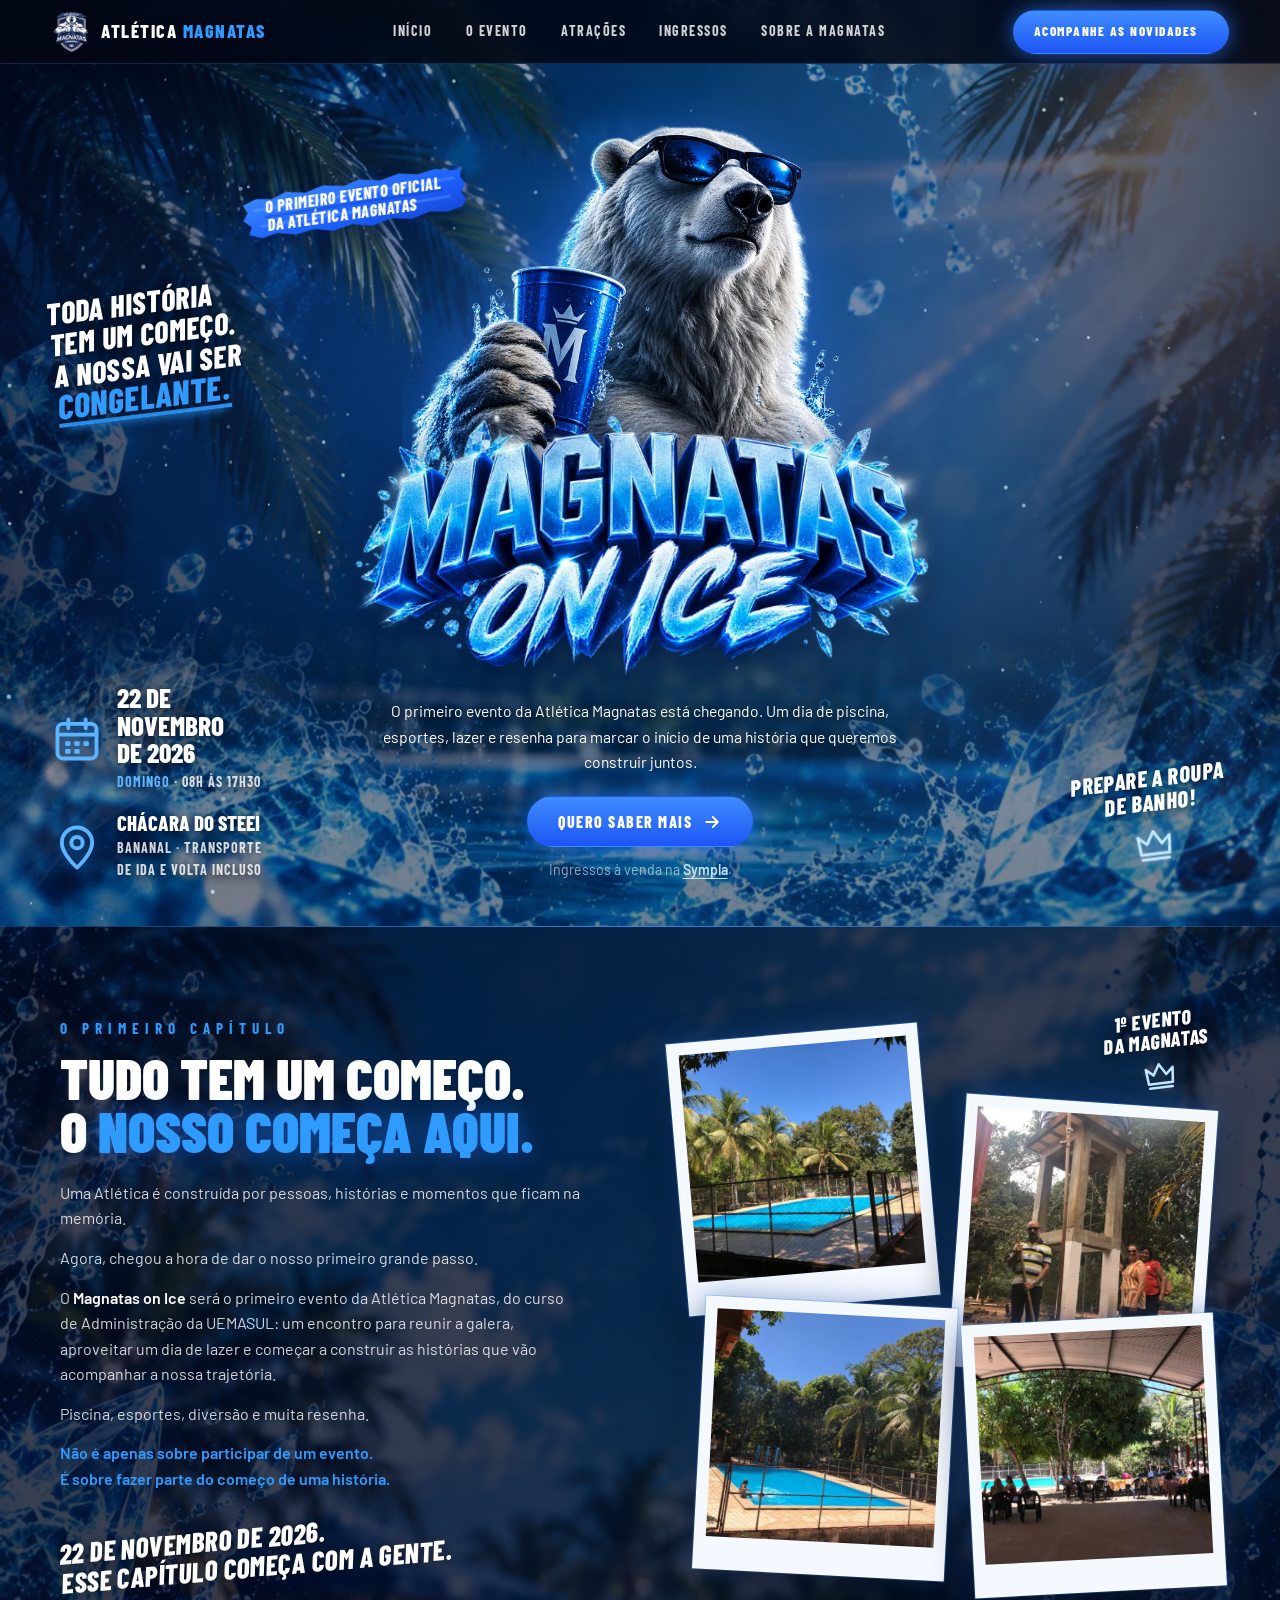
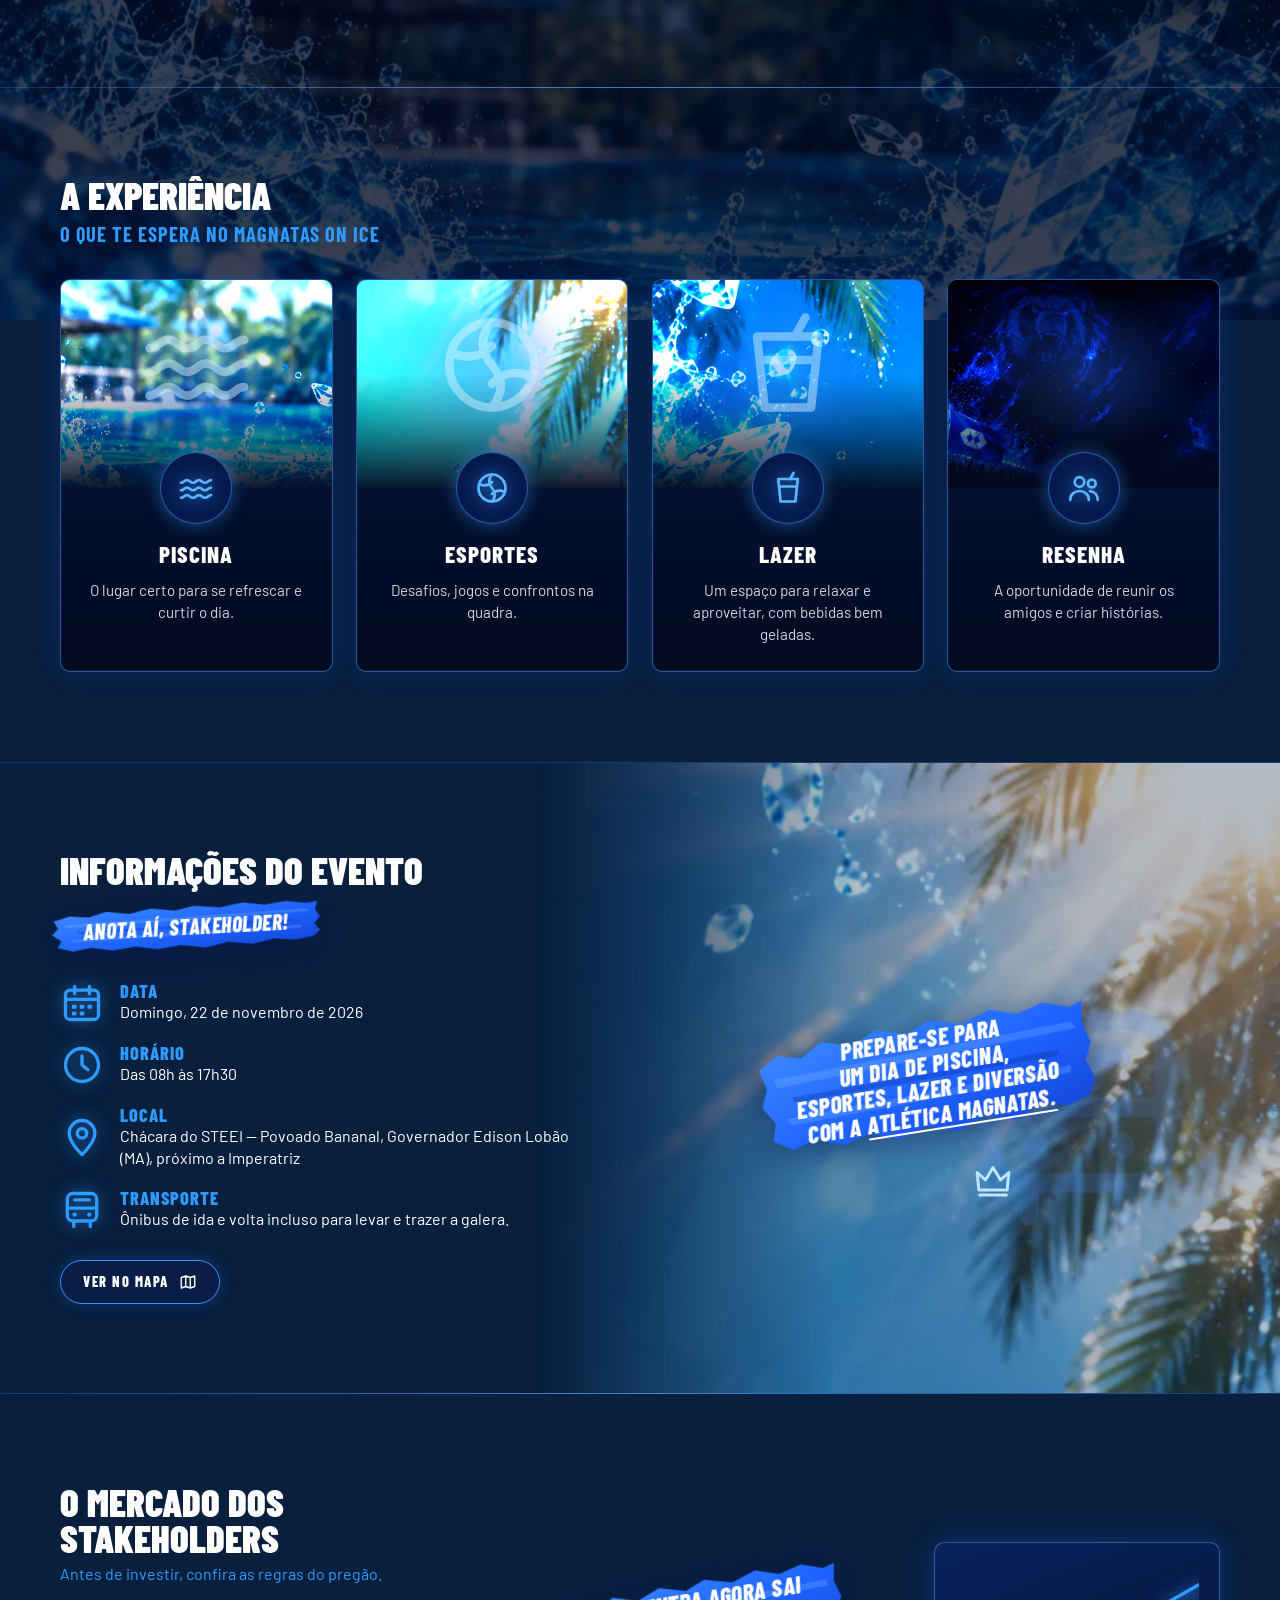
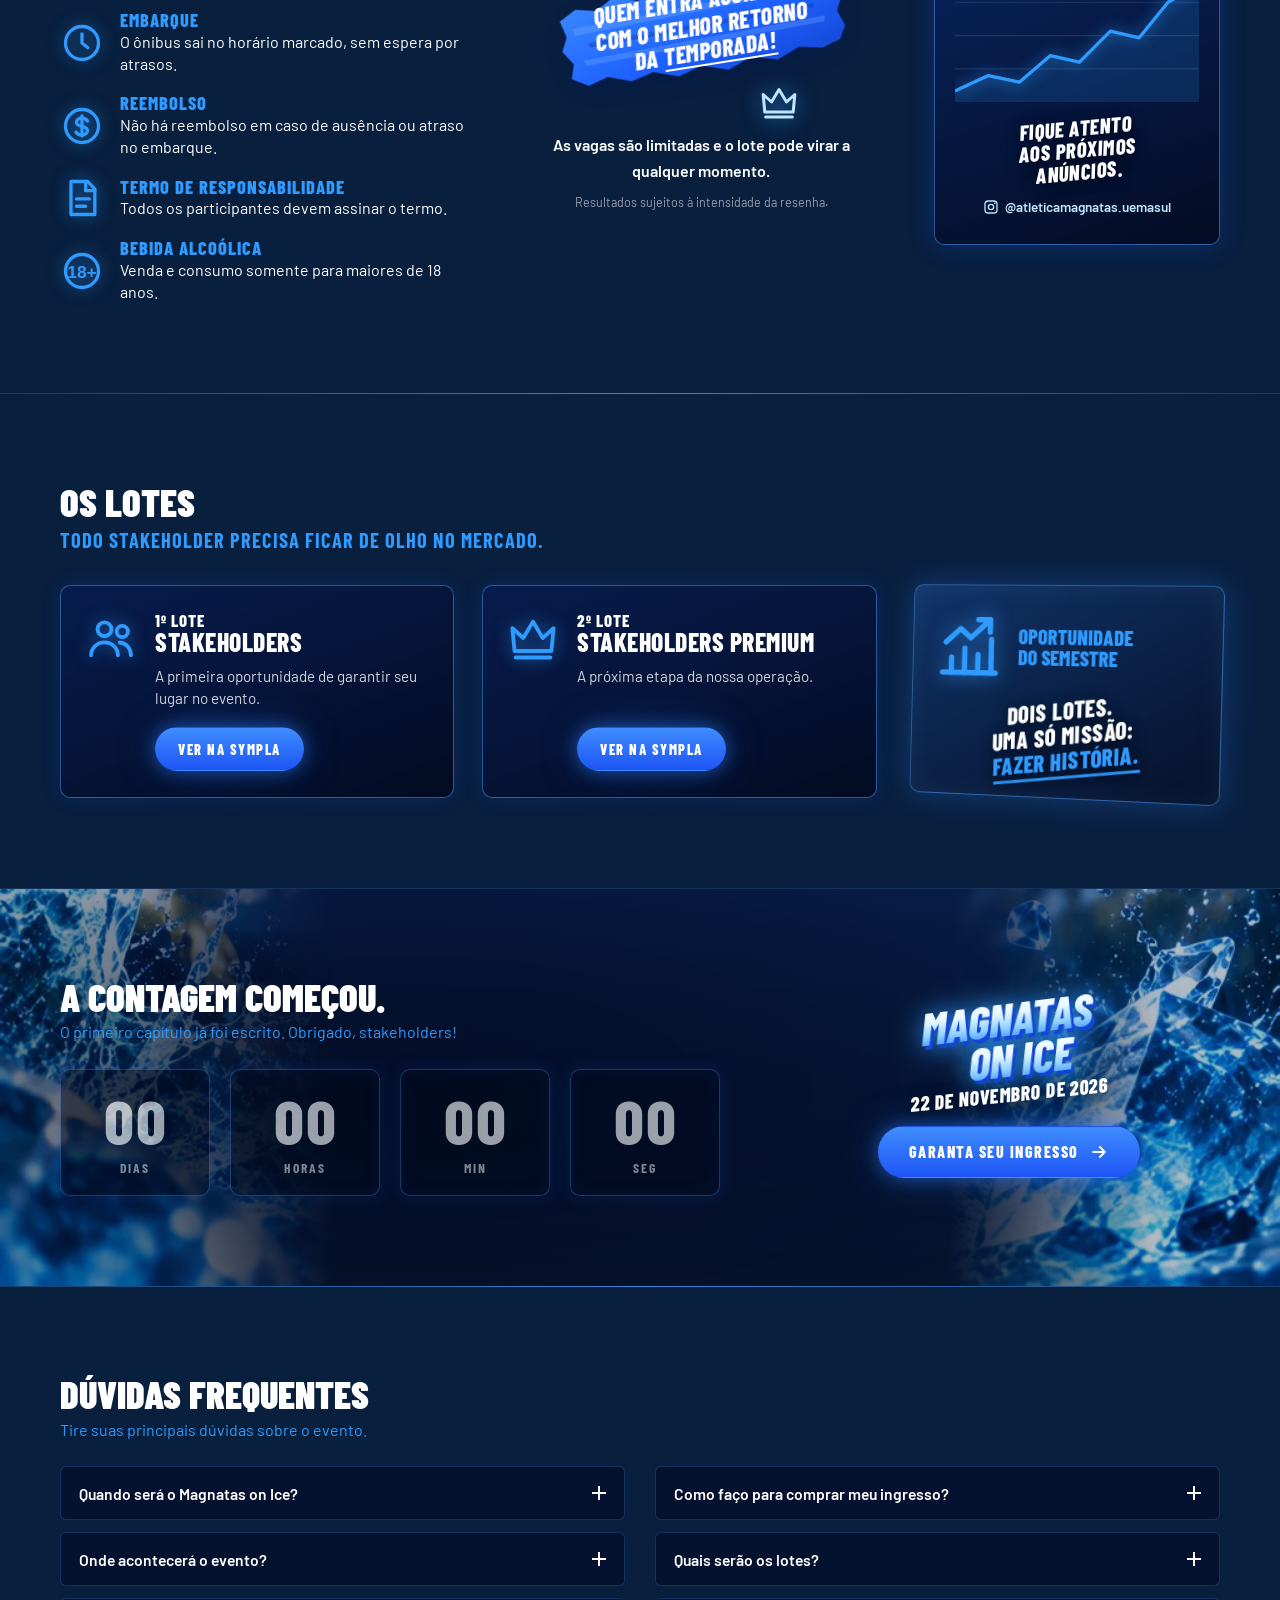
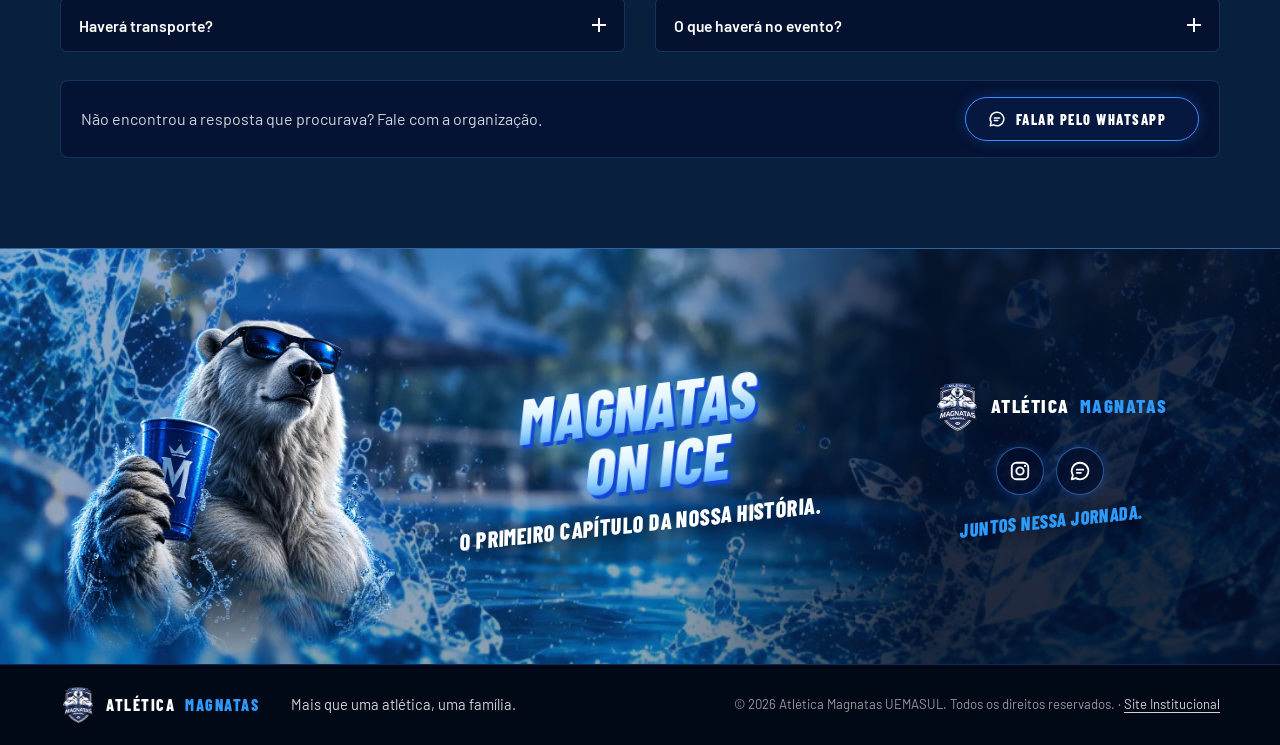
==== index.html @ b1e5c654 "Troca o fundo pela arte Paraíso Tropical de Gelo e Água - Novo fundo em img/fundo-paraiso-tropical-g" ====
<!DOCTYPE html>
<html lang="pt-BR">
<head>
<meta charset="UTF-8">
<meta name="viewport" content="width=device-width, initial-scale=1.0">
<title>Magnatas on Ice — Atlética Magnatas UEMASUL</title>
<meta name="description" content="Magnatas on Ice, o primeiro evento da Atlética Magnatas UEMASUL. Domingo, 22 de novembro de 2026, das 08h às 17h30, na Chácara do STEEI (Bananal).">
<meta name="theme-color" content="#02040E">
<meta property="og:type" content="website">
<meta property="og:title" content="Magnatas on Ice">
<meta property="og:description" content="O primeiro evento da Atlética Magnatas UEMASUL. 22 de novembro de 2026.">
<!-- PENDENTE: og:image (1200x630) com URL absoluta do domínio final -->
<link rel="icon" type="image/png" href="magnatas-on-ice/img/logo-sm.png">
<!-- Fontes Barlow hospedadas localmente (fonts/, licença OFL). Pré-carrega só os pesos do título. -->
<link rel="preload" as="font" type="font/woff2" href="magnatas-on-ice/fonts/barlow-condensed-800.woff2" crossorigin>
<link rel="preload" as="font" type="font/woff2" href="magnatas-on-ice/fonts/barlow-condensed-800-italic.woff2" crossorigin>
<link rel="preload" as="image" type="image/webp" href="magnatas-on-ice/img/fundo-paraiso-tropical-gelo-agua.webp">
<link rel="stylesheet" href="magnatas-on-ice/css/style.css">
<script src="magnatas-on-ice/js/main.js" defer></script>
</head>
<body>

<!-- Ícones (traço em currentColor) -->
<svg width="0" height="0" class="sr-only" aria-hidden="true" focusable="false">
  <symbol id="icone-instagram" viewBox="0 0 24 24"><rect x="3" y="3" width="18" height="18" rx="5" fill="none" stroke="currentColor" stroke-width="2"/><circle cx="12" cy="12" r="4" fill="none" stroke="currentColor" stroke-width="2"/><circle cx="17.5" cy="6.5" r="1.2" fill="currentColor"/></symbol>
  <symbol id="icone-conversa" viewBox="0 0 24 24"><path d="M12 3a9 9 0 0 0-7.8 13.5L3 21l4.6-1.2A9 9 0 1 0 12 3z" fill="none" stroke="currentColor" stroke-width="2" stroke-linejoin="round"/><path d="M8.5 10.5h7M8.5 14h4.5" fill="none" stroke="currentColor" stroke-width="2" stroke-linecap="round"/></symbol>
  <symbol id="icone-calendario" viewBox="0 0 24 24"><g fill="none" stroke="currentColor" stroke-width="1.8" stroke-linecap="round"><rect x="3" y="5" width="18" height="16" rx="2.5"/><path d="M3 10h18M8 3v4M16 3v4"/></g><g fill="currentColor"><rect x="6.5" y="13" width="2.5" height="2.2" rx=".5"/><rect x="10.75" y="13" width="2.5" height="2.2" rx=".5"/><rect x="15" y="13" width="2.5" height="2.2" rx=".5"/><rect x="6.5" y="16.6" width="2.5" height="2.2" rx=".5"/><rect x="10.75" y="16.6" width="2.5" height="2.2" rx=".5"/></g></symbol>
  <symbol id="icone-relogio" viewBox="0 0 24 24"><g fill="none" stroke="currentColor" stroke-width="1.8" stroke-linecap="round" stroke-linejoin="round"><circle cx="12" cy="12" r="9"/><path d="M12 7v5l3.2 2.6"/></g></symbol>
  <symbol id="icone-local" viewBox="0 0 24 24"><g fill="none" stroke="currentColor" stroke-width="1.8" stroke-linejoin="round"><path d="M12 21.5s-7-6.3-7-11.5a7 7 0 0 1 14 0c0 5.2-7 11.5-7 11.5z"/><circle cx="12" cy="10" r="2.6"/></g></symbol>
  <symbol id="icone-onibus" viewBox="0 0 24 24"><g fill="none" stroke="currentColor" stroke-width="1.8" stroke-linecap="round" stroke-linejoin="round"><rect x="4" y="3" width="16" height="15" rx="3"/><path d="M4 11h16M7.5 18v3M16.5 18v3M8 6.5h8"/></g><circle cx="8" cy="14.5" r="1.2" fill="currentColor"/><circle cx="16" cy="14.5" r="1.2" fill="currentColor"/></symbol>
  <symbol id="icone-ondas" viewBox="0 0 24 24"><g fill="none" stroke="currentColor" stroke-width="1.8" stroke-linecap="round"><path d="M2 8.5c2 0 2-1.8 4-1.8s2 1.8 4 1.8 2-1.8 4-1.8 2 1.8 4 1.8 2-1.8 4-1.8"/><path d="M2 13.5c2 0 2-1.8 4-1.8s2 1.8 4 1.8 2-1.8 4-1.8 2 1.8 4 1.8 2-1.8 4-1.8"/><path d="M2 18.5c2 0 2-1.8 4-1.8s2 1.8 4 1.8 2-1.8 4-1.8 2 1.8 4 1.8 2-1.8 4-1.8"/></g></symbol>
  <symbol id="icone-bola" viewBox="0 0 24 24"><g fill="none" stroke="currentColor" stroke-width="1.8" stroke-linecap="round"><circle cx="12" cy="12" r="9"/><path d="M12 3c-2.5 3-2.5 6 0 9s2.5 6 0 9M3.6 9.5c3.3 1.4 6.2.8 8.4-1.5M20.4 14.5c-3.3-1.4-6.2-.8-8.4 1.5"/></g></symbol>
  <symbol id="icone-copo" viewBox="0 0 24 24"><g fill="none" stroke="currentColor" stroke-width="1.8" stroke-linecap="round" stroke-linejoin="round"><path d="M5.5 6h13l-1.6 15H7.1z"/><path d="M6.3 11h11.4M13.5 6l2.2-4"/></g></symbol>
  <symbol id="icone-pessoas" viewBox="0 0 24 24"><g fill="none" stroke="currentColor" stroke-width="1.8" stroke-linecap="round"><circle cx="9" cy="8" r="3.2"/><path d="M2.8 20c0-3.4 2.8-6 6.2-6s6.2 2.6 6.2 6"/><circle cx="17.2" cy="9" r="2.6"/><path d="M16 14.1c3 .3 5.2 2.6 5.2 5.9"/></g></symbol>
  <symbol id="icone-coroa" viewBox="0 0 24 24"><g fill="none" stroke="currentColor" stroke-width="1.8" stroke-linejoin="round" stroke-linecap="round"><path d="M3.5 18 2.5 7.5l5 4.5L12 4.5l4.5 7.5 5-4.5-1 10.5z"/><path d="M4 21h16"/></g></symbol>
  <symbol id="icone-grafico" viewBox="0 0 24 24"><g fill="none" stroke="currentColor" stroke-width="1.8" stroke-linecap="round" stroke-linejoin="round"><path d="M3 21h18"/><path d="M6 21v-5M10.5 21v-8M15 21v-6M19.5 21V10"/><path d="M4 11l5-4.5 3.5 3L19 3.5M15 3.5h4v4"/></g></symbol>
  <symbol id="icone-seta" viewBox="0 0 24 24"><path d="M5 12h14M13 6l6 6-6 6" fill="none" stroke="currentColor" stroke-width="2.2" stroke-linecap="round" stroke-linejoin="round"/></symbol>
  <symbol id="icone-mapa" viewBox="0 0 24 24"><path d="M9 4 3 6v14l6-2 6 2 6-2V4l-6 2-6-2zM9 4v14M15 6v14" fill="none" stroke="currentColor" stroke-width="1.8" stroke-linejoin="round"/></symbol>
  <symbol id="icone-documento" viewBox="0 0 24 24"><g fill="none" stroke="currentColor" stroke-width="1.8" stroke-linejoin="round" stroke-linecap="round"><path d="M6 3h9l4 4v14H6z"/><path d="M14 3v5h5M9 12.5h7M9 16.5h5"/></g></symbol>
  <symbol id="icone-moeda" viewBox="0 0 24 24"><g fill="none" stroke="currentColor" stroke-width="1.8" stroke-linecap="round"><circle cx="12" cy="12" r="9"/><path d="M12 6.5v11M15 9.3c-.6-1-1.7-1.6-3-1.6-1.8 0-3 .9-3 2.2 0 3 6 1.6 6 4.6 0 1.4-1.3 2.4-3.1 2.4-1.4 0-2.6-.6-3.2-1.6"/></g></symbol>
  <symbol id="icone-idade" viewBox="0 0 24 24"><circle cx="12" cy="12" r="9" fill="none" stroke="currentColor" stroke-width="1.8"/><text x="12" y="15.6" text-anchor="middle" font-family="Arial, sans-serif" font-size="9.5" font-weight="700" fill="currentColor">18+</text></symbol>
</svg>

<a class="skip-link" href="#conteudo">Pular para o conteúdo</a>

<!-- ═══ MENU ═══ -->
<header class="topbar" id="topo">
  <a class="brand" href="#topo" aria-label="Atlética Magnatas — início da página">
    <img src="magnatas-on-ice/img/logo-sm.png" alt="" width="40" height="40">
    <span class="brand-text">Atlética <em>Magnatas</em></span>
  </a>

  <nav class="nav" id="nav" aria-label="Seções da página">
    <a href="#topo">Início</a>
    <a href="#capitulo" data-secao="capitulo">O evento</a>
    <a href="#experiencia" data-secao="experiencia">Atrações</a>
    <a href="#lotes" data-secao="lotes">Ingressos</a>
    <a href="#faq" data-secao="faq" class="nav-extra">Dúvidas</a>
    <a href="/site-institucional/" class="nav-externo">Sobre a Magnatas</a>
  </nav>

  <div class="topbar-acoes">
    <a class="btn btn-primario btn-sm topbar-cta" href="https://www.instagram.com/atleticamagnatas.uemasul/" target="_blank" rel="noopener">
      Acompanhe as novidades<span class="sr-only"> no Instagram (abre em nova aba)</span>
    </a>
    <button class="menu-toggle" id="menuToggle" aria-label="Abrir menu" aria-expanded="false" aria-controls="nav">
      <span></span><span></span><span></span>
    </button>
  </div>
</header>

<main id="conteudo">

  <!-- ═══ HERO ═══ -->
  <!-- O fundo oficial é global (css: body::before); .hero-fundo só reforça a leitura -->
  <section class="hero" aria-labelledby="hero-titulo">
    <div class="hero-fundo" aria-hidden="true"></div>
    <canvas class="neve" aria-hidden="true"></canvas>
    <div class="hero-gelo" aria-hidden="true"></div>

    <div class="hero-palco">
      <!-- Mascote oficial: estático dentro do hero (sai de cena junto com ele ao rolar).
           Original: img/urso-magnatas-on-ice.png (1178x1335, transparente); a página usa as versões WebP.
           Se mudar a largura do mascote no CSS, ajuste também o "sizes". -->
      <div class="hero-mascote">
        <picture>
          <source type="image/webp"
                  srcset="magnatas-on-ice/img/urso-magnatas-on-ice-760.webp 760w, magnatas-on-ice/img/urso-magnatas-on-ice.webp 1178w"
                  sizes="(orientation: landscape) and (max-height: 500px) calc((100vh - 96px) * 0.8824), (min-width: 901px) min(46vw, 640px), min(98vw, 440px)">
          <img src="magnatas-on-ice/img/urso-magnatas-on-ice.png" width="1178" height="1335" fetchpriority="high" decoding="async"
               alt="Mascote do evento: urso-polar de óculos escuros azuis segurando um copo azul com o M da Atlética, entre respingos de água congelada.">
        </picture>
      </div>

      <p class="hero-tag pincel"><span>O primeiro evento oficial<br>da Atlética Magnatas</span></p>

      <div class="hero-centro">
        <!-- Logotipo oficial da campanha. Original: img/logo-magnatas-on-ice.png (1672x941, transparente).
             Se mudar a largura do título no CSS, ajuste também o "sizes". -->
        <h1 class="hero-titulo" id="hero-titulo">
          <picture>
            <source type="image/webp"
                    srcset="magnatas-on-ice/img/logo-magnatas-on-ice-800.webp 800w, magnatas-on-ice/img/logo-magnatas-on-ice-1400.webp 1400w"
                    sizes="(orientation: landscape) and (max-height: 500px) min(36vw, 75vh), (min-width: 901px) min(46vw, 680px, 100vh - 300px), min(92vw, 520px)">
            <img src="magnatas-on-ice/img/logo-magnatas-on-ice.png" width="1672" height="941" alt="Magnatas on Ice" fetchpriority="high" decoding="async">
          </picture>
        </h1>
        <p class="hero-texto">O primeiro evento da Atlética Magnatas está chegando. Um dia de piscina, esportes, lazer e resenha para marcar o início de uma história que queremos construir juntos.</p>
        <div class="hero-acoes">
          <a class="btn btn-primario" href="#capitulo">Quero saber mais <svg width="20" height="20" aria-hidden="true" focusable="false"><use href="#icone-seta"/></svg></a>
        </div>
        <p class="hero-nota">Ingressos à venda na <a data-ingressos href="https://www.sympla.com.br/evento/magnatas-on-ice/3632754?share_id=whatsapp" target="_blank" rel="noopener noreferrer">Sympla<span class="sr-only"> (abre em nova aba)</span></a>.</p>
      </div>

      <p class="hero-slogan manuscrito" aria-hidden="true">Toda história<br>tem um começo.<br>A nossa vai ser<br><strong>congelante.</strong></p>

      <ul class="hero-dados">
        <li>
          <svg class="hero-dados-icone" width="44" height="44" aria-hidden="true" focusable="false"><use href="#icone-calendario"/></svg>
          <span><strong class="hero-data">22 de novembro<br>de 2026</strong><span class="hero-dia"><em>Domingo</em> · 08h às 17h30</span></span>
        </li>
        <li>
          <svg class="hero-dados-icone" width="44" height="44" aria-hidden="true" focusable="false"><use href="#icone-local"/></svg>
          <span><strong>Chácara do STEEI</strong><span class="hero-dia">Bananal · transporte de ida e volta incluso</span></span>
        </li>
      </ul>

      <p class="hero-roupa manuscrito" aria-hidden="true">Prepare a roupa<br>de banho!
        <svg width="40" height="40" focusable="false"><use href="#icone-coroa"/></svg>
      </p>
    </div>
  </section>

  <!-- ═══ O PRIMEIRO CAPÍTULO ═══ -->
  <section class="secao capitulo" id="capitulo" aria-labelledby="capitulo-titulo">
    <div class="container capitulo-grid">
      <div class="capitulo-texto">
        <p class="secao-tag">O primeiro capítulo</p>
        <h2 class="secao-titulo" id="capitulo-titulo">Tudo tem um começo.<br>O <span class="destaque">nosso começa aqui.</span></h2>
        <p>Uma Atlética é construída por pessoas, histórias e momentos que ficam na memória.</p>
        <p>Agora, chegou a hora de dar o nosso primeiro grande passo.</p>
        <p>O <strong>Magnatas on Ice</strong> será o primeiro evento da Atlética Magnatas, do curso de Administração da UEMASUL: um encontro para reunir a galera, aproveitar um dia de lazer e começar a construir as histórias que vão acompanhar a nossa trajetória.</p>
        <p>Piscina, esportes, diversão e muita resenha.</p>
        <p class="capitulo-destaque">Não é apenas sobre participar de um evento.<br>É sobre fazer parte do começo de uma história.</p>
        <p class="capitulo-assinatura manuscrito">22 de novembro de 2026.<br>Esse capítulo começa com a gente.</p>
      </div>

      <!-- Fotos reais do local do evento (Chácara do STEEI). Recortes da montagem original "local do evento.png",
           sem tratamento, em img/local/. -->
      <div class="capitulo-fotos">
        <figure class="polaroid polaroid-1"><img src="magnatas-on-ice/img/local/local-magnatas-piscina-01.png" alt="Piscina do local do evento vista de frente, cercada por palmeiras" width="283" height="283" loading="lazy" decoding="async"></figure>
        <figure class="polaroid polaroid-2"><img src="magnatas-on-ice/img/local/local-magnatas-estrutura-02.png" alt="Área externa do local do evento, com estrutura de madeira e árvores" width="283" height="283" loading="lazy" decoding="async"></figure>
        <figure class="polaroid polaroid-3"><img src="magnatas-on-ice/img/local/local-magnatas-piscina-03.png" alt="Piscina do local do evento vista de outro ângulo, com coqueiros ao fundo" width="283" height="283" loading="lazy" decoding="async"></figure>
        <figure class="polaroid polaroid-4"><img src="magnatas-on-ice/img/local/local-magnatas-area-coberta-04.png" alt="Área coberta do local do evento, com mesas e cadeiras de frente para a piscina" width="283" height="283" loading="lazy" decoding="async"></figure>
        <p class="capitulo-selo manuscrito" aria-hidden="true">1º evento<br>da Magnatas <svg width="34" height="34" focusable="false"><use href="#icone-coroa"/></svg></p>
      </div>
    </div>
  </section>

  <!-- ═══ A EXPERIÊNCIA ═══ -->
  <section class="secao experiencia" id="experiencia" aria-labelledby="experiencia-titulo">
    <div class="container">
      <h2 class="secao-titulo secao-titulo-sm" id="experiencia-titulo">A experiência</h2>
      <p class="secao-sub">O que te espera no Magnatas on Ice</p>
      <!-- PENDENTE: fotos reais (piscina, quadra, bebidas, resenha). Cada .card-midia aceita um <img> no lugar do painel gráfico. -->
      <ul class="cards-experiencia">
        <li class="card-exp card-exp-piscina">
          <div class="card-midia" aria-hidden="true"><svg class="card-midia-icone" width="120" height="120" focusable="false"><use href="#icone-ondas"/></svg></div>
          <span class="card-icone" aria-hidden="true"><svg width="30" height="30" focusable="false"><use href="#icone-ondas"/></svg></span>
          <h3>Piscina</h3>
          <p>O lugar certo para se refrescar e curtir o dia.</p>
        </li>
        <li class="card-exp card-exp-esportes">
          <div class="card-midia" aria-hidden="true"><svg class="card-midia-icone" width="120" height="120" focusable="false"><use href="#icone-bola"/></svg></div>
          <span class="card-icone" aria-hidden="true"><svg width="30" height="30" focusable="false"><use href="#icone-bola"/></svg></span>
          <h3>Esportes</h3>
          <p>Desafios, jogos e confrontos na quadra.</p>
        </li>
        <li class="card-exp card-exp-lazer">
          <div class="card-midia" aria-hidden="true"><svg class="card-midia-icone" width="120" height="120" focusable="false"><use href="#icone-copo"/></svg></div>
          <span class="card-icone" aria-hidden="true"><svg width="30" height="30" focusable="false"><use href="#icone-copo"/></svg></span>
          <h3>Lazer</h3>
          <p>Um espaço para relaxar e aproveitar, com bebidas bem geladas.</p>
        </li>
        <li class="card-exp card-exp-resenha">
          <div class="card-midia" aria-hidden="true"><img src="magnatas-on-ice/img/arena-magnatas.webp" alt="" width="960" height="540" loading="lazy" decoding="async"></div>
          <span class="card-icone" aria-hidden="true"><svg width="30" height="30" focusable="false"><use href="#icone-pessoas"/></svg></span>
          <h3>Resenha</h3>
          <p>A oportunidade de reunir os amigos e criar histórias.</p>
        </li>
      </ul>
    </div>
  </section>

  <!-- ═══ INFORMAÇÕES DO EVENTO ═══ -->
  <!-- Dados conferidos na página oficial do evento na Sympla (início 22/11/2026 08:00 -03:00, término 17:30). -->
  <section class="secao informacoes" id="informacoes" aria-labelledby="info-titulo">
    <div class="container info-grid">
      <div class="info-coluna">
        <h2 class="secao-titulo secao-titulo-sm" id="info-titulo">Informações do evento</h2>
        <p class="pincel pincel-sub"><span>Anota aí, stakeholder!</span></p>
        <ul class="lista-icones">
          <li><svg width="40" height="40" aria-hidden="true" focusable="false"><use href="#icone-calendario"/></svg><span><strong>Data</strong>Domingo, 22 de novembro de 2026</span></li>
          <li><svg width="40" height="40" aria-hidden="true" focusable="false"><use href="#icone-relogio"/></svg><span><strong>Horário</strong>Das 08h às 17h30</span></li>
          <li><svg width="40" height="40" aria-hidden="true" focusable="false"><use href="#icone-local"/></svg><span><strong>Local</strong>Chácara do STEEI — Povoado Bananal, Governador Edison Lobão (MA), próximo a Imperatriz</span></li>
          <li><svg width="40" height="40" aria-hidden="true" focusable="false"><use href="#icone-onibus"/></svg><span><strong>Transporte</strong>Ônibus de ida e volta incluso para levar e trazer a galera.</span></li>
        </ul>
        <!-- Coordenadas do local cadastradas no evento oficial da Sympla -->
        <a class="btn btn-contorno btn-sm" href="https://www.google.com/maps/search/?api=1&amp;query=-5.6495075%2C-47.3945716" target="_blank" rel="noopener noreferrer">
          Ver no mapa <svg width="18" height="18" aria-hidden="true" focusable="false"><use href="#icone-mapa"/></svg><span class="sr-only"> (abre em nova aba)</span>
        </a>
      </div>
      <div class="info-arte" aria-hidden="true">
        <svg class="info-arte-icone" width="260" height="260" focusable="false"><use href="#icone-onibus"/></svg>
        <p class="pincel pincel-citacao"><span>Prepare-se para<br>um dia de piscina,<br>esportes, lazer e diversão<br>com a <u>Atlética Magnatas.</u></span></p>
        <svg class="coroa-solta" width="40" height="40" focusable="false"><use href="#icone-coroa"/></svg>
      </div>
    </div>
  </section>

  <!-- ═══ O MERCADO DOS STAKEHOLDERS ═══ -->
  <!-- Regras: "Informações importantes" da página oficial do evento na Sympla -->
  <section class="secao mercado" id="mercado" aria-labelledby="mercado-titulo">
    <div class="container mercado-grid">
      <div class="mercado-coluna">
        <h2 class="secao-titulo secao-titulo-sm" id="mercado-titulo">O mercado dos stakeholders</h2>
        <p class="secao-sub secao-sub-sm">Antes de investir, confira as regras do pregão.</p>
        <ul class="lista-icones">
          <li><svg width="40" height="40" aria-hidden="true" focusable="false"><use href="#icone-relogio"/></svg><span><strong>Embarque</strong>O ônibus sai no horário marcado, sem espera por atrasos.</span></li>
          <li><svg width="40" height="40" aria-hidden="true" focusable="false"><use href="#icone-moeda"/></svg><span><strong>Reembolso</strong>Não há reembolso em caso de ausência ou atraso no embarque.</span></li>
          <li><svg width="40" height="40" aria-hidden="true" focusable="false"><use href="#icone-documento"/></svg><span><strong>Termo de responsabilidade</strong>Todos os participantes devem assinar o termo.</span></li>
          <li><svg width="40" height="40" aria-hidden="true" focusable="false"><use href="#icone-idade"/></svg><span><strong>Bebida alcoólica</strong>Venda e consumo somente para maiores de 18 anos.</span></li>
        </ul>
      </div>
      <div class="mercado-centro">
        <p class="pincel pincel-citacao"><span>Quem entra agora sai<br>com o melhor retorno<br>da <u>temporada!</u></span></p>
        <svg class="coroa-solta" width="40" height="40" aria-hidden="true" focusable="false"><use href="#icone-coroa"/></svg>
        <p class="mercado-aviso">As vagas são limitadas e o lote pode virar a qualquer momento.</p>
        <p class="mercado-letrinha">Resultados sujeitos à intensidade da resenha.</p>
      </div>
      <a class="mercado-painel" href="https://www.instagram.com/atleticamagnatas.uemasul/" target="_blank" rel="noopener">
        <svg class="mercado-grafico" viewBox="0 0 220 120" aria-hidden="true" focusable="false">
          <path class="grafico-grade" d="M0 30h220M0 60h220M0 90h220"/>
          <path class="grafico-area" d="M0 110 L30 96 L58 102 L86 78 L112 84 L140 56 L166 62 L192 30 L220 14 V120 H0 Z"/>
          <path class="grafico-linha" d="M0 110 L30 96 L58 102 L86 78 L112 84 L140 56 L166 62 L192 30 L220 14"/>
        </svg>
        <span class="manuscrito">Fique atento<br>aos próximos<br>anúncios.</span>
        <span class="mercado-painel-link"><svg width="16" height="16" aria-hidden="true" focusable="false"><use href="#icone-instagram"/></svg> @atleticamagnatas.uemasul<span class="sr-only"> no Instagram (abre em nova aba)</span></span>
      </a>
    </div>
  </section>

  <!-- ═══ OS LOTES ═══ -->
  <!-- Nomes dos lotes conferidos na Sympla. Valores e prazos ficam na Sympla (não repetidos aqui). -->
  <section class="secao lotes" id="lotes" aria-labelledby="lotes-titulo">
    <div class="container">
      <h2 class="secao-titulo secao-titulo-sm" id="lotes-titulo">Os lotes</h2>
      <p class="secao-sub">Todo stakeholder precisa ficar de olho no mercado.</p>
      <div class="lotes-grid">
        <article class="card-lote">
          <svg class="card-lote-icone" width="52" height="52" aria-hidden="true" focusable="false"><use href="#icone-pessoas"/></svg>
          <div>
            <p class="card-lote-ordem">1º lote</p>
            <h3>Stakeholders</h3>
            <p>A primeira oportunidade de garantir seu lugar no evento.</p>
            <a class="btn btn-primario btn-sm" data-ingressos href="https://www.sympla.com.br/evento/magnatas-on-ice/3632754?share_id=whatsapp" target="_blank" rel="noopener noreferrer">Ver na Sympla<span class="sr-only"> o 1º lote, Stakeholders (abre em nova aba)</span></a>
          </div>
        </article>
        <article class="card-lote">
          <svg class="card-lote-icone" width="52" height="52" aria-hidden="true" focusable="false"><use href="#icone-coroa"/></svg>
          <div>
            <p class="card-lote-ordem">2º lote</p>
            <h3>Stakeholders Premium</h3>
            <p>A próxima etapa da nossa operação.</p>
            <a class="btn btn-primario btn-sm" data-ingressos href="https://www.sympla.com.br/evento/magnatas-on-ice/3632754?share_id=whatsapp" target="_blank" rel="noopener noreferrer">Ver na Sympla<span class="sr-only"> o 2º lote, Stakeholders Premium (abre em nova aba)</span></a>
          </div>
        </article>
        <div class="lotes-oportunidade" aria-hidden="true">
          <svg width="74" height="74" focusable="false"><use href="#icone-grafico"/></svg>
          <p class="lotes-oportunidade-titulo">Oportunidade<br>do semestre</p>
          <p class="manuscrito">Dois lotes.<br>Uma só missão:<br><u>fazer história.</u></p>
        </div>
      </div>
      <p class="ingressos-status" data-sem-ingressos hidden>Ingressos <span class="selo">em breve</span></p>
    </div>
  </section>

  <!-- ═══ A CONTAGEM COMEÇOU ═══ -->
  <!-- Alvo: início oficial do evento na Sympla, horário de Brasília (UTC-3; o Brasil não adota horário de verão). -->
  <section class="secao contagem" id="contagem" aria-labelledby="contagem-titulo"
           data-alvo="2026-11-22T08:00:00-03:00" data-fim="2026-11-22T17:30:00-03:00">
    <div class="contagem-gelo" aria-hidden="true"></div>
    <div class="container contagem-grid">
      <div>
        <h2 class="secao-titulo secao-titulo-sm" id="contagem-titulo">A contagem começou.</h2>
        <p class="secao-sub secao-sub-sm" data-contagem-sub>O grande dia está chegando.</p>
        <div class="contagem-caixas" role="timer" aria-label="Contagem regressiva para domingo, 22 de novembro de 2026, às 8h (horário de Brasília)">
          <div class="contagem-caixa"><span class="contagem-num" data-unidade="dias">--</span><span class="contagem-rotulo">Dias</span></div>
          <div class="contagem-caixa"><span class="contagem-num" data-unidade="horas">--</span><span class="contagem-rotulo">Horas</span></div>
          <div class="contagem-caixa"><span class="contagem-num" data-unidade="min">--</span><span class="contagem-rotulo">Min</span></div>
          <div class="contagem-caixa"><span class="contagem-num" data-unidade="seg">--</span><span class="contagem-rotulo">Seg</span></div>
        </div>
      </div>
      <div class="contagem-assinatura">
        <p class="assinatura" aria-hidden="true"><span>Magnatas</span><span>on Ice</span></p>
        <p class="contagem-data manuscrito">22 de novembro de 2026</p>
        <a class="btn btn-primario" data-ingressos href="https://www.sympla.com.br/evento/magnatas-on-ice/3632754?share_id=whatsapp" target="_blank" rel="noopener noreferrer">Garanta seu ingresso <svg width="20" height="20" aria-hidden="true" focusable="false"><use href="#icone-seta"/></svg><span class="sr-only"> (abre em nova aba)</span></a>
      </div>
    </div>
  </section>

  <!-- ═══ DÚVIDAS FREQUENTES ═══ -->
  <!-- Respostas baseadas somente nas informações oficiais do evento na Sympla. -->
  <section class="secao faq" id="faq" aria-labelledby="faq-titulo">
    <div class="container">
      <h2 class="secao-titulo secao-titulo-sm" id="faq-titulo">Dúvidas frequentes</h2>
      <p class="secao-sub secao-sub-sm">Tire suas principais dúvidas sobre o evento.</p>
      <div class="faq-lista">
        <details class="faq-item">
          <summary>Quando será o Magnatas on Ice?</summary>
          <p>No domingo, 22 de novembro de 2026, das 08h às 17h30.</p>
        </details>
        <details class="faq-item">
          <summary>Como faço para comprar meu ingresso?</summary>
          <p>Os ingressos são vendidos pela <a data-ingressos href="https://www.sympla.com.br/evento/magnatas-on-ice/3632754?share_id=whatsapp" target="_blank" rel="noopener noreferrer">página oficial do evento na Sympla<span class="sr-only"> (abre em nova aba)</span></a>.</p>
        </details>
        <details class="faq-item">
          <summary>Onde acontecerá o evento?</summary>
          <p>Na Chácara do STEEI, no Povoado Bananal, em Governador Edison Lobão (MA), próximo a Imperatriz.</p>
        </details>
        <details class="faq-item">
          <summary>Quais serão os lotes?</summary>
          <p>São dois lotes: o 1º lote, Stakeholders, e o 2º lote, Stakeholders Premium. Valores e prazos estão na página do evento na Sympla.</p>
        </details>
        <details class="faq-item">
          <summary>Haverá transporte?</summary>
          <p>Sim. O ingresso inclui ônibus de ida e volta. O ônibus sai no horário marcado, sem espera por atrasos.</p>
        </details>
        <details class="faq-item">
          <summary>O que haverá no evento?</summary>
          <p>Piscina para curtir o dia todo, quadra para jogos e confrontos, bebidas bem geladas e muito espaço para relaxar, jogar e fazer amizades. Venda e consumo de bebida alcoólica somente para maiores de 18 anos.</p>
        </details>
      </div>
      <div class="contato-duvidas">
        <p>Não encontrou a resposta que procurava? Fale com a organização.</p>
        <a class="btn btn-contorno btn-sm" href="https://api.whatsapp.com/send?phone=5599984976707&amp;text=Ol%C3%A1%21%20Estou%20entrando%20em%20contato%20para%20tirar%20algumas%20d%C3%BAvidas%20sobre%20o%20evento%20*Magnatas%20on%20Ice*%20%F0%9F%A7%8A%F0%9F%90%BB%E2%80%8D%E2%9D%84%EF%B8%8F" target="_blank" rel="noopener noreferrer">
          <svg width="18" height="18" aria-hidden="true" focusable="false"><use href="#icone-conversa"/></svg>
          Falar pelo WhatsApp<span class="sr-only"> com a organização (abre em nova aba)</span>
        </a>
      </div>
    </div>
  </section>

  <!-- ═══ CHAMADA FINAL ═══ -->
  <section class="final" aria-labelledby="final-titulo">
    <!-- Mesmo arquivo do hero: o "sizes" é igual ao do hero de propósito, para o navegador
         reaproveitar a imagem já baixada em vez de buscar outra variante. -->
    <div class="final-mascote" aria-hidden="true">
      <picture>
        <source type="image/webp"
                srcset="magnatas-on-ice/img/urso-magnatas-on-ice-760.webp 760w, magnatas-on-ice/img/urso-magnatas-on-ice.webp 1178w"
                sizes="(orientation: landscape) and (max-height: 500px) calc((100vh - 96px) * 0.8824), (min-width: 901px) min(46vw, 640px), min(98vw, 440px)">
        <img src="magnatas-on-ice/img/urso-magnatas-on-ice.png" alt="" width="1178" height="1335" loading="lazy" decoding="async">
      </picture>
    </div>
    <div class="final-centro">
      <h2 class="assinatura" id="final-titulo"><span>Magnatas</span><span>on Ice</span></h2>
      <p class="final-frase manuscrito">O primeiro capítulo da nossa história.</p>
    </div>
    <div class="final-marca">
      <p class="final-logo"><img src="magnatas-on-ice/img/logo-sm.png" alt="" width="48" height="48" loading="lazy"> Atlética <em>Magnatas</em></p>
      <ul class="redes" aria-label="Redes da Atlética Magnatas">
        <li><a href="https://www.instagram.com/atleticamagnatas.uemasul/" target="_blank" rel="noopener" aria-label="Instagram da Atlética Magnatas (abre em nova aba)"><svg width="22" height="22" aria-hidden="true" focusable="false"><use href="#icone-instagram"/></svg></a></li>
        <li><a href="https://api.whatsapp.com/send?phone=5599984976707&amp;text=Ol%C3%A1%21%20Estou%20entrando%20em%20contato%20para%20tirar%20algumas%20d%C3%BAvidas%20sobre%20o%20evento%20*Magnatas%20on%20Ice*%20%F0%9F%A7%8A%F0%9F%90%BB%E2%80%8D%E2%9D%84%EF%B8%8F" target="_blank" rel="noopener noreferrer" aria-label="Falar com a organização pelo WhatsApp (abre em nova aba)"><svg width="22" height="22" aria-hidden="true" focusable="false"><use href="#icone-conversa"/></svg></a></li>
      </ul>
      <p class="manuscrito final-juntos">Juntos nessa jornada.</p>
    </div>
  </section>

</main>

<!-- ═══ RODAPÉ ═══ -->
<footer class="rodape">
  <div class="container rodape-grid">
    <p class="rodape-marca"><img src="magnatas-on-ice/img/logo-sm.png" alt="" width="36" height="36" loading="lazy"> Atlética <em>Magnatas</em></p>
    <p class="rodape-frase">Mais que uma atlética, uma família.</p>
    <p class="rodape-copy">© <span data-ano>2026</span> Atlética Magnatas UEMASUL. Todos os direitos reservados. · <a href="/site-institucional/">Site Institucional</a></p>
  </div>
</footer>

<!-- ═══ BARRA FIXA (celular) ═══
     Aparece só depois que os botões do hero saem da tela e some ao chegar na chamada final e no rodapé.
     Sem link de ingressos, oferece o Instagram; com link, oferece os ingressos. -->
<aside class="barra-acao" aria-label="Atalho do evento">
  <span class="barra-texto" aria-hidden="true">Magnatas <em>on Ice</em></span>
  <a class="btn btn-primario btn-sm" data-ingressos href="https://www.sympla.com.br/evento/magnatas-on-ice/3632754?share_id=whatsapp" target="_blank" rel="noopener noreferrer">Ingressos<span class="sr-only"> na Sympla (abre em nova aba)</span></a>
  <a class="btn btn-primario btn-sm" data-sem-ingressos href="https://www.instagram.com/atleticamagnatas.uemasul/" target="_blank" rel="noopener" hidden>
    <svg width="18" height="18" aria-hidden="true" focusable="false"><use href="#icone-instagram"/></svg>
    Seguir no Instagram<span class="sr-only"> (abre em nova aba)</span>
  </a>
</aside>

</body>
</html>
---- magnatas-on-ice/css/style.css ----
/* ═══════════════════════════════════════════════════════════
   Magnatas on Ice — landing page do evento
   Caminhos relativos a esta pasta (css/), para funcionar na raiz do site e aberto direto no navegador
   ═══════════════════════════════════════════════════════════ */

/* ── Fontes (Barlow, SIL OFL — ver fonts/OFL.txt) ──────────
   Subconjunto latin do Google Fonts, só os pesos usados.
   font-display: swap evita texto invisível enquanto carregam. */
@font-face { font-family: 'Barlow Condensed'; font-style: normal; font-weight: 700; font-display: swap; src: url('../fonts/barlow-condensed-700.woff2') format('woff2'); }
@font-face { font-family: 'Barlow Condensed'; font-style: normal; font-weight: 800; font-display: swap; src: url('../fonts/barlow-condensed-800.woff2') format('woff2'); }
@font-face { font-family: 'Barlow Condensed'; font-style: italic; font-weight: 800; font-display: swap; src: url('../fonts/barlow-condensed-800-italic.woff2') format('woff2'); }
@font-face { font-family: 'Barlow Condensed'; font-style: normal; font-weight: 900; font-display: swap; src: url('../fonts/barlow-condensed-900.woff2') format('woff2'); }
@font-face { font-family: 'Barlow'; font-style: normal; font-weight: 400; font-display: swap; src: url('../fonts/barlow-400.woff2') format('woff2'); }
@font-face { font-family: 'Barlow'; font-style: normal; font-weight: 600; font-display: swap; src: url('../fonts/barlow-600.woff2') format('woff2'); }

:root {
  --azul: #1E5BFF;
  --azul-claro: #3D8BFF;
  --azul-vivo: #2F9BFF;      /* subtítulos e destaques azuis da arte */
  --gelo: #BFE6FF;
  --gelo-claro: #E8F6FF;
  --fundo: #02040E;
  --painel: rgba(3, 10, 32, 0.78);     /* faixas das seções sobre o fundo oficial */
  --painel-forte: rgba(4, 13, 40, 0.92);
  --branco: #FFFFFF;
  --texto: rgba(255, 255, 255, 0.82);
  --texto-suave: rgba(255, 255, 255, 0.58);
  --borda: rgba(79, 160, 255, 0.22);
  --borda-forte: rgba(79, 160, 255, 0.5);
  --brilho: 0 0 18px rgba(47, 123, 255, 0.55), 0 0 44px rgba(47, 123, 255, 0.22);
  --fonte-titulo: 'Barlow Condensed', 'Arial Narrow', sans-serif;
  --fonte-texto: 'Barlow', system-ui, sans-serif;
  --topbar-h: 64px;
  --barra-h: 0px;
  --fundo-arte: #1F6FA8;       /* base amostrada da região central escura do fundo oficial */
  --fundo-largura: 100vw;
  --pincel: url('../img/pincelada.svg');
  --arte: url('../img/fundo-paraiso-tropical-gelo-agua.webp');  /* mesmo arquivo do fundo global */
}

*, *::before, *::after { box-sizing: border-box; margin: 0; padding: 0; }

/* scroll-padding-bottom: elementos focados pelo teclado não ficam sob a barra fixa do celular */
html {
  scroll-behavior: smooth;
  scroll-padding-top: calc(var(--topbar-h) + 12px);
  scroll-padding-bottom: calc(var(--barra-h) + 12px);
}

body {
  background: var(--fundo-arte);
  color: var(--texto);
  font-family: var(--fonte-texto);
  font-size: 1rem;
  line-height: 1.6;
  overflow-x: hidden;
  overflow-x: clip;
  -webkit-font-smoothing: antialiased;
}

/* ── Fundo oficial da campanha ──────────────────────────────
   Uma única camada fixa atrás de toda a página. A arte (vertical, 1024x1536; original em img/fundo-paraiso-tropical-gelo-agua.png) ocupa a largura
   da tela e é percorrida de cima a baixo conforme a rolagem.
   js/main.js atualiza --fundo-progresso (0 a 1); sem JS, mostra o topo da arte. */
body::before {
  content: ''; position: fixed; z-index: -1; pointer-events: none;
  top: 0; left: 50%; width: var(--fundo-largura); aspect-ratio: 1024 / 1536;
  background: var(--arte) center top / 100% auto no-repeat;
  transform: translate3d(-50%, calc(var(--fundo-progresso, 0) * min(0px, 100vh - 100%)), 0);
  will-change: transform;
}

img { max-width: 100%; display: block; }
a { color: inherit; }
[hidden] { display: none !important; }

.sr-only {
  position: absolute !important; width: 1px; height: 1px; padding: 0; margin: -1px;
  overflow: hidden; clip: rect(0 0 0 0); white-space: nowrap; border: 0;
}

.container { width: min(1160px, 100% - 48px); margin-inline: auto; }

.skip-link {
  position: absolute; left: 16px; top: -60px; z-index: 100;
  background: var(--azul); color: var(--branco); padding: 10px 16px;
  font-weight: 600; text-decoration: none; transition: top .2s;
}
.skip-link:focus { top: 12px; }

:focus-visible { outline: 2px solid var(--gelo); outline-offset: 3px; }

/* ── Tipografia de apoio ────────────────────────────────── */
/* Letra "manuscrita" das frases soltas da arte: Barlow Condensed itálica, inclinada */
.manuscrito {
  font-family: var(--fonte-titulo); font-style: italic; font-weight: 800;
  text-transform: uppercase; line-height: 1.02; letter-spacing: .5px;
  color: var(--branco); transform: rotate(-7deg);
  text-shadow: 0 2px 14px rgba(0, 0, 0, .55);
}
.manuscrito strong, .manuscrito u { color: var(--azul-vivo); font-weight: 800; text-decoration-thickness: 3px; text-underline-offset: 6px; }

/* Faixa de pincel azul atrás de frases de destaque */
.pincel { display: inline-block; background: var(--pincel) center / 100% 100% no-repeat; padding: .55em 1.5em .6em; filter: drop-shadow(0 6px 18px rgba(0, 20, 80, .55)); }
.pincel > span {
  display: block; font-family: var(--fonte-titulo); font-style: italic; font-weight: 800;
  text-transform: uppercase; line-height: 1.05; color: var(--branco); letter-spacing: .5px;
}
.pincel u { text-decoration-thickness: 2px; text-underline-offset: 4px; }

.secao-tag {
  font-family: var(--fonte-titulo); font-weight: 700; font-size: .95rem;
  letter-spacing: 6px; text-transform: uppercase; color: var(--azul-vivo); margin-bottom: 10px;
}
.secao-titulo {
  font-family: var(--fonte-titulo); font-weight: 900; text-transform: uppercase;
  font-size: clamp(2.3rem, 4.4vw, 3.6rem); line-height: .95; color: var(--branco);
  margin-bottom: 22px;
}
.secao-titulo-sm { font-size: clamp(1.9rem, 3vw, 2.6rem); margin-bottom: 4px; }
.secao-sub {
  font-family: var(--fonte-titulo); font-weight: 700; text-transform: uppercase;
  font-size: clamp(1.05rem, 1.6vw, 1.3rem); letter-spacing: 1px; color: var(--azul-vivo);
  margin-bottom: 28px;
}
.secao-sub-sm { font-family: var(--fonte-texto); font-weight: 400; text-transform: none; letter-spacing: 0; font-size: 1rem; margin-bottom: 24px; }
.destaque { color: var(--azul-vivo); text-shadow: 0 0 24px rgba(47, 123, 255, .5); }
.coroa-solta { color: var(--gelo); filter: drop-shadow(0 0 10px rgba(47, 155, 255, .7)); }

/* ── Botões ─────────────────────────────────────────────── */
.btn {
  display: inline-flex; align-items: center; justify-content: center; gap: 10px;
  min-height: 48px; padding: 12px 30px; border-radius: 999px;
  font-family: var(--fonte-titulo); font-size: 1rem; font-weight: 800;
  letter-spacing: 1.5px; text-transform: uppercase; text-decoration: none; text-align: center;
  border: 1.5px solid transparent; cursor: pointer;
  transition: background .25s, color .25s, box-shadow .25s, transform .25s, border-color .25s;
}
.btn-primario { background: linear-gradient(180deg, #3F8CFF, #1D55F5); color: var(--branco); box-shadow: var(--brilho); }
.btn-primario:hover { background: linear-gradient(180deg, #5A9DFF, #2A63FF); transform: translateY(-2px); }
.btn-contorno { background: rgba(10, 30, 80, .45); color: var(--branco); border-color: var(--azul-claro); box-shadow: 0 0 14px rgba(47, 123, 255, .25); }
.btn-contorno:hover { background: rgba(30, 91, 255, .25); border-color: var(--gelo); }
.btn-sm { min-height: 44px; padding: 8px 22px; font-size: .9rem; }
.btn svg { flex-shrink: 0; }

/* Ingressos sem link confirmado: texto informativo, não um botão */
.ingressos-status {
  display: flex; align-items: center; gap: 10px; margin-top: 18px;
  font-family: var(--fonte-titulo); font-weight: 700; font-size: .95rem;
  letter-spacing: 2.5px; text-transform: uppercase; color: var(--texto);
}
.selo {
  font-family: var(--fonte-texto); font-size: .75rem; font-weight: 600; line-height: 1.4;
  letter-spacing: 1.5px; padding: 3px 9px; border-radius: 2px;
  background: rgba(232, 246, 255, .14); color: var(--gelo-claro); border: 1px solid rgba(191, 230, 255, .28);
}

/* ── Menu ───────────────────────────────────────────────── */
.topbar {
  position: fixed; inset: 0 0 auto; z-index: 50; height: var(--topbar-h);
  display: flex; align-items: center; justify-content: space-between; gap: 24px;
  padding: 0 clamp(16px, 4vw, 56px);
  background: rgba(2, 6, 20, .86); backdrop-filter: blur(12px);
  border-bottom: 1px solid var(--borda);
  transition: background .3s;
}
.topbar.rolou { background: rgba(2, 5, 16, .95); }
.brand { display: flex; align-items: center; gap: 10px; text-decoration: none; flex-shrink: 0; }
.brand img { width: 40px; height: 40px; }
.brand-text {
  font-family: var(--fonte-titulo); font-weight: 800; font-size: 1.15rem;
  letter-spacing: 1.5px; text-transform: uppercase; color: var(--branco);
}
.brand-text em { font-style: normal; color: var(--azul-vivo); }

.nav { display: flex; align-items: center; gap: clamp(18px, 2.6vw, 40px); }
.nav a {
  font-family: var(--fonte-titulo); font-size: .88rem; font-weight: 700;
  letter-spacing: 1.5px; text-transform: uppercase; text-decoration: none;
  color: var(--texto); position: relative; padding: 6px 0; transition: color .2s;
}
.nav a::after {
  content: ''; position: absolute; left: 0; right: 100%; bottom: -2px; height: 2px;
  background: var(--azul-vivo); box-shadow: 0 0 8px var(--azul-vivo); transition: right .25s;
}
.nav a:hover, .nav a:focus-visible { color: var(--branco); }
.nav a:hover::after { right: 0; }
.nav .nav-extra { display: none; }  /* "Dúvidas" só no menu do celular, como na arte */

.topbar-acoes { display: flex; align-items: center; gap: 12px; }
.topbar-cta { padding-inline: 20px; font-size: .82rem; }

.menu-toggle {
  display: none; width: 48px; height: 48px; background: none; border: 0; cursor: pointer;
  flex-direction: column; align-items: center; justify-content: center; gap: 6px;
}
.menu-toggle span { width: 24px; height: 2px; background: var(--branco); transition: transform .3s, opacity .3s; }
.menu-toggle[aria-expanded="true"] span:nth-child(1) { transform: translateY(8px) rotate(45deg); }
.menu-toggle[aria-expanded="true"] span:nth-child(2) { opacity: 0; }
.menu-toggle[aria-expanded="true"] span:nth-child(3) { transform: translateY(-8px) rotate(-45deg); }

/* ── Hero ───────────────────────────────────────────────── */
.hero {
  position: relative; min-height: 100vh; min-height: 100svh;
  padding: calc(var(--topbar-h) + 18px) clamp(20px, 4vw, 64px) 44px;
  overflow: hidden; isolation: isolate;
  display: flex; flex-direction: column; justify-content: center;
}
.hero-fundo {
  position: absolute; inset: 0; z-index: -3;
  background:
    /* elipse larga que esmaece até a borda. Sem max()/min() no tamanho: o Chrome invalida o
       radial-gradient e, com ele, a declaração background inteira */
    radial-gradient(ellipse 75% 50% at 50% 38%, rgba(47, 123, 255, .26), rgba(47, 123, 255, .08) 55%, transparent),
    /* fundo diurno e claro: véu azul-marinho, mais forte nas laterais e na base (onde ficam os textos) */
    linear-gradient(90deg, rgba(1, 8, 30, .62), rgba(1, 8, 30, .18) 32%, rgba(1, 8, 30, .18) 68%, rgba(1, 8, 30, .62)),
    linear-gradient(180deg, rgba(1, 8, 30, .25) 0%, rgba(1, 8, 30, .45) 60%, rgba(1, 8, 30, .85) 100%);
}
.neve { position: absolute; inset: 0; width: 100%; height: 100%; z-index: -2; pointer-events: none; }
/* água congelada na base do hero: recorte do gelo da base da arte oficial */
.hero-gelo {
  position: absolute; left: 0; right: 0; bottom: 0; height: 34%; z-index: -1; pointer-events: none;
  background: var(--arte) center 100% / 100% auto no-repeat;
  opacity: .45;  /* a arte atual é clara na base: opacidade menor mantém a leitura dos dados do hero */
  -webkit-mask-image: linear-gradient(180deg, transparent 0%, #000 55%);
  mask-image: linear-gradient(180deg, transparent 0%, #000 55%);
}

/* --m: largura do mascote. Limitada pela largura e pela altura da tela (proporção 1178:1335),
   para o título e o botão aparecerem na primeira tela sem cortar a cabeça. */
.hero-palco {
  --m: clamp(325px, min(46vw, (100svh - 620px) * 1.7), 640px);
  position: relative; width: min(1320px, 100%); margin-inline: auto;
  display: grid; align-items: center; column-gap: clamp(16px, 2.5vw, 40px);
  grid-template-columns: minmax(0, 1fr) minmax(0, 680px) minmax(0, 1fr);
  grid-template-areas:
    "slogan mascote roupa"
    "dados  centro  roupa";
}

/* Mascote oficial: estático (sem animação, parallax, fixed ou sticky); sai de cena com o hero. */
.hero-mascote { grid-area: mascote; justify-self: center; align-self: end; width: var(--m); position: relative; pointer-events: none; }
.hero-mascote::before {
  content: ''; position: absolute; inset: 6% 2% 18%; border-radius: 50%; z-index: -1;
  background: radial-gradient(closest-side, rgba(47, 123, 255, .38), rgba(47, 123, 255, .1) 60%, transparent);
}
.hero-mascote img, .final-mascote img {
  width: 100%; height: auto;
  filter: drop-shadow(0 0 26px rgba(47, 123, 255, .4));
  -webkit-mask-image: linear-gradient(180deg, #000 72%, transparent 98%);
  mask-image: linear-gradient(180deg, #000 72%, transparent 98%);
}

.hero-tag {
  grid-area: mascote; justify-self: center; align-self: start; z-index: 2;
  /* ancorada à esquerda do mascote, na altura do ombro, sem cobrir a cabeça */
  margin-top: calc(var(--m) * .2); transform: translateX(calc(var(--m) * -.6)) rotate(-8deg);
  font-size: clamp(.9rem, 1.3vw, 1.2rem);
}

.hero-centro { grid-area: centro; position: relative; z-index: 1; text-align: center; margin-top: calc(var(--m) * -.5); }

/* Logotipo oficial em gelo (PNG transparente, com margem própria de brilho).
   Largura igual ao "sizes" do index.html; margem negativa compensa o respiro transparente da arte. */
.hero-titulo { width: min(100%, 46vw, 680px, 100svh - 300px); margin: -2% auto -3%; }
.hero-titulo img { width: 100%; height: auto; filter: drop-shadow(0 10px 24px rgba(0, 8, 40, .6)); }

.hero-texto { max-width: 520px; margin: 18px auto 0; color: var(--branco); font-size: clamp(.98rem, 1.15vw, 1.08rem); text-shadow: 0 2px 10px rgba(0, 0, 0, .7); }
.hero-acoes { display: flex; justify-content: center; margin-top: 22px; }
.hero-nota { margin-top: 12px; font-size: .88rem; color: var(--texto-suave); }
.hero-nota a { color: var(--gelo); font-weight: 600; text-underline-offset: 3px; }

.hero-slogan { grid-area: slogan; justify-self: start; font-size: clamp(1.5rem, 2.4vw, 2.3rem); }
.hero-slogan strong { display: inline-block; font-size: 1.12em; border-bottom: 4px solid var(--azul-vivo); box-shadow: 0 6px 12px -6px var(--azul-vivo); line-height: .95; }

.hero-dados { grid-area: dados; align-self: end; justify-self: start; list-style: none; display: grid; gap: 18px; }
.hero-dados li { display: flex; align-items: center; gap: 14px; }
.hero-dados { text-shadow: 0 2px 10px rgba(0, 4, 20, .85); }
.hero-dados-icone { flex-shrink: 0; width: 52px; height: 52px; color: #5CB4FF; filter: drop-shadow(0 0 8px rgba(47, 155, 255, .7)) drop-shadow(0 2px 6px rgba(0, 4, 20, .8)); }
.hero-dados strong { display: block; font-family: var(--fonte-titulo); font-weight: 800; text-transform: uppercase; color: var(--branco); font-size: 1.3rem; line-height: 1.02; }
.hero-data { font-size: 1.7rem !important; }
.hero-dia { display: block; margin-top: 4px; font-family: var(--fonte-titulo); font-weight: 700; text-transform: uppercase; font-size: .88rem; letter-spacing: 1px; color: var(--texto); }
.hero-dia em { font-style: normal; color: #5CB4FF; }

.hero-roupa { grid-area: roupa; align-self: end; justify-self: end; font-size: clamp(1.25rem, 1.8vw, 1.75rem); text-align: center; margin-bottom: 18px; }
.hero-roupa svg { display: block; margin: 10px auto 0; color: var(--gelo); filter: drop-shadow(0 0 10px rgba(47, 155, 255, .7)); }

/* ── Seções (faixas sobre o fundo oficial) ──────────────── */
.secao { position: relative; padding: clamp(56px, 7vw, 92px) 0; background: var(--painel); border-top: 1px solid var(--borda); }
.secao::before {
  /* fio de luz no topo de cada faixa */
  content: ''; position: absolute; left: 0; right: 0; top: -1px; height: 1px;
  background: linear-gradient(90deg, transparent, rgba(79, 160, 255, .7), transparent);
}

/* O primeiro capítulo */
.capitulo-grid { display: grid; grid-template-columns: minmax(0, 1fr) minmax(0, 1fr); gap: clamp(32px, 5vw, 72px); align-items: center; }
.capitulo-texto > p:not(.secao-tag) { max-width: 520px; margin-top: 14px; color: var(--texto); }
.capitulo-texto strong { color: var(--branco); }
.capitulo-texto > p.capitulo-destaque { color: var(--azul-vivo); font-weight: 600; }
.capitulo-texto > p.capitulo-assinatura { margin-top: 48px; color: var(--branco); font-size: clamp(1.35rem, 2.2vw, 1.85rem); transform: rotate(-5deg); transform-origin: left; }

/* Galeria: 4 fotos reais do local em polaroids inclinadas, numa grade 2x2 desalinhada.
   As fotos são quadradas (283x283): aspect-ratio 1 mostra cada uma inteira, sem corte nem distorção. */
.capitulo-fotos { position: relative; aspect-ratio: 1 / 1.04; max-width: 560px; justify-self: center; width: 100%; }
.polaroid {
  position: absolute; width: 46%; margin: 0; background: #F4F8FF; padding: 2.2% 2.2% 6%;
  box-shadow: 0 18px 40px rgba(0, 0, 0, .55), 0 0 0 1px rgba(79, 160, 255, .35), 0 0 26px rgba(47, 123, 255, .35);
}
.polaroid img { width: 100%; height: auto; aspect-ratio: 1; object-fit: cover; }
.polaroid-1 { left: 1%; top: 2%; transform: rotate(-5deg); z-index: 1; }
.polaroid-2 { right: 2%; top: 14%; transform: rotate(4deg); z-index: 2; }
.polaroid-3 { left: 5%; bottom: 3%; transform: rotate(3deg); z-index: 3; }
.polaroid-4 { right: 0; bottom: 0; transform: rotate(-3deg); z-index: 4; }
.capitulo-selo { position: absolute; right: 2%; top: -2%; z-index: 5; font-size: clamp(1.1rem, 1.6vw, 1.45rem); text-align: center; }
.capitulo-selo svg { display: block; margin: 6px auto 0; color: var(--gelo); }

/* A experiência */
.cards-experiencia { list-style: none; display: grid; grid-template-columns: repeat(4, minmax(0, 1fr)); gap: clamp(14px, 1.8vw, 24px); }
.card-exp {
  position: relative; display: flex; flex-direction: column; align-items: center; text-align: center;
  padding: 0 18px 26px; border: 1px solid var(--borda-forte); border-radius: 10px; overflow: hidden;
  background: linear-gradient(180deg, rgba(6, 22, 66, .9), rgba(3, 10, 32, .95));
  box-shadow: 0 0 22px rgba(30, 91, 255, .18), inset 0 0 0 1px rgba(191, 230, 255, .04);
}
/* Painel gráfico no lugar da foto: recortes da arte oficial (mesmo arquivo do fundo) */
.card-midia {
  position: relative; display: grid; place-items: center; width: calc(100% + 36px); aspect-ratio: 1.3; margin: 0 -18px; overflow: hidden;
  background: var(--arte) no-repeat;
}
.card-midia::before { content: ''; position: absolute; inset: 0; background: inherit; filter: brightness(1.7) saturate(1.3); }
.card-midia::after { content: ''; position: absolute; inset: 0; background: radial-gradient(ellipse 60% 55% at 50% 45%, rgba(47, 123, 255, .3), transparent 70%), linear-gradient(180deg, transparent 45%, rgba(3, 10, 32, .95)); }
.card-midia img { position: absolute; inset: 0; width: 100%; height: 100%; object-fit: cover; filter: brightness(1.6) saturate(1.2); }
.card-midia-icone { position: relative; z-index: 1; width: 42%; height: auto; margin-bottom: 14%; color: var(--gelo); opacity: .55; filter: drop-shadow(0 0 14px rgba(47, 155, 255, .9)); }
.card-exp-piscina .card-midia { background-size: 260% auto; background-position: 50% 99%; }
.card-exp-esportes .card-midia { background-size: 300% auto; background-position: 100% 30%; }
.card-exp-lazer .card-midia { background-size: 330% auto; background-position: 0% 28%; }
.card-exp-resenha .card-midia img { object-position: 12% 85%; }
.card-icone {
  position: relative; z-index: 1; margin-top: -36px; width: 72px; height: 72px; border-radius: 50%;
  display: grid; place-items: center; color: var(--azul-vivo);
  background: #061A4D; border: 1.5px solid var(--borda-forte); box-shadow: 0 0 18px rgba(47, 155, 255, .45);
}
.card-icone svg { width: 36px; height: 36px; color: #5CB4FF; filter: drop-shadow(0 0 8px rgba(47, 155, 255, .8)); }
.card-exp h3 { margin-top: 12px; font-family: var(--fonte-titulo); font-weight: 800; font-size: 1.45rem; letter-spacing: 1px; text-transform: uppercase; color: var(--branco); }
.card-exp p { margin-top: 6px; font-size: .95rem; line-height: 1.45; max-width: 220px; }

/* Lista com ícones (informações e mercado) */
.lista-icones { list-style: none; display: grid; gap: 18px; margin-bottom: 28px; }
.lista-icones li { display: flex; align-items: center; gap: 16px; }
.lista-icones svg { flex-shrink: 0; width: 44px; height: 44px; color: var(--azul-vivo); filter: drop-shadow(0 0 8px rgba(47, 155, 255, .55)); }
.lista-icones strong { display: block; font-family: var(--fonte-titulo); font-weight: 800; font-size: 1.15rem; letter-spacing: 1px; text-transform: uppercase; color: var(--azul-vivo); line-height: 1.1; }
.lista-icones span { color: var(--branco); line-height: 1.4; }

/* Informações do evento */
.informacoes { overflow: hidden; }
.informacoes::after {
  /* palmeiras e gelo da lateral direita da arte oficial, por trás da composição */
  content: ''; position: absolute; inset: 0 0 0 42%; z-index: 0; pointer-events: none;
  background: var(--arte) 100% 12% / 230% auto no-repeat; opacity: .7;
  -webkit-mask-image: linear-gradient(90deg, transparent, #000 40%);
  mask-image: linear-gradient(90deg, transparent, #000 40%);
}
.info-grid { position: relative; z-index: 1; display: grid; grid-template-columns: minmax(0, .95fr) minmax(0, 1.05fr); gap: 40px; align-items: center; }
.pincel-sub { margin: 10px 0 30px -10px; font-size: clamp(1.1rem, 1.7vw, 1.4rem); transform: rotate(-3deg); }
.info-arte { position: relative; display: grid; place-items: center; min-height: 340px; }
.info-arte-icone { position: absolute; right: 2%; bottom: 0; width: min(260px, 60%); height: auto; color: var(--azul-claro); opacity: .2; filter: drop-shadow(0 0 16px rgba(47, 155, 255, .6)); }
.pincel-citacao { font-size: clamp(1.15rem, 1.9vw, 1.6rem); transform: rotate(-9deg); text-align: center; }
.info-arte .coroa-solta { position: absolute; left: 58%; bottom: 14%; }

/* O mercado dos stakeholders */
.mercado-grid { display: grid; grid-template-columns: minmax(0, 1fr) minmax(0, .95fr) minmax(0, .7fr); gap: clamp(24px, 3vw, 44px); align-items: center; }
.mercado-coluna .lista-icones { margin-bottom: 0; }
.mercado-centro { text-align: center; display: grid; justify-items: center; gap: 10px; }
.mercado-centro .coroa-solta { margin: -6px 0 0 40%; }
.mercado-aviso { max-width: 300px; color: var(--branco); font-weight: 600; }
.mercado-letrinha { font-size: .78rem; color: var(--texto-suave); }
.mercado-painel {
  position: relative; display: grid; gap: 14px; justify-items: center; text-align: center; text-decoration: none;
  padding: 26px 20px; border: 1px solid var(--borda-forte); border-radius: 10px; overflow: hidden;
  background: linear-gradient(160deg, rgba(10, 40, 120, .55), rgba(3, 10, 32, .9));
  box-shadow: 0 0 26px rgba(30, 91, 255, .25); transition: border-color .25s, box-shadow .25s;
}
.mercado-painel:hover { border-color: var(--gelo); box-shadow: 0 0 34px rgba(47, 155, 255, .4); }
.mercado-grafico { width: 100%; height: auto; }
.grafico-grade { stroke: rgba(191, 230, 255, .12); stroke-width: 1; fill: none; }
.grafico-area { fill: rgba(47, 155, 255, .16); }
.grafico-linha { stroke: var(--azul-vivo); stroke-width: 3; fill: none; stroke-linejoin: round; filter: drop-shadow(0 0 6px rgba(47, 155, 255, .8)); }
.mercado-painel .manuscrito { font-size: 1.35rem; transform: rotate(-5deg); }
.mercado-painel-link { display: inline-flex; align-items: center; gap: 6px; font-size: .85rem; color: var(--gelo); font-weight: 600; }

/* Os lotes */
.lotes-grid { display: grid; grid-template-columns: minmax(0, 1fr) minmax(0, 1fr) minmax(0, .8fr); gap: clamp(16px, 2.2vw, 28px); align-items: stretch; }
.card-lote {
  display: flex; gap: 18px; padding: 26px 24px; border: 1px solid var(--borda-forte); border-radius: 10px;
  background: linear-gradient(160deg, rgba(8, 28, 84, .75), rgba(3, 10, 32, .92));
  box-shadow: 0 0 20px rgba(30, 91, 255, .15);
}
.card-lote > div { display: flex; flex-direction: column; align-items: flex-start; }
.card-lote .btn { margin-top: auto; }
.card-lote-icone { flex-shrink: 0; color: var(--azul-vivo); filter: drop-shadow(0 0 8px rgba(47, 155, 255, .55)); }
.card-lote-ordem { font-family: var(--fonte-titulo); font-weight: 800; text-transform: uppercase; color: var(--branco); font-size: 1.05rem; letter-spacing: 1px; line-height: 1; }
.card-lote h3 { font-family: var(--fonte-titulo); font-weight: 800; text-transform: uppercase; color: var(--branco); font-size: clamp(1.4rem, 2vw, 1.75rem); line-height: 1.05; letter-spacing: .5px; }
.card-lote p:not(.card-lote-ordem) { margin: 10px 0 18px; font-size: .95rem; line-height: 1.45; }
.lotes-oportunidade {
  display: grid; grid-template-columns: auto 1fr; align-items: center; gap: 8px 14px; padding: 24px 22px;
  border: 1px solid var(--borda-forte); border-radius: 10px; color: var(--azul-vivo);
  background: linear-gradient(150deg, rgba(47, 123, 255, .22), rgba(3, 10, 32, .7));
  box-shadow: 0 0 30px rgba(47, 123, 255, .3), inset 0 0 30px rgba(191, 230, 255, .06);
  transform: perspective(900px) rotateY(-10deg) rotate(1.5deg);
}
.lotes-oportunidade svg { filter: drop-shadow(0 0 10px rgba(47, 155, 255, .7)); }
.lotes-oportunidade-titulo { font-family: var(--fonte-titulo); font-weight: 800; text-transform: uppercase; font-size: 1.3rem; line-height: 1.05; color: var(--azul-vivo); }
.lotes-oportunidade .manuscrito { grid-column: 1 / -1; justify-self: center; font-size: clamp(1.3rem, 1.9vw, 1.6rem); text-align: center; margin-top: 6px; }

/* A contagem começou */
.contagem { overflow: hidden; background: linear-gradient(180deg, rgba(4, 18, 60, .88), rgba(3, 10, 32, .9)); }
.contagem-gelo {
  /* blocos de gelo nas laterais: recorte da base da arte oficial */
  position: absolute; inset: 0; pointer-events: none;
  background: var(--arte) 50% 100% / 100% auto no-repeat;
  -webkit-mask-image: linear-gradient(90deg, #000 0 10%, transparent 26% 74%, #000 90%);
  mask-image: linear-gradient(90deg, #000 0 10%, transparent 26% 74%, #000 90%);
  opacity: .7;  /* a arte é clara nas laterais: mantém o gelo sem apagar o subtítulo */
}
.contagem::after {
  /* véu escuro atrás do título, subtítulo e caixas (a arte de fundo é clara nas laterais) */
  content: ''; position: absolute; inset: 0; pointer-events: none;
  background: radial-gradient(ellipse 62% 75% at 32% 50%, rgba(2, 8, 28, .7), rgba(2, 8, 28, .25) 70%, transparent);
}
.contagem-grid { position: relative; z-index: 1; display: grid; grid-template-columns: minmax(0, 1.25fr) minmax(0, .75fr); gap: 32px; align-items: center; }
.contagem-caixas { display: grid; grid-template-columns: repeat(4, minmax(0, 150px)); gap: clamp(10px, 1.6vw, 20px); }
.contagem-caixa {
  display: grid; justify-items: center; padding: 20px 6px 16px; border-radius: 10px;
  border: 1px solid var(--borda-forte); background: rgba(2, 8, 26, .85);
  box-shadow: 0 0 18px rgba(30, 91, 255, .25), inset 0 0 18px rgba(47, 123, 255, .08);
}
.contagem-num { font-family: var(--fonte-titulo); font-weight: 800; font-size: clamp(2.6rem, 4.8vw, 4.1rem); line-height: 1; color: var(--branco); font-variant-numeric: tabular-nums; }
.contagem-rotulo { margin-top: 6px; font-family: var(--fonte-titulo); font-weight: 700; font-size: .85rem; letter-spacing: 2px; text-transform: uppercase; color: var(--texto); }
.contagem-encerrada .contagem-caixa { opacity: .6; }
.contagem-assinatura { display: grid; justify-items: center; text-align: center; gap: 4px; }
.contagem-data { font-size: clamp(1.1rem, 1.6vw, 1.4rem); transform: rotate(-6deg); margin-bottom: 18px; }

/* Assinatura "MAGNATAS ON ICE" em pincel (contagem e chamada final) */
.assinatura {
  display: grid; justify-items: center; transform: rotate(-7deg) skewX(-6deg);
  font-family: var(--fonte-titulo); font-style: italic; font-weight: 800; text-transform: uppercase;
  line-height: .9; font-size: clamp(2.2rem, 3.6vw, 3.2rem); color: var(--branco);
  /* brilho por filtro: text-shadow apareceria através do texto recortado pelo gradiente */
  filter: drop-shadow(3px 4px 0 #1446D6) drop-shadow(0 0 14px rgba(47, 155, 255, .85));
}
.assinatura span {
  background: linear-gradient(180deg, #FFFFFF 0%, #E4F6FF 40%, #8FD0FF 75%, #4A98FF 100%);
  -webkit-background-clip: text; background-clip: text; color: transparent;
  padding-right: .08em; /* evita cortar a última letra itálica */
}
.assinatura span + span { margin-left: .6em; }

/* Dúvidas frequentes */
.faq-lista { display: grid; grid-template-columns: repeat(2, minmax(0, 1fr)); gap: 12px clamp(16px, 2.4vw, 32px); align-items: start; }
.faq-item { border: 1px solid var(--borda); border-radius: 6px; background: rgba(4, 14, 44, .8); transition: border-color .2s; }
.faq-item[open] { border-color: var(--borda-forte); box-shadow: 0 0 16px rgba(30, 91, 255, .18); }
.faq-item summary {
  display: flex; align-items: center; justify-content: space-between; gap: 16px;
  min-height: 52px; padding: 12px 18px; cursor: pointer; list-style: none;
  font-weight: 600; color: var(--branco); font-size: .98rem;
}
.faq-item summary::-webkit-details-marker { display: none; }
.faq-item summary::after {
  /* indicador + / − */
  content: ''; flex-shrink: 0; width: 14px; height: 14px;
  background: linear-gradient(currentColor, currentColor) center / 100% 2px no-repeat,
              linear-gradient(currentColor, currentColor) center / 2px 100% no-repeat;
  transition: transform .25s, background-size .25s;
}
.faq-item[open] summary::after { transform: rotate(180deg); background-size: 100% 2px, 2px 0; }
.faq-item summary:hover { color: var(--gelo); }
.faq-item p { padding: 0 18px 16px; font-size: .95rem; }
.faq-item p a { color: var(--gelo); font-weight: 600; text-underline-offset: 3px; }
.contato-duvidas {
  margin-top: 28px; padding: 16px 20px; border: 1px solid var(--borda); border-radius: 8px;
  display: flex; flex-wrap: wrap; align-items: center; justify-content: space-between; gap: 12px 24px;
  background: rgba(4, 14, 44, .6);
}

/* Chamada final */
.final {
  position: relative; overflow: hidden; isolation: isolate;
  display: grid; grid-template-columns: minmax(0, .9fr) minmax(0, 1.2fr) minmax(0, .9fr); align-items: center;
  gap: 24px; padding: 40px clamp(20px, 5vw, 72px) 0; min-height: 360px;
  border-top: 1px solid var(--borda-forte);
  background: linear-gradient(180deg, rgba(10, 40, 130, .55), rgba(3, 10, 32, .65));
}
.final::before {
  /* respingos e gelo: recorte da base da arte oficial */
  content: ''; position: absolute; inset: 0; z-index: -1;
  background: var(--arte) 50% 100% / 100% auto no-repeat; opacity: .55;  /* contraste da assinatura, redes e textos */
}
.final::after {
  /* sombra sobre o gelo claro da arte, atrás da marca e das redes (lado direito) */
  content: ''; position: absolute; inset: 0; z-index: -1; pointer-events: none;
  background: linear-gradient(90deg, transparent 52%, rgba(2, 8, 28, .78) 72%, rgba(2, 8, 28, .78));
}
.final-mascote { align-self: end; justify-self: start; width: min(340px, 100%); }
.final-centro { text-align: center; padding-bottom: 40px; }
.final .assinatura { font-size: clamp(2.6rem, 5vw, 4.4rem); }
.final-frase { margin-top: 20px; font-size: clamp(1.15rem, 1.8vw, 1.6rem); transform: rotate(-6deg); }
.final-marca { display: grid; justify-items: center; gap: 16px; padding-bottom: 40px; text-align: center; }
.final-logo, .rodape-marca {
  display: flex; align-items: center; gap: 10px;
  font-family: var(--fonte-titulo); font-weight: 800; text-transform: uppercase; letter-spacing: 1.5px; color: var(--branco); font-size: 1.2rem;
}
.final-logo em, .rodape-marca em { font-style: normal; color: var(--azul-vivo); }
.redes { list-style: none; display: flex; gap: 12px; }
.redes a {
  display: grid; place-items: center; width: 48px; height: 48px; border-radius: 50%;
  border: 1.5px solid var(--borda-forte); color: var(--branco); background: rgba(4, 14, 44, .7);
  box-shadow: 0 0 12px rgba(47, 123, 255, .3); transition: border-color .2s, color .2s;
}
.redes a:hover { border-color: var(--gelo); color: var(--gelo); }
.final-juntos { color: var(--azul-vivo); font-size: 1.2rem; transform: rotate(-6deg); }

/* Rodapé */
.rodape { padding: 22px 0; background: rgba(1, 4, 14, .94); border-top: 1px solid var(--borda); }
.rodape-grid { display: flex; flex-wrap: wrap; align-items: center; gap: 12px 32px; }
.rodape-marca { font-size: 1rem; }
.rodape-marca img { width: 36px; height: 36px; }
.rodape-frase { color: var(--texto); font-size: .92rem; }
.rodape-copy { margin-left: auto; font-size: .82rem; color: var(--texto-suave); }
.rodape-copy a { color: var(--texto); text-underline-offset: 3px; display: inline-block; padding: 12px 0; margin: -12px 0; }

/* Barra fixa — só no celular; js/main.js adiciona .visivel no trecho certo da página */
.barra-acao { display: none; }

/* ── Responsivo ─────────────────────────────────────────── */
@media (max-width: 1100px) {
  /* laterais do hero descem para baixo do título */
  .hero-palco {
    grid-template-columns: minmax(0, 1fr) minmax(0, 1fr);
    grid-template-areas: "mascote mascote" "centro centro" "dados roupa";
    row-gap: 28px;
  }
  .hero-slogan { display: none; }
  .hero-dados { align-self: center; }
  .hero-roupa { align-self: center; margin: 0; }
  .mercado-grid { grid-template-columns: minmax(0, 1fr) minmax(0, 1fr); }
  .mercado-painel { grid-column: 1 / -1; grid-template-columns: minmax(0, 220px) auto; align-items: center; justify-content: center; text-align: left; }
  .mercado-painel .mercado-painel-link { grid-column: 2; }
  .lotes-grid { grid-template-columns: minmax(0, 1fr) minmax(0, 1fr); }
  .lotes-oportunidade { grid-column: 1 / -1; transform: none; justify-self: center; width: min(520px, 100%); }
  .contagem-grid { grid-template-columns: 1fr; justify-items: center; text-align: center; }
  .contagem::after { background: radial-gradient(ellipse 70% 60% at 50% 45%, rgba(2, 8, 28, .72), rgba(2, 8, 28, .3) 70%, transparent); }
  .contagem-caixas { justify-content: center; }
}

@media (max-width: 900px) {
  :root { --topbar-h: 60px; --barra-h: 76px; }
  .topbar-cta { display: none; }
  .menu-toggle { display: flex; }
  .nav {
    position: fixed; top: var(--topbar-h); left: 0; right: 0;
    flex-direction: column; align-items: stretch; gap: 0;
    padding: 8px 24px 24px;
    background: rgba(2, 4, 14, .97); backdrop-filter: blur(14px);
    border-bottom: 1px solid var(--borda);
    transform: translateY(-110%); visibility: hidden;
    transition: transform .3s ease, visibility .3s;
    max-height: calc(100vh - var(--topbar-h)); overflow-y: auto;
  }
  .nav.aberto { transform: none; visibility: visible; }
  .nav a { padding: 14px 0; min-height: 48px; font-size: 1rem; border-bottom: 1px solid var(--borda); }
  .nav a::after { display: none; }
  .nav .nav-extra { display: block; }

  .hero { padding-bottom: 36px; justify-content: flex-start; }
  .hero-palco { --m: min(98vw, 440px, max(200px, (100svh - 470px) * 1.4)); row-gap: 26px; }
  .hero-centro { margin-top: calc(var(--m) * -.3); }
  .hero-titulo { width: min(100%, 520px); }

  .capitulo-grid { grid-template-columns: 1fr; }
  .capitulo-fotos { max-width: 480px; }
  .cards-experiencia { grid-template-columns: repeat(2, minmax(0, 1fr)); }
  .info-grid { grid-template-columns: 1fr; gap: 12px; }
  .informacoes::after { inset: 45% 0 0 0; -webkit-mask-image: linear-gradient(180deg, transparent, #000 40%); mask-image: linear-gradient(180deg, transparent, #000 40%); }
  .info-arte { min-height: 260px; }
  .mercado-grid { grid-template-columns: 1fr; }
  .faq-lista { grid-template-columns: 1fr; }
  .final { grid-template-columns: 1fr; justify-items: center; padding-top: 48px; text-align: center; }
  .final::after { display: none; }  /* coluna única: a marca não fica sobre o gelo lateral */
  .final-centro, .final-marca { padding-bottom: 0; }
  .final-marca { padding-bottom: 32px; }
  .final-mascote { order: 3; justify-self: center; width: min(260px, 70vw); }
  .rodape-grid { flex-direction: column; text-align: center; }
  .rodape-copy { margin-left: 0; }
  .rodape { padding-bottom: calc(22px + var(--barra-h)); }

  .barra-acao {
    position: fixed; left: 0; right: 0; bottom: 0; z-index: 40;
    min-height: var(--barra-h); padding: 12px 16px calc(12px + env(safe-area-inset-bottom));
    display: flex; align-items: center; justify-content: space-between; gap: 12px;
    background: rgba(2, 4, 14, .92); backdrop-filter: blur(14px);
    border-top: 1px solid var(--borda);
    /* oculta = fora da tela, fora da ordem de tabulação e da árvore de acessibilidade */
    visibility: hidden; transform: translateY(100%);
    transition: transform .3s ease, visibility 0s linear .3s;
  }
  .barra-acao.visivel { visibility: visible; transform: none; transition: transform .3s ease, visibility 0s; }
  .barra-texto { font-family: var(--fonte-titulo); font-weight: 800; letter-spacing: 1.5px; text-transform: uppercase; color: var(--branco); font-size: 1rem; }
  .barra-texto em { color: var(--gelo); }
}

@media (max-width: 560px) {
  .container { width: calc(100% - 40px); }
  .brand-text { font-size: 1rem; letter-spacing: 1px; }
  .brand img { width: 34px; height: 34px; }
  /* minmax(0, 1fr): o mascote pode ocupar as margens laterais sem alargar a coluna do texto */
  .hero-palco { grid-template-columns: minmax(0, 1fr); grid-template-areas: "tag" "mascote" "centro" "dados" "roupa"; }
  /* no celular estreito a faixa ganha linha própria, acima do mascote, para não cobrir a arte */
  .hero-tag { grid-area: tag; justify-self: center; margin: 0 0 calc(var(--m) * -.12); transform: rotate(-4deg); font-size: .85rem; }
  .hero-dados { justify-self: center; }
  .hero-roupa { justify-self: center; display: none; }
  .hero-acoes .btn { width: 100%; }
  /* galeria: fotos maiores (≈51% da largura) e selo acima delas, sem cobrir nenhuma foto */
  .capitulo-fotos { aspect-ratio: 1 / 1.2; margin-top: 70px; }
  .polaroid { width: 51%; padding: 7px 7px 22px; }
  .polaroid-2 { top: 9%; }
  .capitulo-selo { top: -66px; right: 4%; }
  .cards-experiencia { gap: 12px; }
  .card-exp { padding: 0 12px 20px; }
  .card-midia { width: calc(100% + 24px); margin: 0 -12px; }
  .card-exp h3 { font-size: 1.25rem; }
  .card-exp p { font-size: .88rem; }
  .lotes-grid { grid-template-columns: 1fr; }
  .card-lote { padding: 22px 18px; }
  .card-lote .btn { width: 100%; }
  .contagem-caixas { grid-template-columns: repeat(4, minmax(0, 1fr)); gap: 8px; width: 100%; }
  .contagem-num { font-size: 2.3rem; }
  .contagem-rotulo { font-size: .75rem; letter-spacing: 1px; }
  .contato-duvidas .btn { width: 100%; }
  .barra-texto { font-size: .9rem; }
}

@media (max-width: 380px) {
  .cards-experiencia { grid-template-columns: 1fr; }
}

/* Telas baixas na horizontal (celular deitado): mascote à esquerda, título e botão à direita.
   Se mudar a largura do mascote aqui, ajuste também o "sizes" da imagem no index.html. */
@media (orientation: landscape) and (max-height: 500px) {
  .hero { justify-content: center; padding-bottom: 20px; }
  .hero-palco {
    --m: calc((100svh - var(--topbar-h) - 36px) * 1178 / 1335);
    grid-template-columns: auto minmax(0, 1fr); grid-template-areas: "mascote centro" "dados dados";
    row-gap: 22px;
  }
  .hero-slogan, .hero-roupa, .hero-tag { display: none; }
  .hero-centro { margin-top: 0; }
  .hero-titulo { width: min(100%, 36vw, 75svh); }
  .hero-texto { margin-top: 10px; font-size: .95rem; }
  .hero-acoes { margin-top: 14px; }
  .hero-acoes .btn { width: auto; }
  .hero-dados { grid-auto-flow: column; justify-self: center; gap: 32px; }
}

/* ── Movimento reduzido ─────────────────────────────────── */
@media (prefers-reduced-motion: reduce) {
  html { scroll-behavior: auto; }
  *, *::before, *::after {
    animation-duration: .001ms !important;
    animation-iteration-count: 1 !important;
    transition-duration: .001ms !important;
  }
  .neve { display: none; }
  /* sem deslocamento do fundo durante a rolagem */
  body::before { transform: translate3d(-50%, 0, 0); will-change: auto; }
}
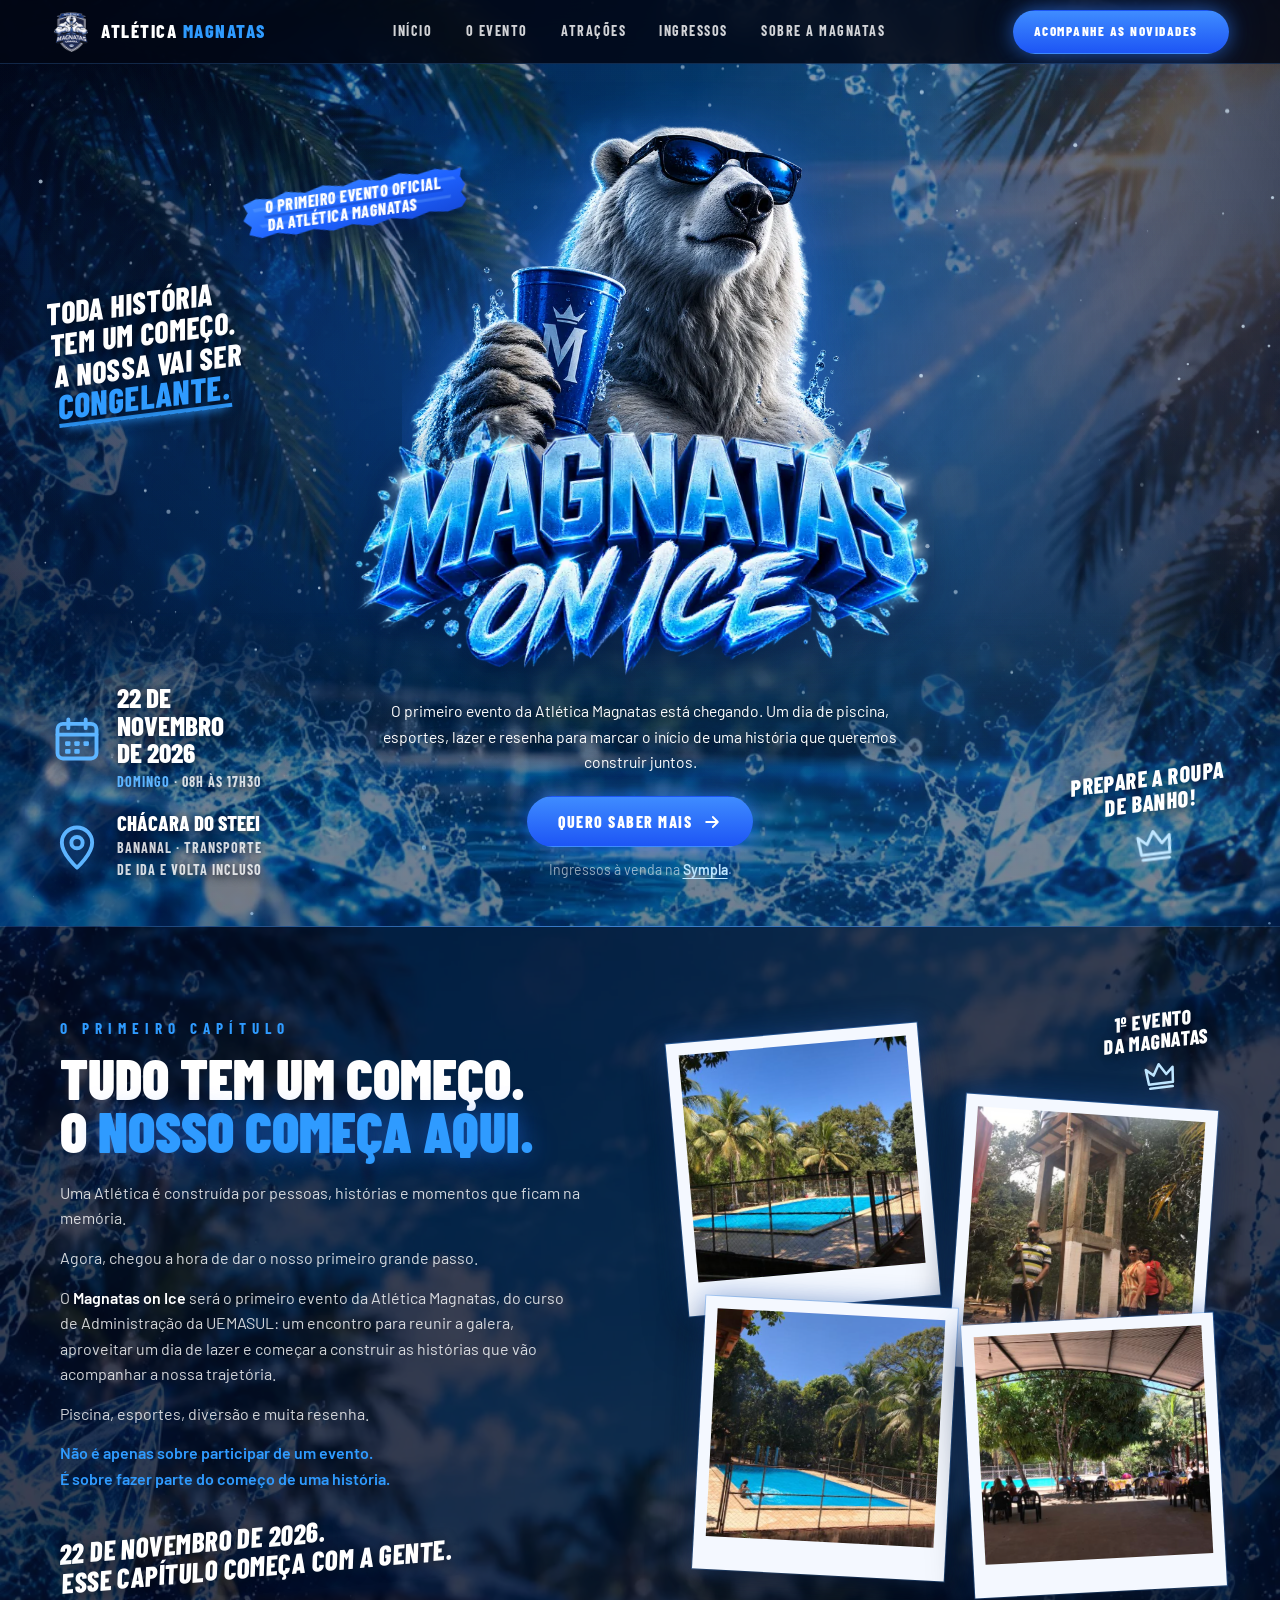
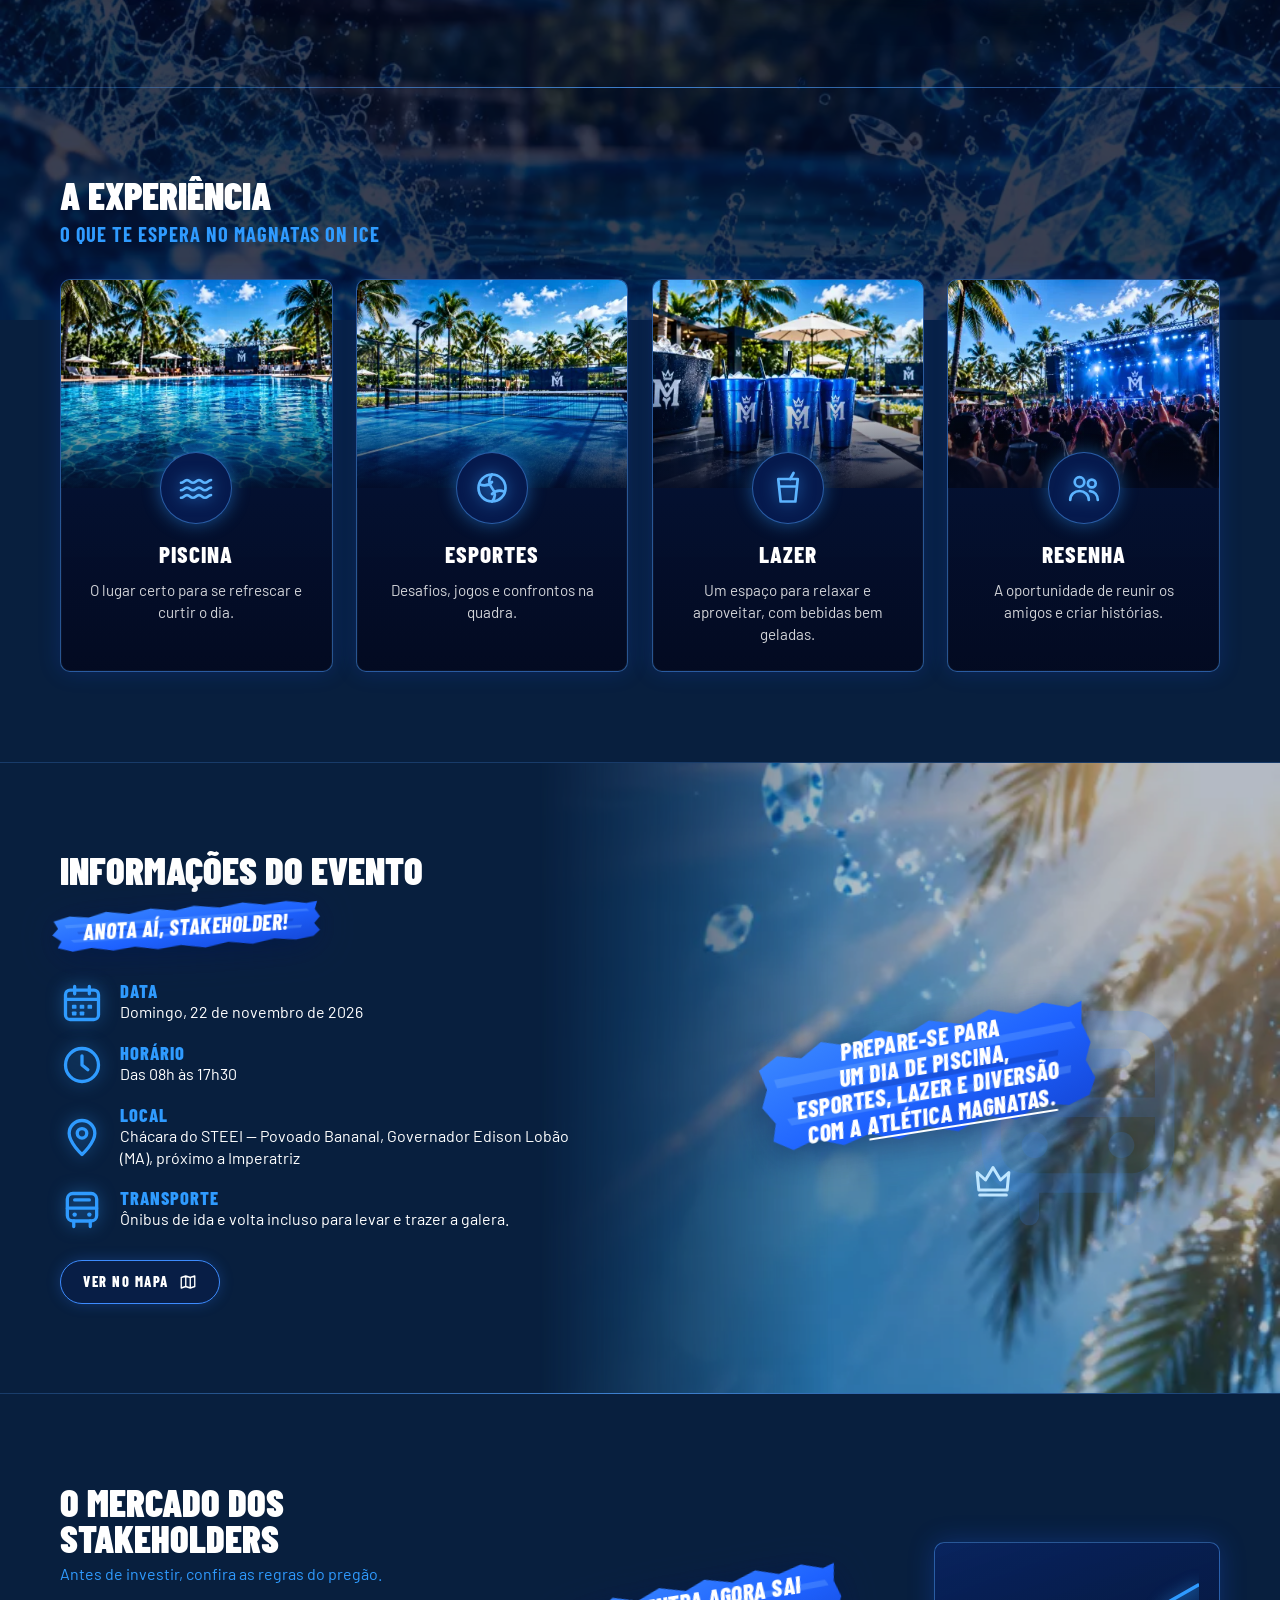
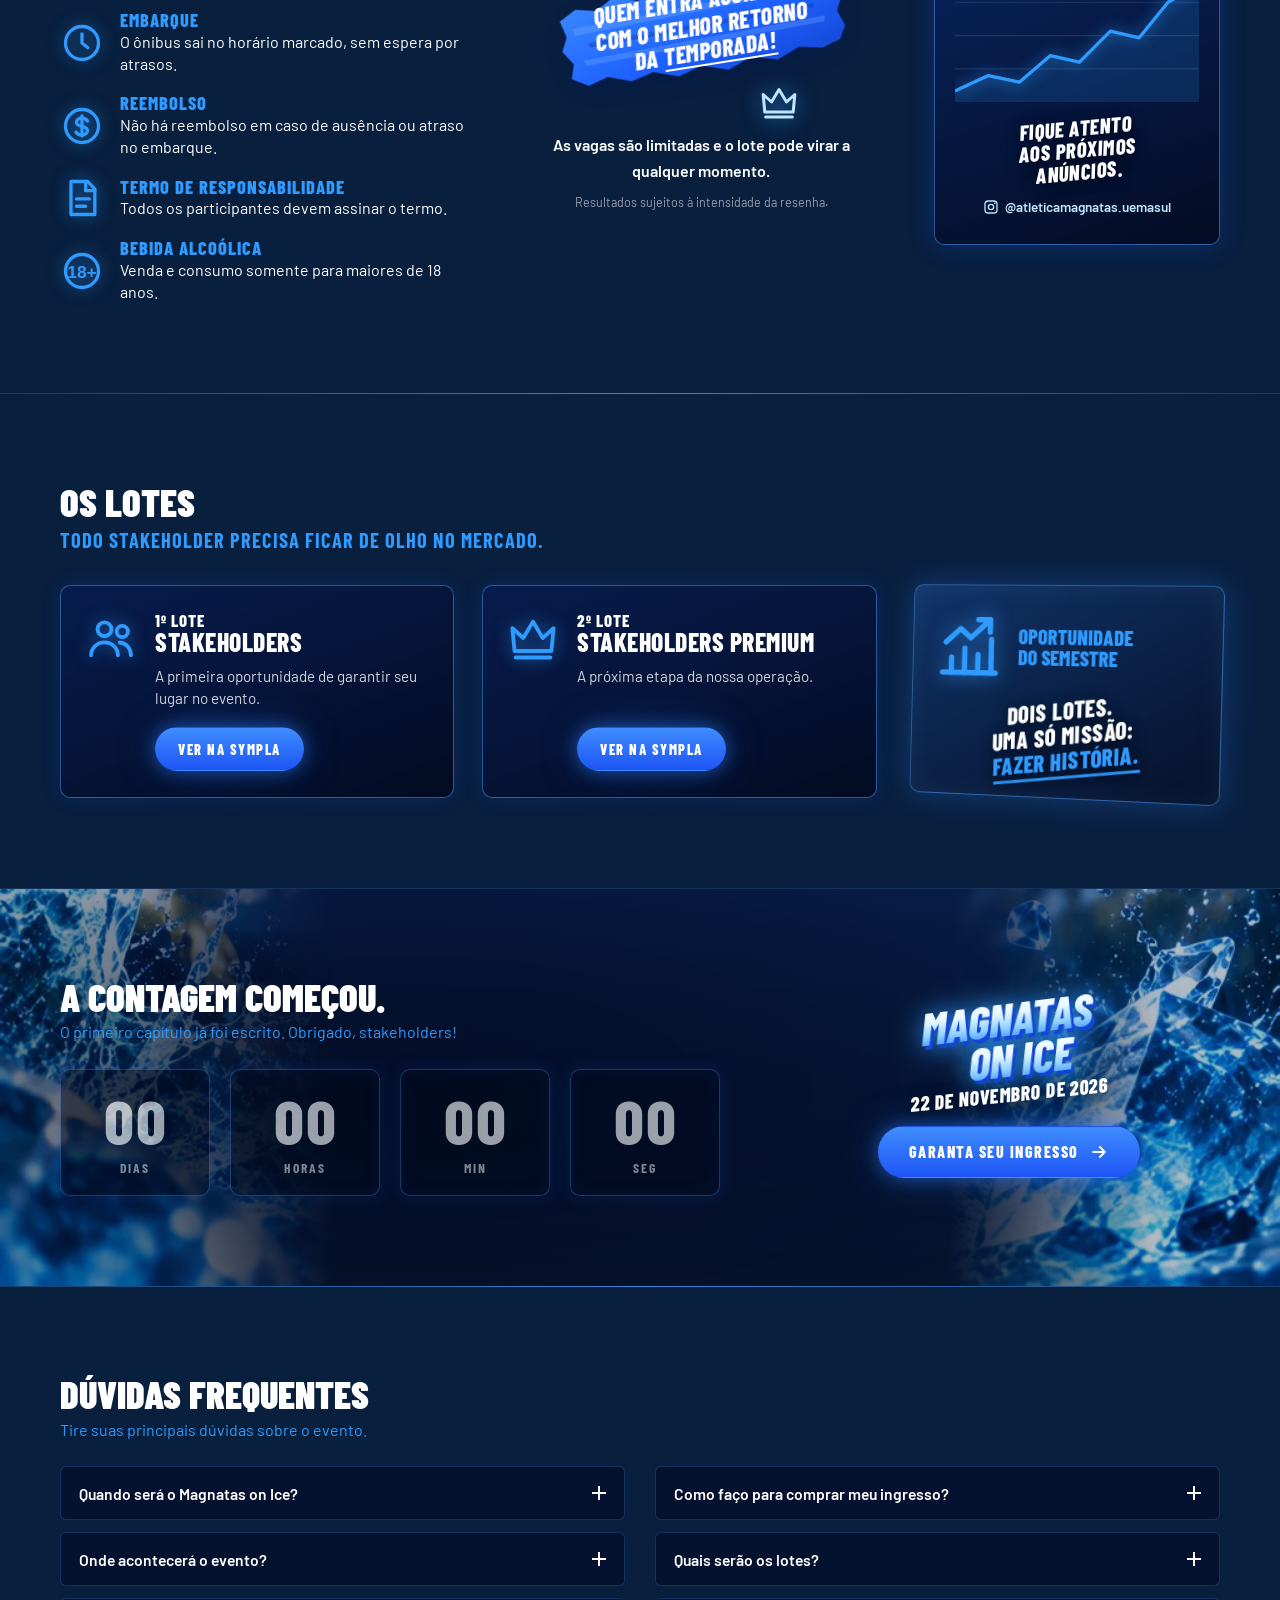
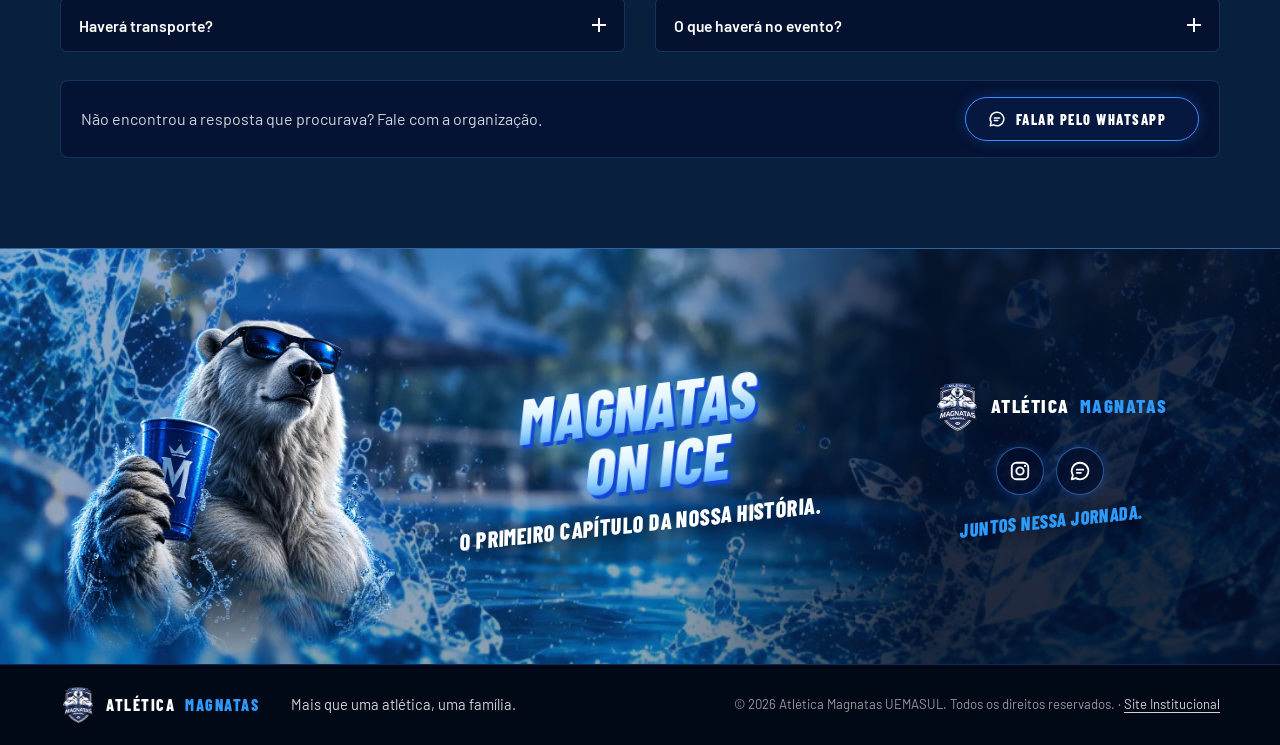
==== commit ebc0f73b: "Usa imagens próprias nos cards da seção A experiência - 4 imagens em img/experiencia/ (originais .pn" ====
--- a/index.html
+++ b/index.html
@@ -162,28 +162,28 @@
     <div class="container">
       <h2 class="secao-titulo secao-titulo-sm" id="experiencia-titulo">A experiência</h2>
       <p class="secao-sub">O que te espera no Magnatas on Ice</p>
-      <!-- PENDENTE: fotos reais (piscina, quadra, bebidas, resenha). Cada .card-midia aceita um <img> no lugar do painel gráfico. -->
+      <!-- Imagens ilustrativas da experiência em img/experiencia/ (originais .png; a página usa WebP 480/800). -->
       <ul class="cards-experiencia">
         <li class="card-exp card-exp-piscina">
-          <div class="card-midia" aria-hidden="true"><svg class="card-midia-icone" width="120" height="120" focusable="false"><use href="#icone-ondas"/></svg></div>
+          <div class="card-midia"><img src="magnatas-on-ice/img/experiencia/experiencia-piscina-800.webp" srcset="magnatas-on-ice/img/experiencia/experiencia-piscina-480.webp 480w, magnatas-on-ice/img/experiencia/experiencia-piscina-800.webp 800w" sizes="(max-width: 380px) 92vw, (max-width: 900px) 46vw, 270px" alt="Ilustração: piscina ao ar livre cercada por palmeiras, em dia de sol" width="800" height="451" loading="lazy" decoding="async"></div>
           <span class="card-icone" aria-hidden="true"><svg width="30" height="30" focusable="false"><use href="#icone-ondas"/></svg></span>
           <h3>Piscina</h3>
           <p>O lugar certo para se refrescar e curtir o dia.</p>
         </li>
         <li class="card-exp card-exp-esportes">
-          <div class="card-midia" aria-hidden="true"><svg class="card-midia-icone" width="120" height="120" focusable="false"><use href="#icone-bola"/></svg></div>
+          <div class="card-midia"><img src="magnatas-on-ice/img/experiencia/experiencia-esportes-800.webp" srcset="magnatas-on-ice/img/experiencia/experiencia-esportes-480.webp 480w, magnatas-on-ice/img/experiencia/experiencia-esportes-800.webp 800w" sizes="(max-width: 380px) 92vw, (max-width: 900px) 46vw, 270px" alt="Ilustração: quadra esportiva azul com rede, entre palmeiras" width="800" height="451" loading="lazy" decoding="async"></div>
           <span class="card-icone" aria-hidden="true"><svg width="30" height="30" focusable="false"><use href="#icone-bola"/></svg></span>
           <h3>Esportes</h3>
           <p>Desafios, jogos e confrontos na quadra.</p>
         </li>
         <li class="card-exp card-exp-lazer">
-          <div class="card-midia" aria-hidden="true"><svg class="card-midia-icone" width="120" height="120" focusable="false"><use href="#icone-copo"/></svg></div>
+          <div class="card-midia"><img src="magnatas-on-ice/img/experiencia/experiencia-lazer-800.webp" srcset="magnatas-on-ice/img/experiencia/experiencia-lazer-480.webp 480w, magnatas-on-ice/img/experiencia/experiencia-lazer-800.webp 800w" sizes="(max-width: 380px) 92vw, (max-width: 900px) 46vw, 270px" alt="Ilustração: copos azuis com o M da Atlética e bebidas no gelo, à beira da piscina" width="800" height="451" loading="lazy" decoding="async"></div>
           <span class="card-icone" aria-hidden="true"><svg width="30" height="30" focusable="false"><use href="#icone-copo"/></svg></span>
           <h3>Lazer</h3>
           <p>Um espaço para relaxar e aproveitar, com bebidas bem geladas.</p>
         </li>
         <li class="card-exp card-exp-resenha">
-          <div class="card-midia" aria-hidden="true"><img src="magnatas-on-ice/img/arena-magnatas.webp" alt="" width="960" height="540" loading="lazy" decoding="async"></div>
+          <div class="card-midia"><img src="magnatas-on-ice/img/experiencia/experiencia-resenha-800.webp" srcset="magnatas-on-ice/img/experiencia/experiencia-resenha-480.webp 480w, magnatas-on-ice/img/experiencia/experiencia-resenha-800.webp 800w" sizes="(max-width: 380px) 92vw, (max-width: 900px) 46vw, 270px" alt="Ilustração: público reunido diante de um palco com luzes azuis, entre palmeiras" width="800" height="451" loading="lazy" decoding="async"></div>
           <span class="card-icone" aria-hidden="true"><svg width="30" height="30" focusable="false"><use href="#icone-pessoas"/></svg></span>
           <h3>Resenha</h3>
           <p>A oportunidade de reunir os amigos e criar histórias.</p>
--- a/magnatas-on-ice/css/style.css
+++ b/magnatas-on-ice/css/style.css
@@ -323,19 +323,12 @@
   background: linear-gradient(180deg, rgba(6, 22, 66, .9), rgba(3, 10, 32, .95));
   box-shadow: 0 0 22px rgba(30, 91, 255, .18), inset 0 0 0 1px rgba(191, 230, 255, .04);
 }
-/* Painel gráfico no lugar da foto: recortes da arte oficial (mesmo arquivo do fundo) */
+/* Mídia do card: imagem da experiência (img/experiencia/), com fade azul-escuro na base para o ícone */
 .card-midia {
   position: relative; display: grid; place-items: center; width: calc(100% + 36px); aspect-ratio: 1.3; margin: 0 -18px; overflow: hidden;
-  background: var(--arte) no-repeat;
-}
-.card-midia::before { content: ''; position: absolute; inset: 0; background: inherit; filter: brightness(1.7) saturate(1.3); }
-.card-midia::after { content: ''; position: absolute; inset: 0; background: radial-gradient(ellipse 60% 55% at 50% 45%, rgba(47, 123, 255, .3), transparent 70%), linear-gradient(180deg, transparent 45%, rgba(3, 10, 32, .95)); }
-.card-midia img { position: absolute; inset: 0; width: 100%; height: 100%; object-fit: cover; filter: brightness(1.6) saturate(1.2); }
-.card-midia-icone { position: relative; z-index: 1; width: 42%; height: auto; margin-bottom: 14%; color: var(--gelo); opacity: .55; filter: drop-shadow(0 0 14px rgba(47, 155, 255, .9)); }
-.card-exp-piscina .card-midia { background-size: 260% auto; background-position: 50% 99%; }
-.card-exp-esportes .card-midia { background-size: 300% auto; background-position: 100% 30%; }
-.card-exp-lazer .card-midia { background-size: 330% auto; background-position: 0% 28%; }
-.card-exp-resenha .card-midia img { object-position: 12% 85%; }
+}
+.card-midia::after { content: ''; position: absolute; inset: 0; background: linear-gradient(180deg, transparent 55%, rgba(3, 10, 32, .9)); }
+.card-midia img { position: absolute; inset: 0; width: 100%; height: 100%; object-fit: cover; }
 .card-icone {
   position: relative; z-index: 1; margin-top: -36px; width: 72px; height: 72px; border-radius: 50%;
   display: grid; place-items: center; color: var(--azul-vivo);
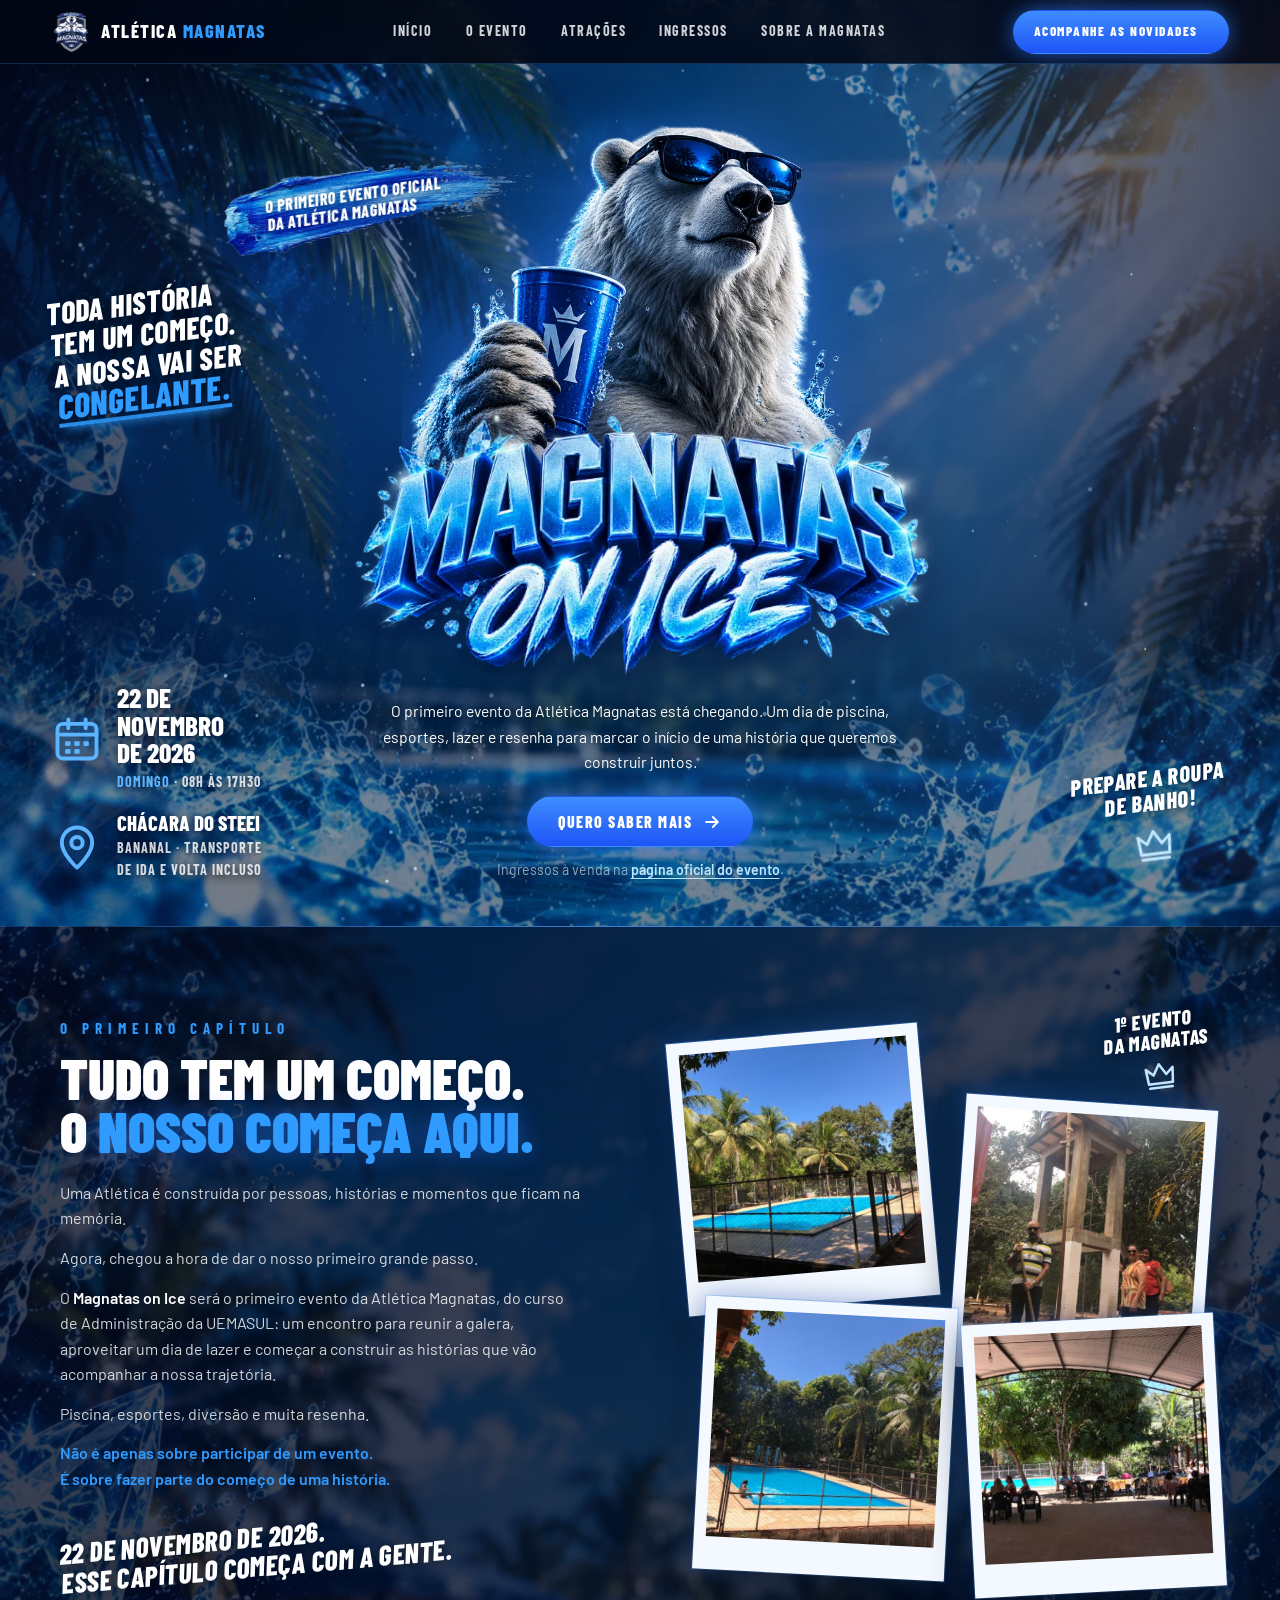
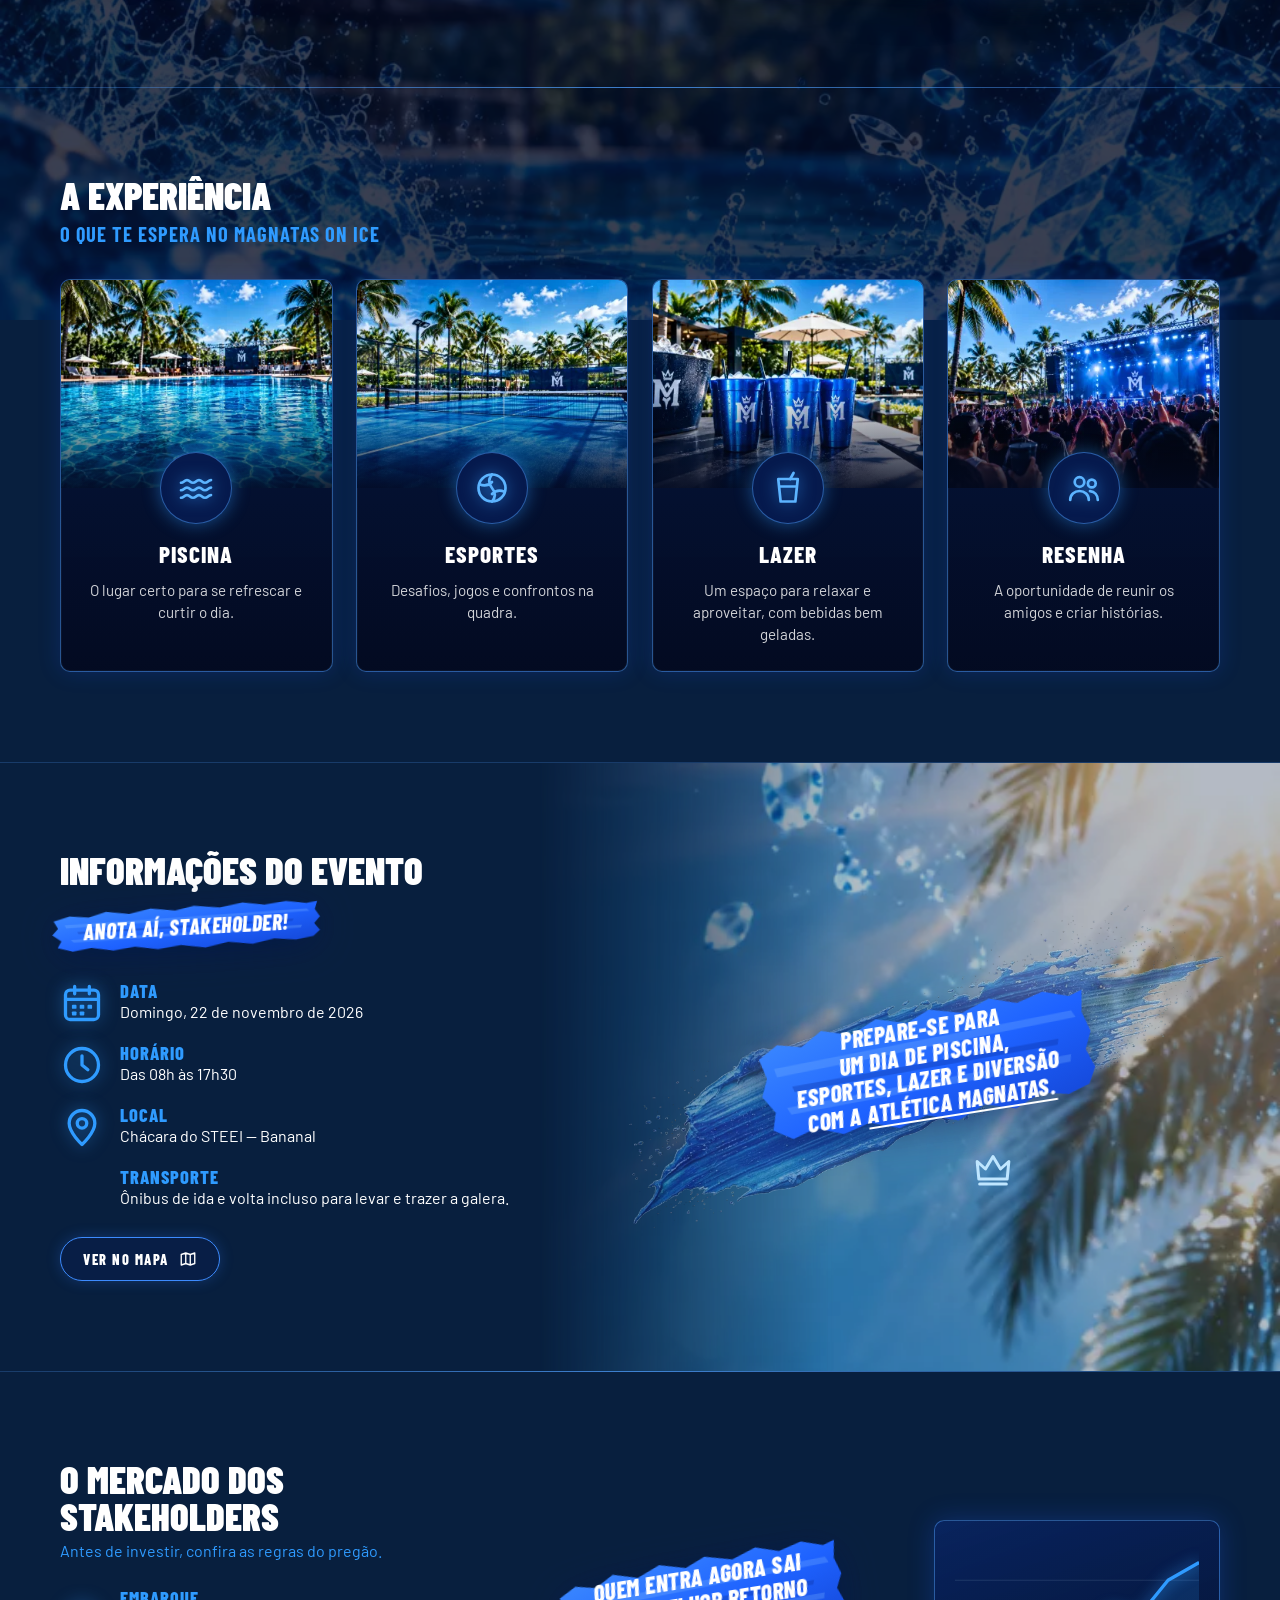
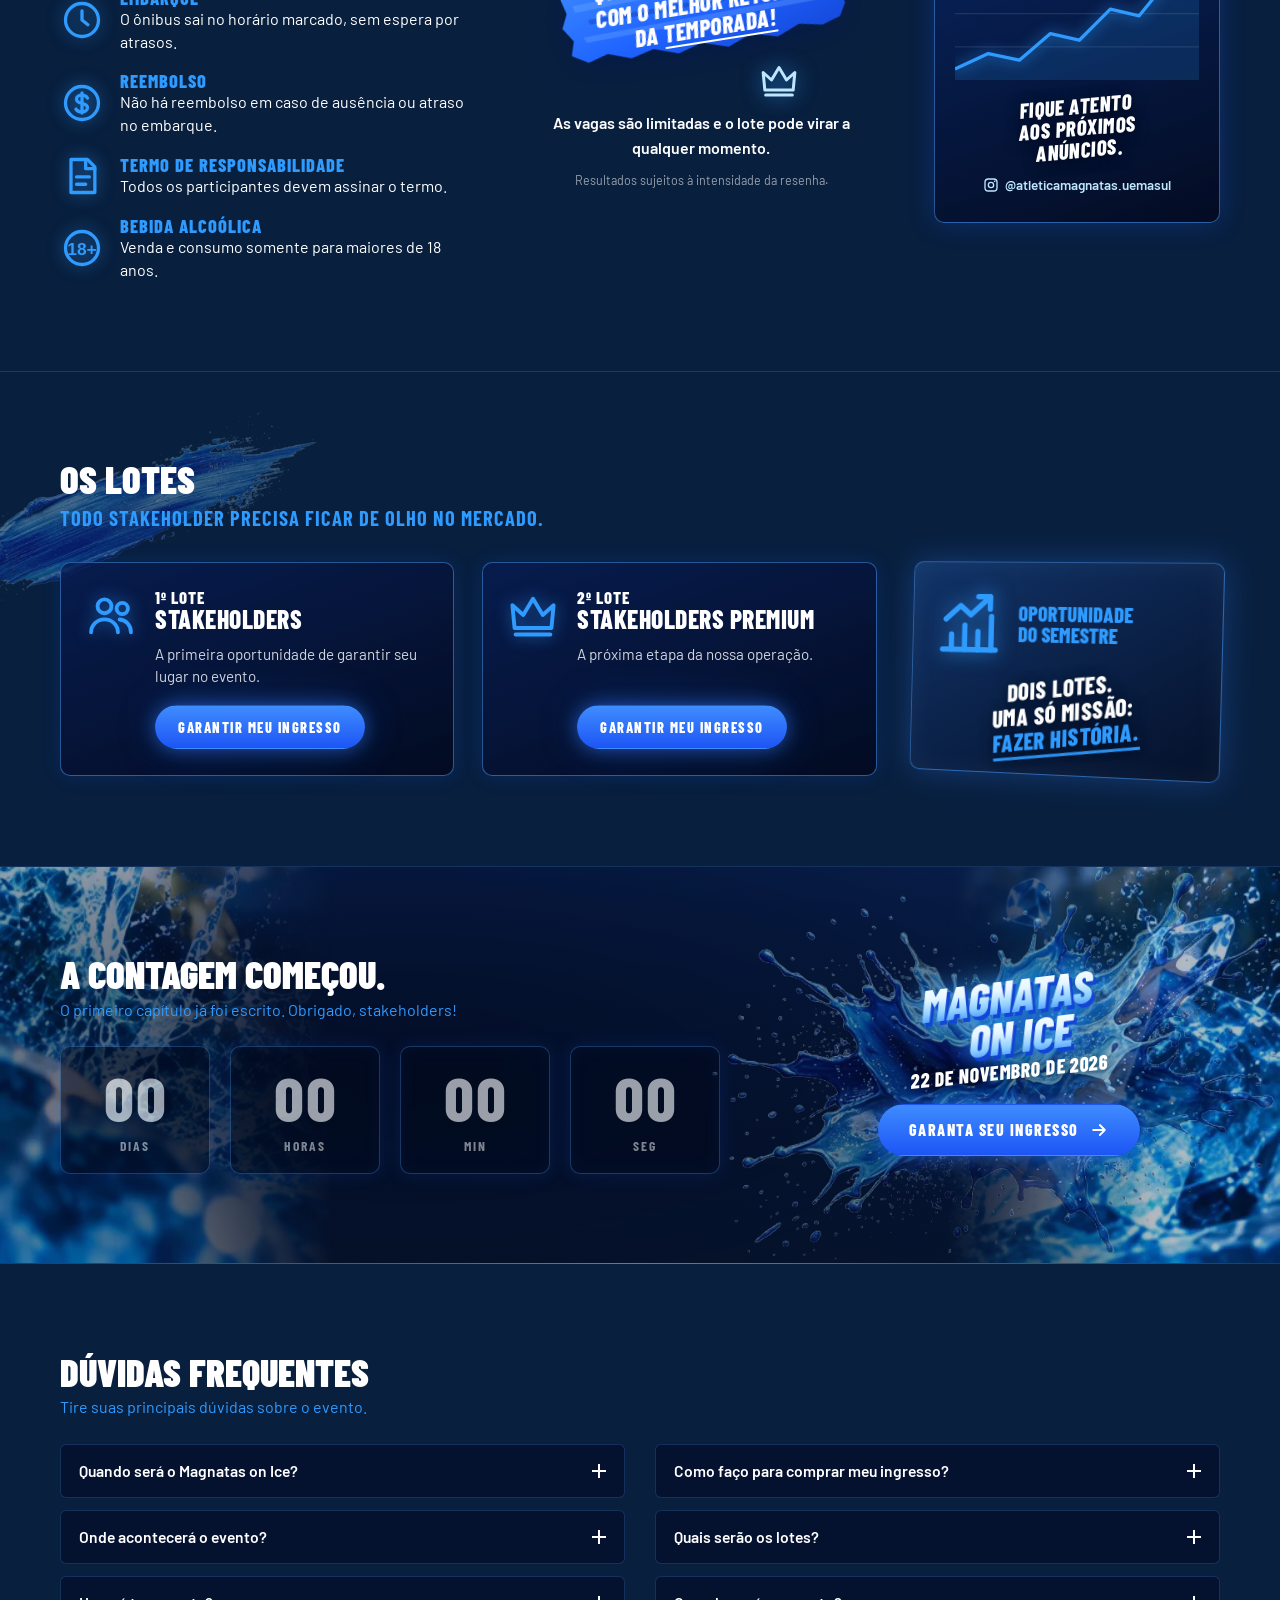
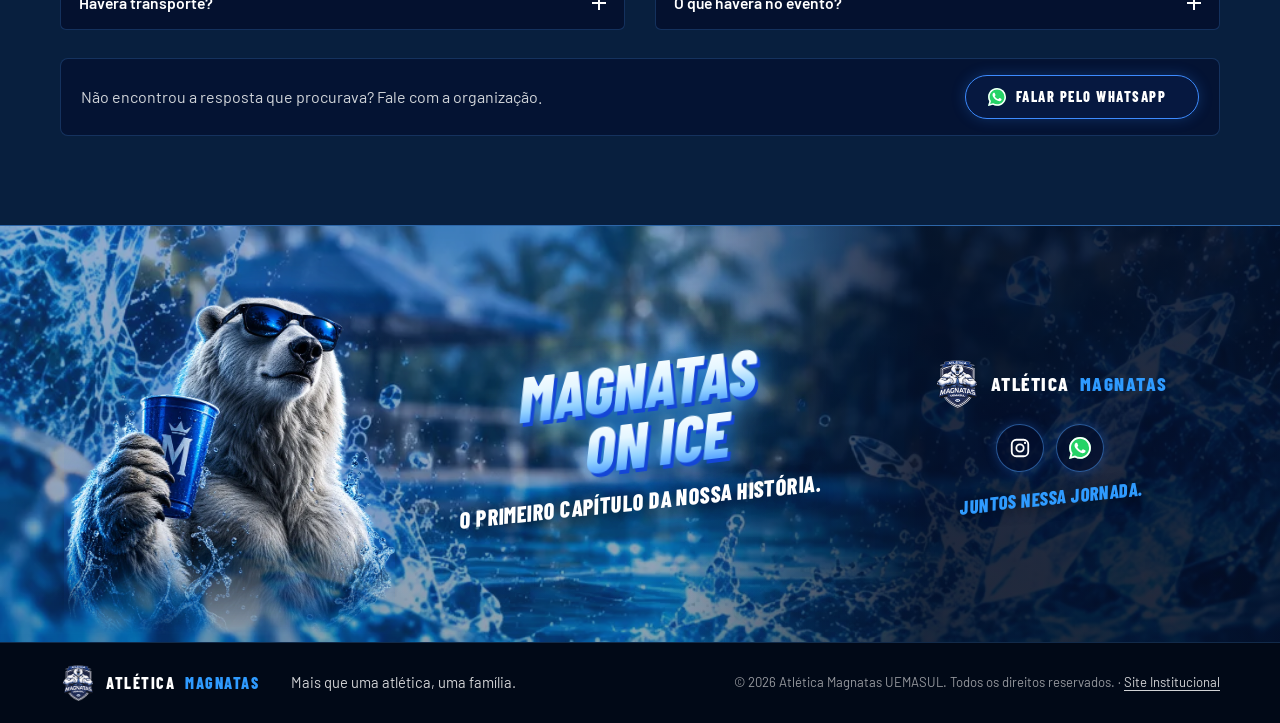
==== commit 0a8f07fd: "Ajustes de comunicação, informações do evento, mascote e pinceladas - Lotes: botões passam a "GARANT" ====
--- a/index.html
+++ b/index.html
@@ -23,11 +23,10 @@
 <!-- Ícones (traço em currentColor) -->
 <svg width="0" height="0" class="sr-only" aria-hidden="true" focusable="false">
   <symbol id="icone-instagram" viewBox="0 0 24 24"><rect x="3" y="3" width="18" height="18" rx="5" fill="none" stroke="currentColor" stroke-width="2"/><circle cx="12" cy="12" r="4" fill="none" stroke="currentColor" stroke-width="2"/><circle cx="17.5" cy="6.5" r="1.2" fill="currentColor"/></symbol>
-  <symbol id="icone-conversa" viewBox="0 0 24 24"><path d="M12 3a9 9 0 0 0-7.8 13.5L3 21l4.6-1.2A9 9 0 1 0 12 3z" fill="none" stroke="currentColor" stroke-width="2" stroke-linejoin="round"/><path d="M8.5 10.5h7M8.5 14h4.5" fill="none" stroke="currentColor" stroke-width="2" stroke-linecap="round"/></symbol>
+  <symbol id="icone-whatsapp" viewBox="0 0 24 24"><path d="M20.464 3.488A11.815 11.815 0 0 0 12.05 0C5.495 0 .16 5.335.157 11.892c0 2.096.547 4.142 1.588 5.945L.057 24l6.305-1.654a11.882 11.882 0 0 0 5.683 1.448h.005c6.554 0 11.89-5.335 11.893-11.893a11.821 11.821 0 0 0-3.48-8.413z" fill="#25D366"/><path d="M17.472 14.382c-.297-.149-1.758-.867-2.03-.967-.273-.099-.471-.148-.67.15-.197.297-.767.966-.94 1.164-.173.199-.347.223-.644.075-.297-.15-1.255-.463-2.39-1.475-.883-.788-1.48-1.761-1.653-2.059-.173-.297-.018-.458.13-.606.134-.133.298-.347.446-.52.149-.174.198-.298.298-.497.099-.198.05-.371-.025-.52-.075-.149-.669-1.612-.916-2.207-.242-.579-.487-.5-.669-.51-.173-.008-.371-.01-.57-.01-.198 0-.52.074-.792.372-.272.297-1.04 1.016-1.04 2.479 0 1.462 1.065 2.875 1.213 3.074.149.198 2.096 3.2 5.077 4.487.709.306 1.262.489 1.694.625.712.227 1.36.195 1.871.118.571-.085 1.758-.719 2.006-1.413.248-.694.248-1.289.173-1.413-.074-.124-.272-.198-.57-.347m-5.421 7.403h-.004a9.87 9.87 0 0 1-5.031-1.378l-.361-.214-3.741.982.998-3.648-.235-.374a9.86 9.86 0 0 1-1.51-5.26c.001-5.45 4.436-9.884 9.888-9.884 2.64 0 5.122 1.03 6.988 2.898a9.825 9.825 0 0 1 2.893 6.994c-.003 5.45-4.437 9.884-9.885 9.884m8.413-18.297A11.815 11.815 0 0 0 12.05 0C5.495 0 .16 5.335.157 11.892c0 2.096.547 4.142 1.588 5.945L.057 24l6.305-1.654a11.882 11.882 0 0 0 5.683 1.448h.005c6.554 0 11.89-5.335 11.893-11.893a11.821 11.821 0 0 0-3.48-8.413z" fill="#FFF"/></symbol>
   <symbol id="icone-calendario" viewBox="0 0 24 24"><g fill="none" stroke="currentColor" stroke-width="1.8" stroke-linecap="round"><rect x="3" y="5" width="18" height="16" rx="2.5"/><path d="M3 10h18M8 3v4M16 3v4"/></g><g fill="currentColor"><rect x="6.5" y="13" width="2.5" height="2.2" rx=".5"/><rect x="10.75" y="13" width="2.5" height="2.2" rx=".5"/><rect x="15" y="13" width="2.5" height="2.2" rx=".5"/><rect x="6.5" y="16.6" width="2.5" height="2.2" rx=".5"/><rect x="10.75" y="16.6" width="2.5" height="2.2" rx=".5"/></g></symbol>
   <symbol id="icone-relogio" viewBox="0 0 24 24"><g fill="none" stroke="currentColor" stroke-width="1.8" stroke-linecap="round" stroke-linejoin="round"><circle cx="12" cy="12" r="9"/><path d="M12 7v5l3.2 2.6"/></g></symbol>
   <symbol id="icone-local" viewBox="0 0 24 24"><g fill="none" stroke="currentColor" stroke-width="1.8" stroke-linejoin="round"><path d="M12 21.5s-7-6.3-7-11.5a7 7 0 0 1 14 0c0 5.2-7 11.5-7 11.5z"/><circle cx="12" cy="10" r="2.6"/></g></symbol>
-  <symbol id="icone-onibus" viewBox="0 0 24 24"><g fill="none" stroke="currentColor" stroke-width="1.8" stroke-linecap="round" stroke-linejoin="round"><rect x="4" y="3" width="16" height="15" rx="3"/><path d="M4 11h16M7.5 18v3M16.5 18v3M8 6.5h8"/></g><circle cx="8" cy="14.5" r="1.2" fill="currentColor"/><circle cx="16" cy="14.5" r="1.2" fill="currentColor"/></symbol>
   <symbol id="icone-ondas" viewBox="0 0 24 24"><g fill="none" stroke="currentColor" stroke-width="1.8" stroke-linecap="round"><path d="M2 8.5c2 0 2-1.8 4-1.8s2 1.8 4 1.8 2-1.8 4-1.8 2 1.8 4 1.8 2-1.8 4-1.8"/><path d="M2 13.5c2 0 2-1.8 4-1.8s2 1.8 4 1.8 2-1.8 4-1.8 2 1.8 4 1.8 2-1.8 4-1.8"/><path d="M2 18.5c2 0 2-1.8 4-1.8s2 1.8 4 1.8 2-1.8 4-1.8 2 1.8 4 1.8 2-1.8 4-1.8"/></g></symbol>
   <symbol id="icone-bola" viewBox="0 0 24 24"><g fill="none" stroke="currentColor" stroke-width="1.8" stroke-linecap="round"><circle cx="12" cy="12" r="9"/><path d="M12 3c-2.5 3-2.5 6 0 9s2.5 6 0 9M3.6 9.5c3.3 1.4 6.2.8 8.4-1.5M20.4 14.5c-3.3-1.4-6.2-.8-8.4 1.5"/></g></symbol>
   <symbol id="icone-copo" viewBox="0 0 24 24"><g fill="none" stroke="currentColor" stroke-width="1.8" stroke-linecap="round" stroke-linejoin="round"><path d="M5.5 6h13l-1.6 15H7.1z"/><path d="M6.3 11h11.4M13.5 6l2.2-4"/></g></symbol>
@@ -86,7 +85,7 @@
         <picture>
           <source type="image/webp"
                   srcset="magnatas-on-ice/img/urso-magnatas-on-ice-760.webp 760w, magnatas-on-ice/img/urso-magnatas-on-ice.webp 1178w"
-                  sizes="(orientation: landscape) and (max-height: 500px) calc((100vh - 96px) * 0.8824), (min-width: 901px) min(46vw, 640px), min(98vw, 440px)">
+                  sizes="(orientation: landscape) and (max-height: 500px) calc((100vh - 96px) * 0.8824), (min-width: 901px) min(46vw, 640px), min(98vw, 560px)">
           <img src="magnatas-on-ice/img/urso-magnatas-on-ice.png" width="1178" height="1335" fetchpriority="high" decoding="async"
                alt="Mascote do evento: urso-polar de óculos escuros azuis segurando um copo azul com o M da Atlética, entre respingos de água congelada.">
         </picture>
@@ -109,7 +108,7 @@
         <div class="hero-acoes">
           <a class="btn btn-primario" href="#capitulo">Quero saber mais <svg width="20" height="20" aria-hidden="true" focusable="false"><use href="#icone-seta"/></svg></a>
         </div>
-        <p class="hero-nota">Ingressos à venda na <a data-ingressos href="https://www.sympla.com.br/evento/magnatas-on-ice/3632754?share_id=whatsapp" target="_blank" rel="noopener noreferrer">Sympla<span class="sr-only"> (abre em nova aba)</span></a>.</p>
+        <p class="hero-nota">Ingressos à venda na <a data-ingressos href="https://www.sympla.com.br/evento/magnatas-on-ice/3632754?share_id=whatsapp" target="_blank" rel="noopener noreferrer">página oficial do evento<span class="sr-only"> (abre em nova aba)</span></a>.</p>
       </div>
 
       <p class="hero-slogan manuscrito" aria-hidden="true">Toda história<br>tem um começo.<br>A nossa vai ser<br><strong>congelante.</strong></p>
@@ -193,7 +192,7 @@
   </section>
 
   <!-- ═══ INFORMAÇÕES DO EVENTO ═══ -->
-  <!-- Dados conferidos na página oficial do evento na Sympla (início 22/11/2026 08:00 -03:00, término 17:30). -->
+  <!-- Dados conferidos na página oficial do evento (início 22/11/2026 08:00 -03:00, término 17:30). -->
   <section class="secao informacoes" id="informacoes" aria-labelledby="info-titulo">
     <div class="container info-grid">
       <div class="info-coluna">
@@ -202,16 +201,15 @@
         <ul class="lista-icones">
           <li><svg width="40" height="40" aria-hidden="true" focusable="false"><use href="#icone-calendario"/></svg><span><strong>Data</strong>Domingo, 22 de novembro de 2026</span></li>
           <li><svg width="40" height="40" aria-hidden="true" focusable="false"><use href="#icone-relogio"/></svg><span><strong>Horário</strong>Das 08h às 17h30</span></li>
-          <li><svg width="40" height="40" aria-hidden="true" focusable="false"><use href="#icone-local"/></svg><span><strong>Local</strong>Chácara do STEEI — Povoado Bananal, Governador Edison Lobão (MA), próximo a Imperatriz</span></li>
-          <li><svg width="40" height="40" aria-hidden="true" focusable="false"><use href="#icone-onibus"/></svg><span><strong>Transporte</strong>Ônibus de ida e volta incluso para levar e trazer a galera.</span></li>
+          <li><svg width="40" height="40" aria-hidden="true" focusable="false"><use href="#icone-local"/></svg><span><strong>Local</strong>Chácara do STEEI — Bananal</span></li>
+          <li class="sem-icone"><span><strong>Transporte</strong>Ônibus de ida e volta incluso para levar e trazer a galera.</span></li>
         </ul>
-        <!-- Coordenadas do local cadastradas no evento oficial da Sympla -->
+        <!-- Coordenadas do local cadastradas no evento oficial -->
         <a class="btn btn-contorno btn-sm" href="https://www.google.com/maps/search/?api=1&amp;query=-5.6495075%2C-47.3945716" target="_blank" rel="noopener noreferrer">
           Ver no mapa <svg width="18" height="18" aria-hidden="true" focusable="false"><use href="#icone-mapa"/></svg><span class="sr-only"> (abre em nova aba)</span>
         </a>
       </div>
       <div class="info-arte" aria-hidden="true">
-        <svg class="info-arte-icone" width="260" height="260" focusable="false"><use href="#icone-onibus"/></svg>
         <p class="pincel pincel-citacao"><span>Prepare-se para<br>um dia de piscina,<br>esportes, lazer e diversão<br>com a <u>Atlética Magnatas.</u></span></p>
         <svg class="coroa-solta" width="40" height="40" focusable="false"><use href="#icone-coroa"/></svg>
       </div>
@@ -219,7 +217,7 @@
   </section>
 
   <!-- ═══ O MERCADO DOS STAKEHOLDERS ═══ -->
-  <!-- Regras: "Informações importantes" da página oficial do evento na Sympla -->
+  <!-- Regras: "Informações importantes" da página oficial do evento -->
   <section class="secao mercado" id="mercado" aria-labelledby="mercado-titulo">
     <div class="container mercado-grid">
       <div class="mercado-coluna">
@@ -251,7 +249,7 @@
   </section>
 
   <!-- ═══ OS LOTES ═══ -->
-  <!-- Nomes dos lotes conferidos na Sympla. Valores e prazos ficam na Sympla (não repetidos aqui). -->
+  <!-- Nomes dos lotes conferidos na página oficial. Valores e prazos ficam na página oficial (não repetidos aqui). -->
   <section class="secao lotes" id="lotes" aria-labelledby="lotes-titulo">
     <div class="container">
       <h2 class="secao-titulo secao-titulo-sm" id="lotes-titulo">Os lotes</h2>
@@ -263,7 +261,7 @@
             <p class="card-lote-ordem">1º lote</p>
             <h3>Stakeholders</h3>
             <p>A primeira oportunidade de garantir seu lugar no evento.</p>
-            <a class="btn btn-primario btn-sm" data-ingressos href="https://www.sympla.com.br/evento/magnatas-on-ice/3632754?share_id=whatsapp" target="_blank" rel="noopener noreferrer">Ver na Sympla<span class="sr-only"> o 1º lote, Stakeholders (abre em nova aba)</span></a>
+            <a class="btn btn-primario btn-sm" data-ingressos href="https://www.sympla.com.br/evento/magnatas-on-ice/3632754?share_id=whatsapp" target="_blank" rel="noopener noreferrer">GARANTIR MEU INGRESSO<span class="sr-only"> o 1º lote, Stakeholders (abre em nova aba)</span></a>
           </div>
         </article>
         <article class="card-lote">
@@ -272,7 +270,7 @@
             <p class="card-lote-ordem">2º lote</p>
             <h3>Stakeholders Premium</h3>
             <p>A próxima etapa da nossa operação.</p>
-            <a class="btn btn-primario btn-sm" data-ingressos href="https://www.sympla.com.br/evento/magnatas-on-ice/3632754?share_id=whatsapp" target="_blank" rel="noopener noreferrer">Ver na Sympla<span class="sr-only"> o 2º lote, Stakeholders Premium (abre em nova aba)</span></a>
+            <a class="btn btn-primario btn-sm" data-ingressos href="https://www.sympla.com.br/evento/magnatas-on-ice/3632754?share_id=whatsapp" target="_blank" rel="noopener noreferrer">GARANTIR MEU INGRESSO<span class="sr-only"> o 2º lote, Stakeholders Premium (abre em nova aba)</span></a>
           </div>
         </article>
         <div class="lotes-oportunidade" aria-hidden="true">
@@ -286,7 +284,7 @@
   </section>
 
   <!-- ═══ A CONTAGEM COMEÇOU ═══ -->
-  <!-- Alvo: início oficial do evento na Sympla, horário de Brasília (UTC-3; o Brasil não adota horário de verão). -->
+  <!-- Alvo: início oficial do evento, horário de Brasília (UTC-3; o Brasil não adota horário de verão). -->
   <section class="secao contagem" id="contagem" aria-labelledby="contagem-titulo"
            data-alvo="2026-11-22T08:00:00-03:00" data-fim="2026-11-22T17:30:00-03:00">
     <div class="contagem-gelo" aria-hidden="true"></div>
@@ -310,7 +308,7 @@
   </section>
 
   <!-- ═══ DÚVIDAS FREQUENTES ═══ -->
-  <!-- Respostas baseadas somente nas informações oficiais do evento na Sympla. -->
+  <!-- Respostas baseadas somente nas informações oficiais do evento. -->
   <section class="secao faq" id="faq" aria-labelledby="faq-titulo">
     <div class="container">
       <h2 class="secao-titulo secao-titulo-sm" id="faq-titulo">Dúvidas frequentes</h2>
@@ -322,7 +320,7 @@
         </details>
         <details class="faq-item">
           <summary>Como faço para comprar meu ingresso?</summary>
-          <p>Os ingressos são vendidos pela <a data-ingressos href="https://www.sympla.com.br/evento/magnatas-on-ice/3632754?share_id=whatsapp" target="_blank" rel="noopener noreferrer">página oficial do evento na Sympla<span class="sr-only"> (abre em nova aba)</span></a>.</p>
+          <p>Os ingressos são vendidos pela <a data-ingressos href="https://www.sympla.com.br/evento/magnatas-on-ice/3632754?share_id=whatsapp" target="_blank" rel="noopener noreferrer">página oficial do evento<span class="sr-only"> (abre em nova aba)</span></a>.</p>
         </details>
         <details class="faq-item">
           <summary>Onde acontecerá o evento?</summary>
@@ -330,7 +328,7 @@
         </details>
         <details class="faq-item">
           <summary>Quais serão os lotes?</summary>
-          <p>São dois lotes: o 1º lote, Stakeholders, e o 2º lote, Stakeholders Premium. Valores e prazos estão na página do evento na Sympla.</p>
+          <p>São dois lotes: o 1º lote, Stakeholders, e o 2º lote, Stakeholders Premium. Valores e prazos estão na página oficial do evento.</p>
         </details>
         <details class="faq-item">
           <summary>Haverá transporte?</summary>
@@ -344,7 +342,7 @@
       <div class="contato-duvidas">
         <p>Não encontrou a resposta que procurava? Fale com a organização.</p>
         <a class="btn btn-contorno btn-sm" href="https://api.whatsapp.com/send?phone=5599984976707&amp;text=Ol%C3%A1%21%20Estou%20entrando%20em%20contato%20para%20tirar%20algumas%20d%C3%BAvidas%20sobre%20o%20evento%20*Magnatas%20on%20Ice*%20%F0%9F%A7%8A%F0%9F%90%BB%E2%80%8D%E2%9D%84%EF%B8%8F" target="_blank" rel="noopener noreferrer">
-          <svg width="18" height="18" aria-hidden="true" focusable="false"><use href="#icone-conversa"/></svg>
+          <svg width="18" height="18" aria-hidden="true" focusable="false"><use href="#icone-whatsapp"/></svg>
           Falar pelo WhatsApp<span class="sr-only"> com a organização (abre em nova aba)</span>
         </a>
       </div>
@@ -359,7 +357,7 @@
       <picture>
         <source type="image/webp"
                 srcset="magnatas-on-ice/img/urso-magnatas-on-ice-760.webp 760w, magnatas-on-ice/img/urso-magnatas-on-ice.webp 1178w"
-                sizes="(orientation: landscape) and (max-height: 500px) calc((100vh - 96px) * 0.8824), (min-width: 901px) min(46vw, 640px), min(98vw, 440px)">
+                sizes="(orientation: landscape) and (max-height: 500px) calc((100vh - 96px) * 0.8824), (min-width: 901px) min(46vw, 640px), min(98vw, 560px)">
         <img src="magnatas-on-ice/img/urso-magnatas-on-ice.png" alt="" width="1178" height="1335" loading="lazy" decoding="async">
       </picture>
     </div>
@@ -371,7 +369,7 @@
       <p class="final-logo"><img src="magnatas-on-ice/img/logo-sm.png" alt="" width="48" height="48" loading="lazy"> Atlética <em>Magnatas</em></p>
       <ul class="redes" aria-label="Redes da Atlética Magnatas">
         <li><a href="https://www.instagram.com/atleticamagnatas.uemasul/" target="_blank" rel="noopener" aria-label="Instagram da Atlética Magnatas (abre em nova aba)"><svg width="22" height="22" aria-hidden="true" focusable="false"><use href="#icone-instagram"/></svg></a></li>
-        <li><a href="https://api.whatsapp.com/send?phone=5599984976707&amp;text=Ol%C3%A1%21%20Estou%20entrando%20em%20contato%20para%20tirar%20algumas%20d%C3%BAvidas%20sobre%20o%20evento%20*Magnatas%20on%20Ice*%20%F0%9F%A7%8A%F0%9F%90%BB%E2%80%8D%E2%9D%84%EF%B8%8F" target="_blank" rel="noopener noreferrer" aria-label="Falar com a organização pelo WhatsApp (abre em nova aba)"><svg width="22" height="22" aria-hidden="true" focusable="false"><use href="#icone-conversa"/></svg></a></li>
+        <li><a href="https://api.whatsapp.com/send?phone=5599984976707&amp;text=Ol%C3%A1%21%20Estou%20entrando%20em%20contato%20para%20tirar%20algumas%20d%C3%BAvidas%20sobre%20o%20evento%20*Magnatas%20on%20Ice*%20%F0%9F%A7%8A%F0%9F%90%BB%E2%80%8D%E2%9D%84%EF%B8%8F" target="_blank" rel="noopener noreferrer" aria-label="Falar com a organização pelo WhatsApp (abre em nova aba)"><svg width="22" height="22" aria-hidden="true" focusable="false"><use href="#icone-whatsapp"/></svg></a></li>
       </ul>
       <p class="manuscrito final-juntos">Juntos nessa jornada.</p>
     </div>
@@ -393,7 +391,7 @@
      Sem link de ingressos, oferece o Instagram; com link, oferece os ingressos. -->
 <aside class="barra-acao" aria-label="Atalho do evento">
   <span class="barra-texto" aria-hidden="true">Magnatas <em>on Ice</em></span>
-  <a class="btn btn-primario btn-sm" data-ingressos href="https://www.sympla.com.br/evento/magnatas-on-ice/3632754?share_id=whatsapp" target="_blank" rel="noopener noreferrer">Ingressos<span class="sr-only"> na Sympla (abre em nova aba)</span></a>
+  <a class="btn btn-primario btn-sm" data-ingressos href="https://www.sympla.com.br/evento/magnatas-on-ice/3632754?share_id=whatsapp" target="_blank" rel="noopener noreferrer">Ingressos<span class="sr-only"> (abre em nova aba)</span></a>
   <a class="btn btn-primario btn-sm" data-sem-ingressos href="https://www.instagram.com/atleticamagnatas.uemasul/" target="_blank" rel="noopener" hidden>
     <svg width="18" height="18" aria-hidden="true" focusable="false"><use href="#icone-instagram"/></svg>
     Seguir no Instagram<span class="sr-only"> (abre em nova aba)</span>
--- a/magnatas-on-ice/css/style.css
+++ b/magnatas-on-ice/css/style.css
@@ -342,6 +342,8 @@
 .lista-icones { list-style: none; display: grid; gap: 18px; margin-bottom: 28px; }
 .lista-icones li { display: flex; align-items: center; gap: 16px; }
 .lista-icones svg { flex-shrink: 0; width: 44px; height: 44px; color: var(--azul-vivo); filter: drop-shadow(0 0 8px rgba(47, 155, 255, .55)); }
+/* item sem ícone: o texto fica alinhado ao dos demais (44px do ícone + 16px de gap) */
+.lista-icones li.sem-icone { padding-left: 60px; }
 .lista-icones strong { display: block; font-family: var(--fonte-titulo); font-weight: 800; font-size: 1.15rem; letter-spacing: 1px; text-transform: uppercase; color: var(--azul-vivo); line-height: 1.1; }
 .lista-icones span { color: var(--branco); line-height: 1.4; }
 
@@ -357,7 +359,6 @@
 .info-grid { position: relative; z-index: 1; display: grid; grid-template-columns: minmax(0, .95fr) minmax(0, 1.05fr); gap: 40px; align-items: center; }
 .pincel-sub { margin: 10px 0 30px -10px; font-size: clamp(1.1rem, 1.7vw, 1.4rem); transform: rotate(-3deg); }
 .info-arte { position: relative; display: grid; place-items: center; min-height: 340px; }
-.info-arte-icone { position: absolute; right: 2%; bottom: 0; width: min(260px, 60%); height: auto; color: var(--azul-claro); opacity: .2; filter: drop-shadow(0 0 16px rgba(47, 155, 255, .6)); }
 .pincel-citacao { font-size: clamp(1.15rem, 1.9vw, 1.6rem); transform: rotate(-9deg); text-align: center; }
 .info-arte .coroa-solta { position: absolute; left: 58%; bottom: 14%; }
 
@@ -526,6 +527,43 @@
 .barra-acao { display: none; }
 
 /* ── Responsivo ─────────────────────────────────────────── */
+/* ═══ Pinceladas reais (img/pinceladas/): só decoração, em pseudo-elementos
+   (fora da árvore de acessibilidade e sem receber cliques) ═══ */
+/* A. horizontal: fundo da faixa "O primeiro evento oficial" do hero (substitui o SVG só nela) */
+.hero-tag { background: none; }
+.hero-tag::before {
+  content: ""; position: absolute; inset: -24% -30% -28% -9%; z-index: -1; pointer-events: none;
+  background: url("../img/pinceladas/pincelada-horizontal.webp") 0 50% / 100% 100% no-repeat;
+}
+.hero-tag > span { position: relative; text-shadow: 0 2px 6px rgba(0, 12, 60, .55); }
+/* B. diagonal: atrás do título "Os lotes" e na arte lateral de "Informações do evento" */
+.lotes { overflow: hidden; }
+.lotes > .container { position: relative; z-index: 1; }
+.lotes::after {
+  content: ""; position: absolute; z-index: 0; pointer-events: none;
+  top: clamp(18px, 3vw, 40px); left: max(-40px, calc(50% - 580px - 110px));
+  width: clamp(240px, 28vw, 380px); aspect-ratio: 1224 / 670;
+  background: url("../img/pinceladas/pincelada-diagonal.webp") center / contain no-repeat;
+  opacity: .45;
+}
+.info-arte::before {
+  content: ""; position: absolute; z-index: -1; pointer-events: none;
+  left: 50%; top: 50%; width: min(600px, 120%); aspect-ratio: 1224 / 670;
+  transform: translate(-50%, -50%);
+  background: url("../img/pinceladas/pincelada-diagonal.webp") center / contain no-repeat;
+  opacity: .55;
+}
+.info-arte { isolation: isolate; }
+/* C. explosão: atrás da assinatura e do botão de ingresso da contagem */
+.contagem-assinatura { position: relative; isolation: isolate; }
+.contagem-assinatura::before {
+  content: ""; position: absolute; z-index: -1; pointer-events: none;
+  left: 50%; top: 46%; width: min(600px, 150%); aspect-ratio: 720 / 494;
+  transform: translate(-50%, -50%);
+  background: url("../img/pinceladas/explosao-tinta.webp") center / contain no-repeat;
+  opacity: .5;
+}
+
 @media (max-width: 1100px) {
   /* laterais do hero descem para baixo do título */
   .hero-palco {
@@ -566,8 +604,11 @@
   .nav .nav-extra { display: block; }
 
   .hero { padding-bottom: 36px; justify-content: flex-start; }
-  .hero-palco { --m: min(98vw, 440px, max(200px, (100svh - 470px) * 1.4)); row-gap: 26px; }
+  /* mascote ~27% maior que antes (440px→560px, 200px→254px, 1.4→1.78), sem passar de 98vw para não cortar a arte */
+  .hero-palco { --m: min(98vw, 560px, max(254px, (100svh - 470px) * 1.78)); row-gap: 26px; }
   .hero-centro { margin-top: calc(var(--m) * -.3); }
+  /* com o mascote maior, a faixa não pode sair pela borda esquerda da tela (≈116px = metade da faixa + margem) */
+  .hero-tag { transform: translateX(max(var(--m) * -.6, 116px - 50vw)) rotate(-8deg); }
   .hero-titulo { width: min(100%, 520px); }
 
   .capitulo-grid { grid-template-columns: 1fr; }
@@ -631,6 +672,10 @@
   .contagem-rotulo { font-size: .75rem; letter-spacing: 1px; }
   .contato-duvidas .btn { width: 100%; }
   .barra-texto { font-size: .9rem; }
+  /* pinceladas: menores e mais discretas no celular */
+  .lotes::after { width: 240px; left: -30px; top: 30px; opacity: .65; }
+  .info-arte::before { width: 120%; opacity: .35; }
+  .contagem-assinatura::before { width: 125%; opacity: .42; }
 }
 
 @media (max-width: 380px) {
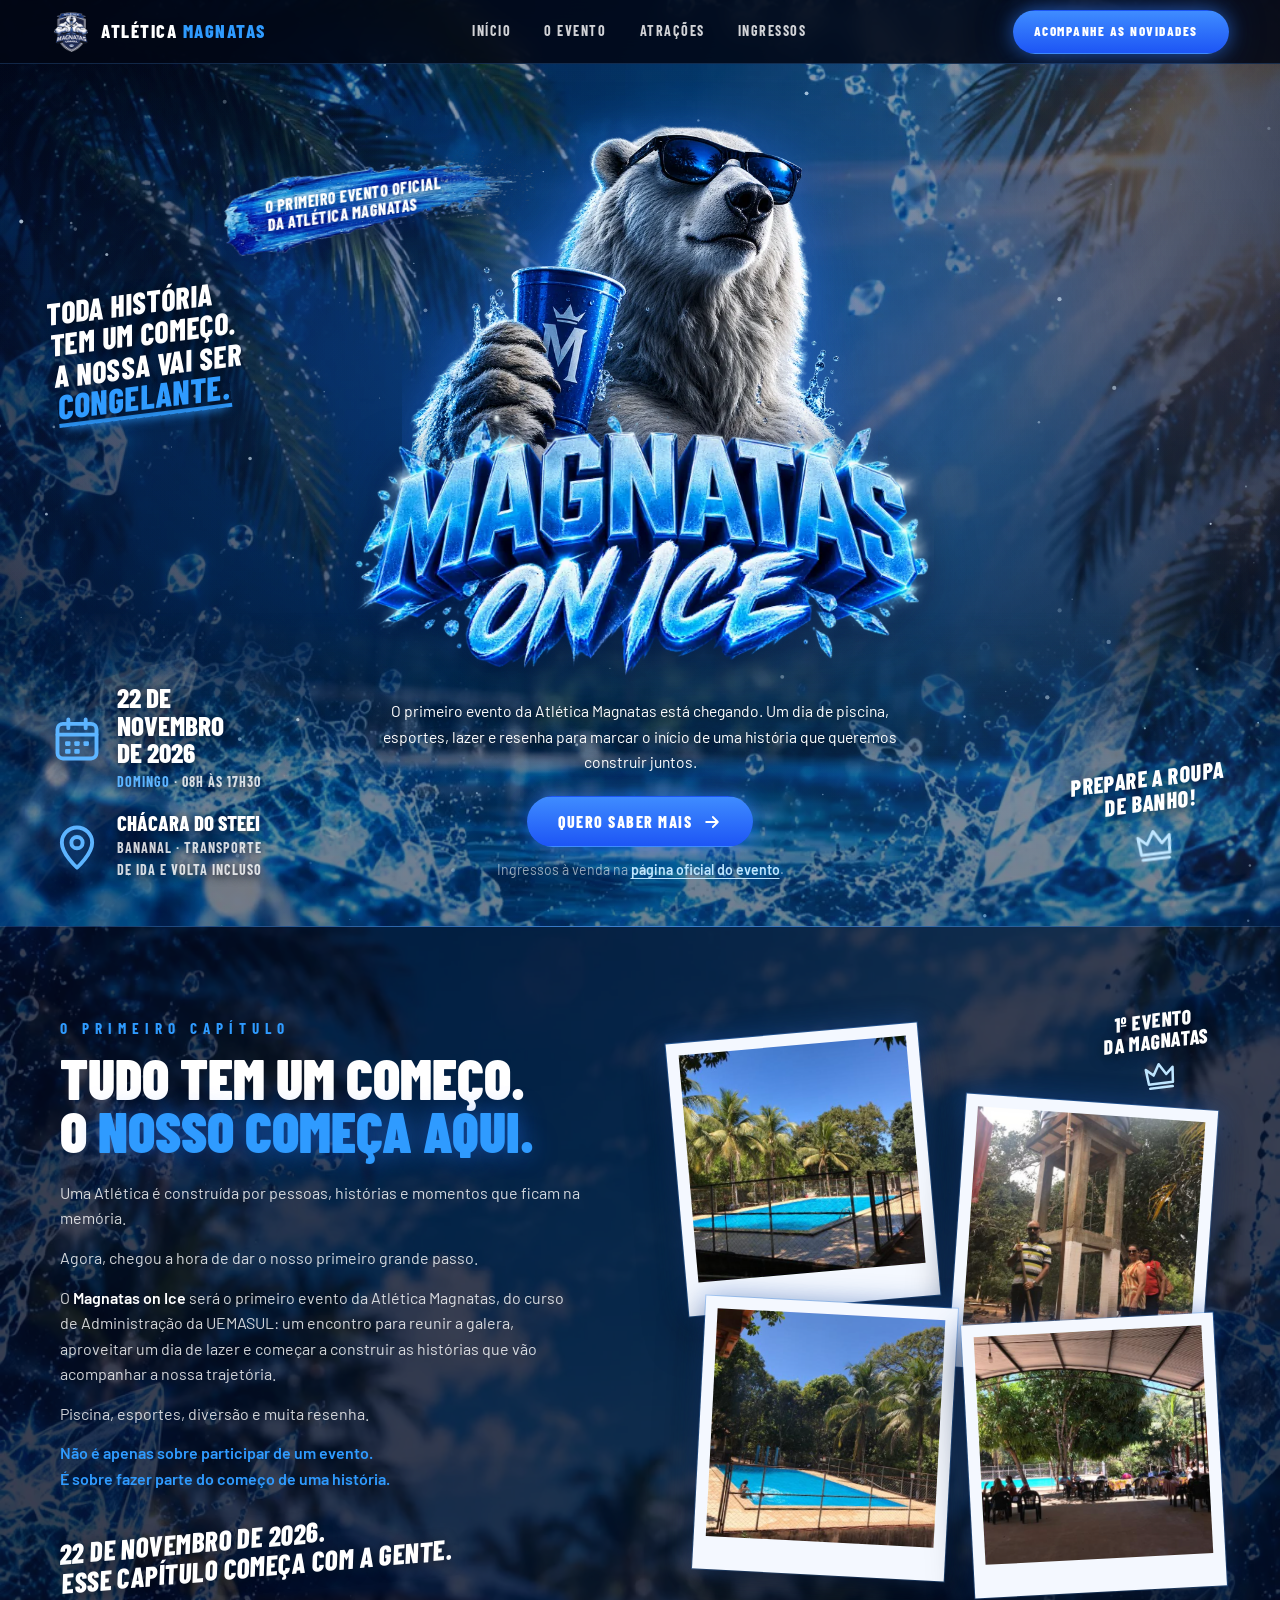
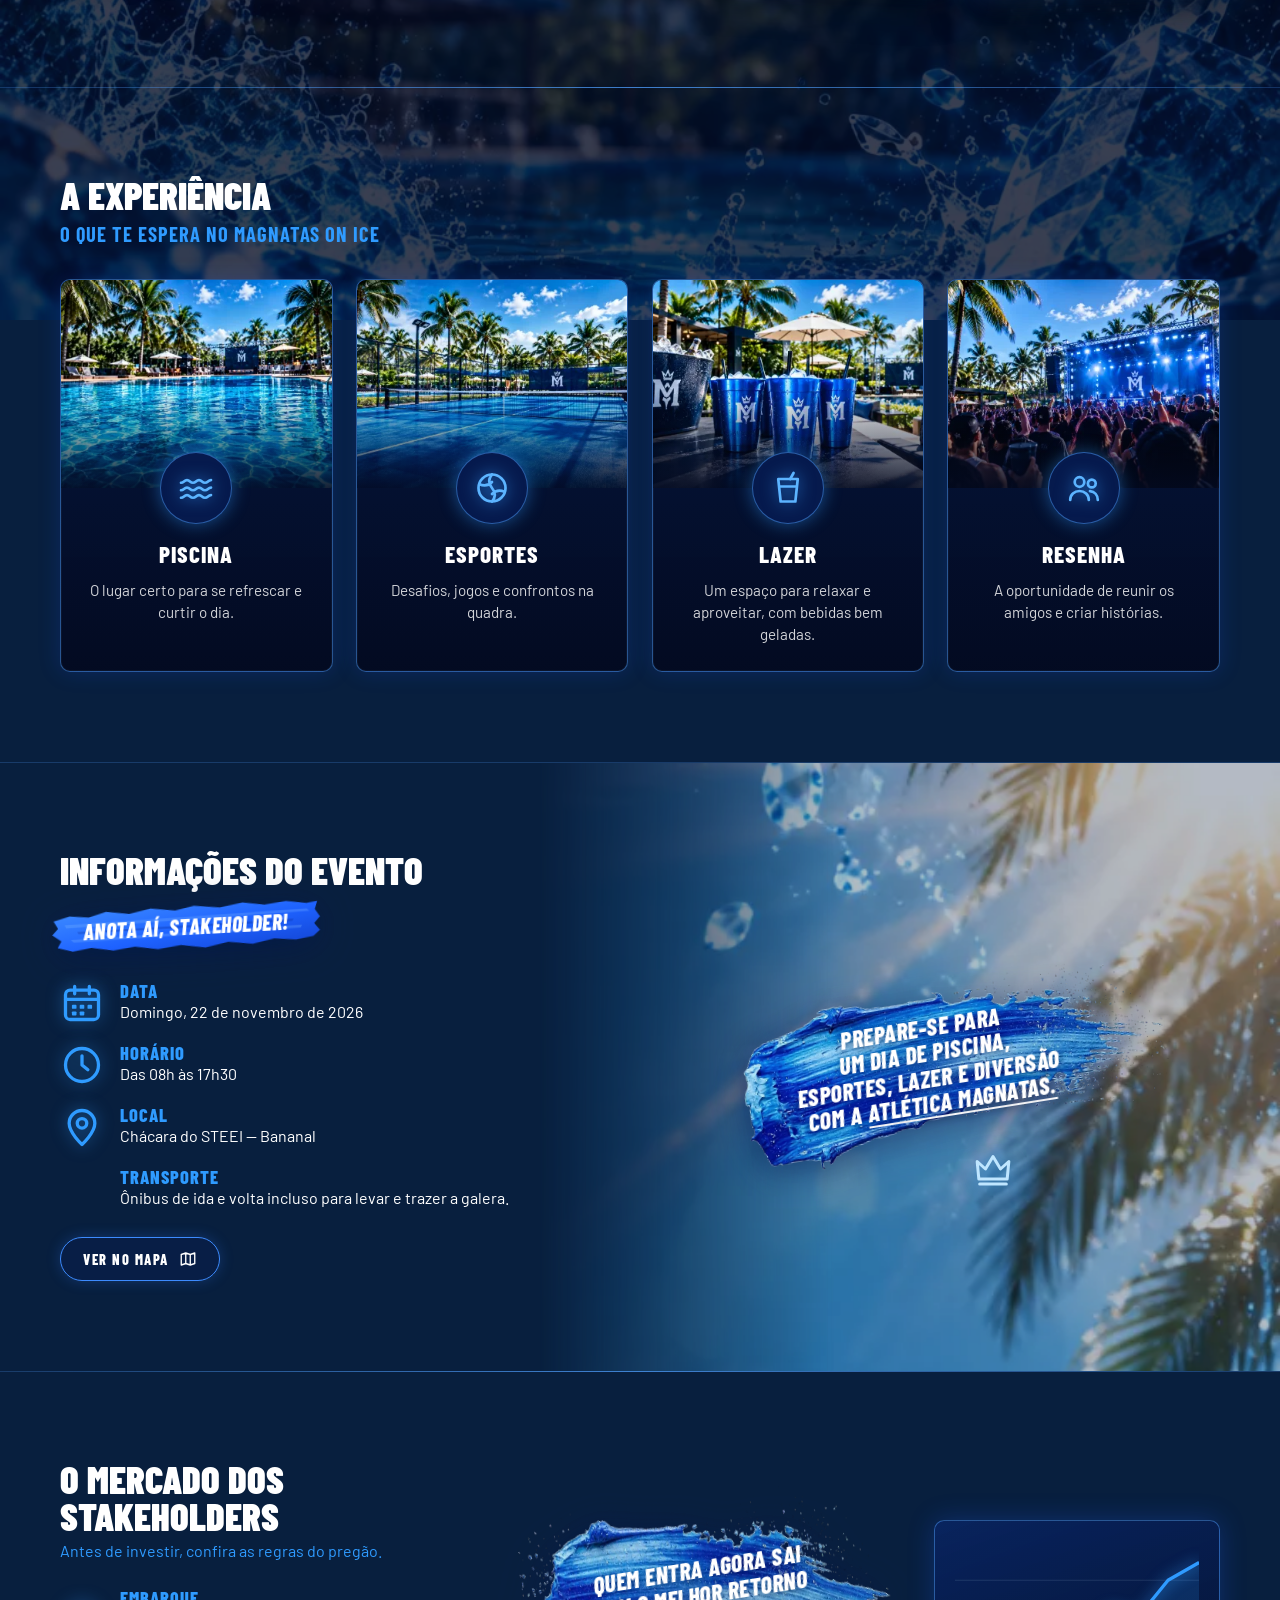
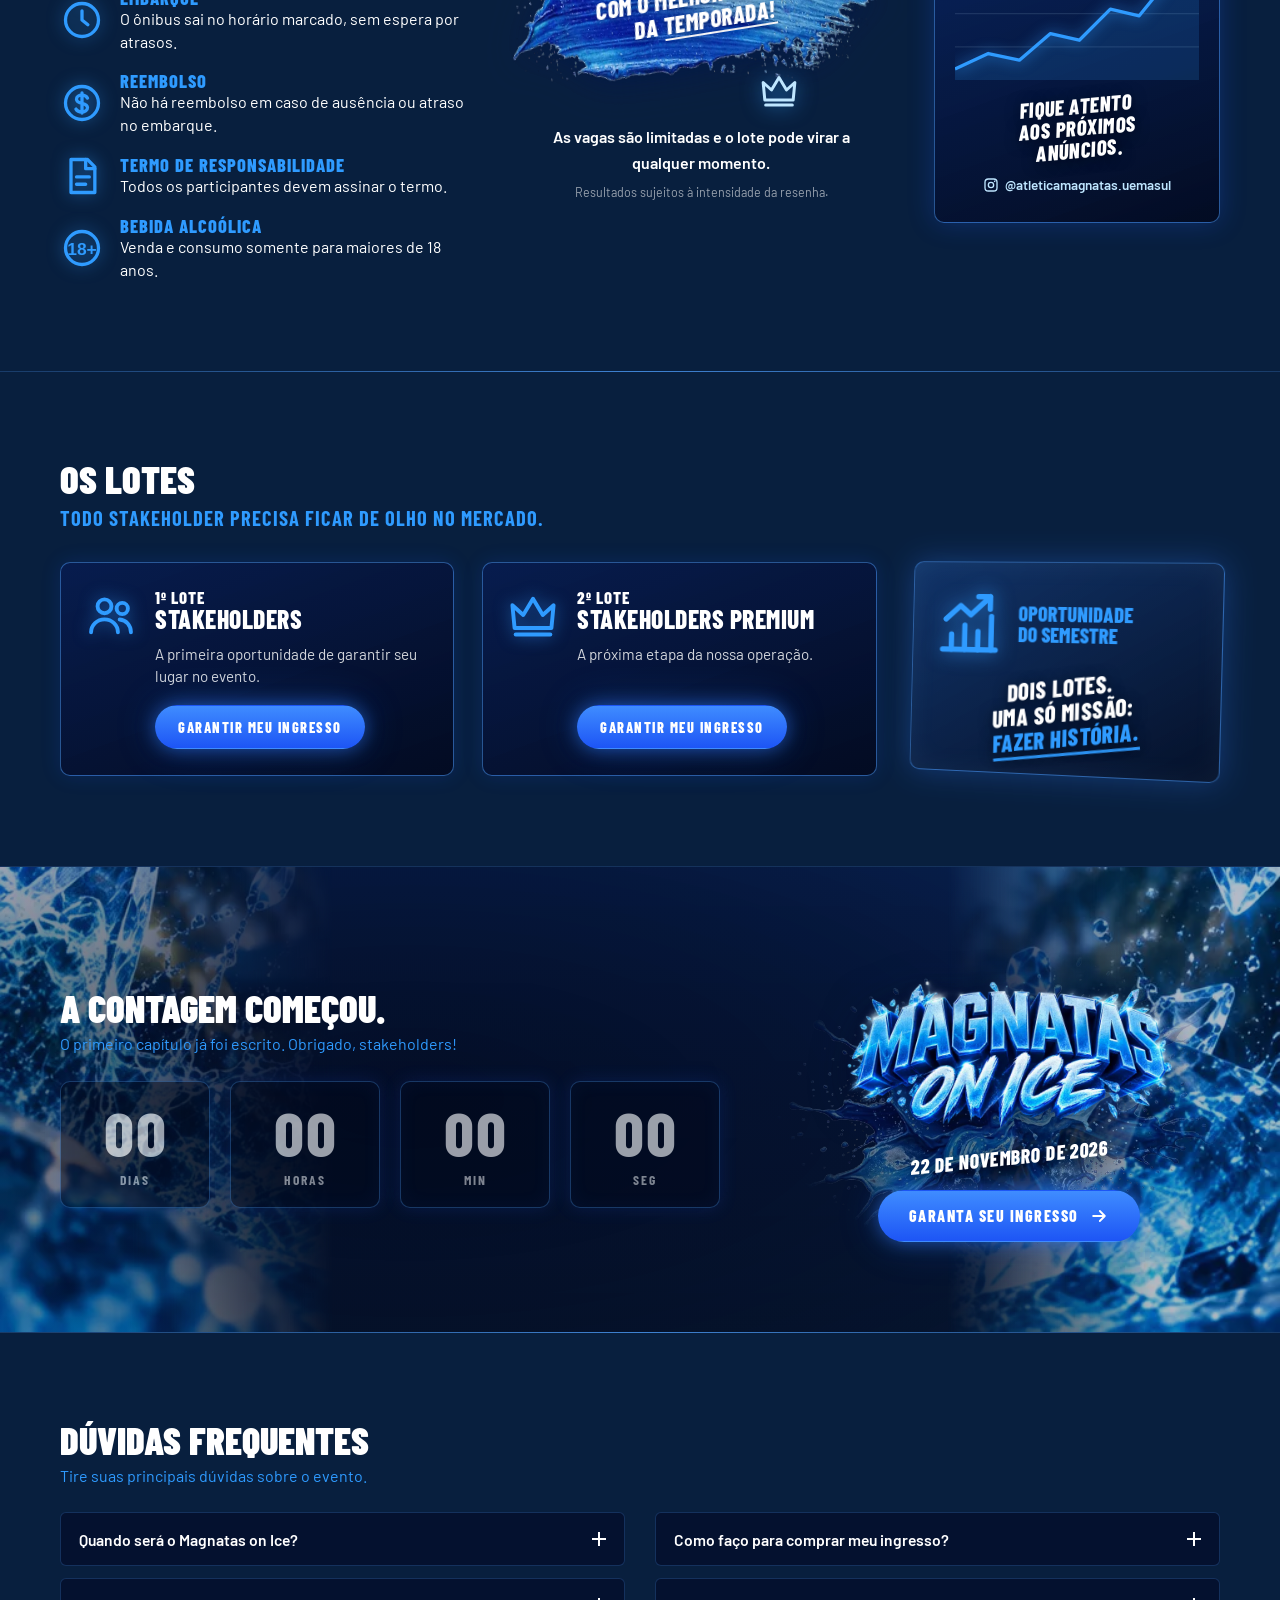
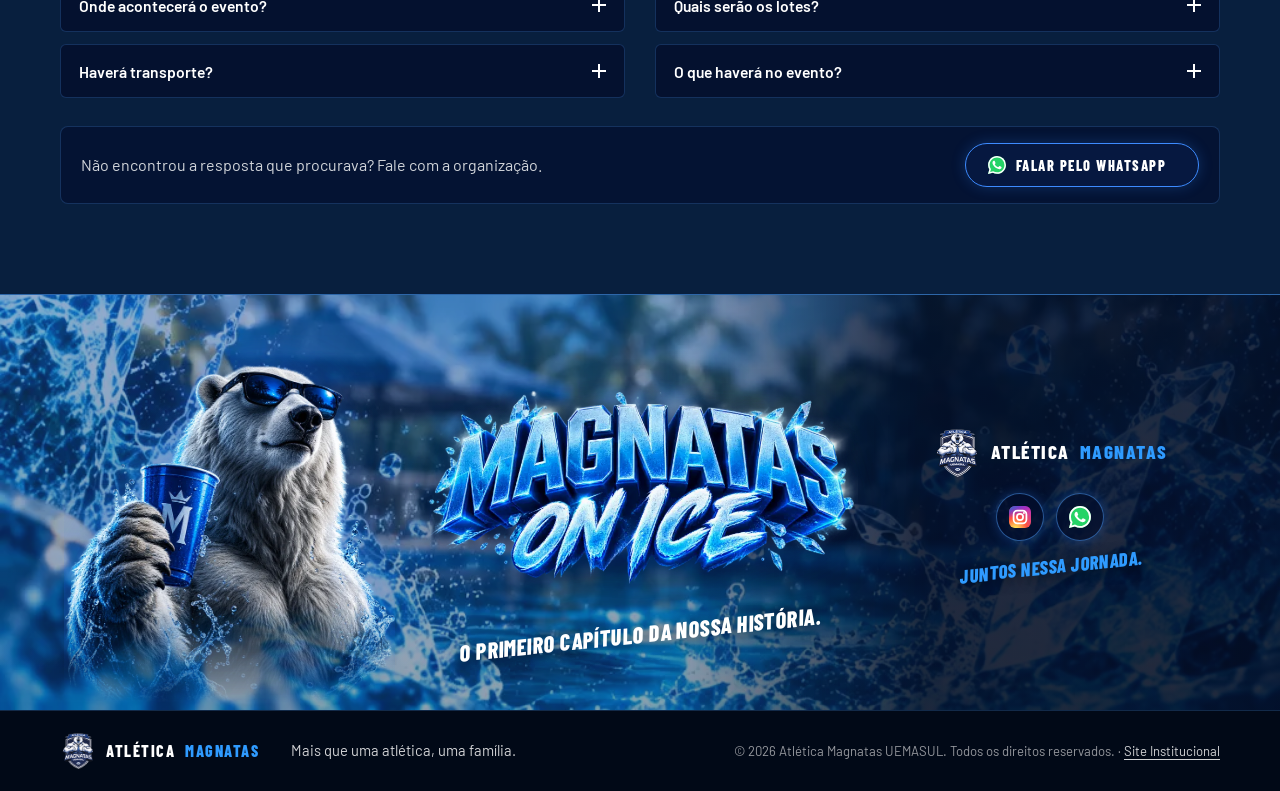
==== commit 1da1583b: "Menu, logotipo oficial, Instagram, pinceladas, neve no mobile e mapa - Menu: remove "Sobre a Magnata" ====
--- a/index.html
+++ b/index.html
@@ -23,6 +23,10 @@
 <!-- Ícones (traço em currentColor) -->
 <svg width="0" height="0" class="sr-only" aria-hidden="true" focusable="false">
   <symbol id="icone-instagram" viewBox="0 0 24 24"><rect x="3" y="3" width="18" height="18" rx="5" fill="none" stroke="currentColor" stroke-width="2"/><circle cx="12" cy="12" r="4" fill="none" stroke="currentColor" stroke-width="2"/><circle cx="17.5" cy="6.5" r="1.2" fill="currentColor"/></symbol>
+  <!-- Logomarca do Instagram (degradê da marca), usada ao lado do WhatsApp no rodapé -->
+  <radialGradient id="ig-degrade" cx="7" cy="25.5" r="25" gradientUnits="userSpaceOnUse"><stop offset="0" stop-color="#FFDD55"/><stop offset=".1" stop-color="#FFDD55"/><stop offset=".5" stop-color="#FF543E"/><stop offset="1" stop-color="#C837AB"/></radialGradient>
+  <radialGradient id="ig-degrade-roxo" cx="-3" cy="1.5" r="12" gradientTransform="matrix(.2 1 -2.6 .52 1.5 3.7)" gradientUnits="userSpaceOnUse"><stop offset="0" stop-color="#3771C8"/><stop offset=".13" stop-color="#3771C8"/><stop offset="1" stop-color="#6600FF" stop-opacity="0"/></radialGradient>
+  <symbol id="icone-instagram-marca" viewBox="0 0 24 24"><rect width="24" height="24" rx="6.5" fill="url(#ig-degrade)"/><rect width="24" height="24" rx="6.5" fill="url(#ig-degrade-roxo)"/><rect x="5" y="5" width="14" height="14" rx="4.2" fill="none" stroke="#FFF" stroke-width="1.9"/><circle cx="12" cy="12" r="3.4" fill="none" stroke="#FFF" stroke-width="1.9"/><circle cx="16.3" cy="7.7" r="1.05" fill="#FFF"/></symbol>
   <symbol id="icone-whatsapp" viewBox="0 0 24 24"><path d="M20.464 3.488A11.815 11.815 0 0 0 12.05 0C5.495 0 .16 5.335.157 11.892c0 2.096.547 4.142 1.588 5.945L.057 24l6.305-1.654a11.882 11.882 0 0 0 5.683 1.448h.005c6.554 0 11.89-5.335 11.893-11.893a11.821 11.821 0 0 0-3.48-8.413z" fill="#25D366"/><path d="M17.472 14.382c-.297-.149-1.758-.867-2.03-.967-.273-.099-.471-.148-.67.15-.197.297-.767.966-.94 1.164-.173.199-.347.223-.644.075-.297-.15-1.255-.463-2.39-1.475-.883-.788-1.48-1.761-1.653-2.059-.173-.297-.018-.458.13-.606.134-.133.298-.347.446-.52.149-.174.198-.298.298-.497.099-.198.05-.371-.025-.52-.075-.149-.669-1.612-.916-2.207-.242-.579-.487-.5-.669-.51-.173-.008-.371-.01-.57-.01-.198 0-.52.074-.792.372-.272.297-1.04 1.016-1.04 2.479 0 1.462 1.065 2.875 1.213 3.074.149.198 2.096 3.2 5.077 4.487.709.306 1.262.489 1.694.625.712.227 1.36.195 1.871.118.571-.085 1.758-.719 2.006-1.413.248-.694.248-1.289.173-1.413-.074-.124-.272-.198-.57-.347m-5.421 7.403h-.004a9.87 9.87 0 0 1-5.031-1.378l-.361-.214-3.741.982.998-3.648-.235-.374a9.86 9.86 0 0 1-1.51-5.26c.001-5.45 4.436-9.884 9.888-9.884 2.64 0 5.122 1.03 6.988 2.898a9.825 9.825 0 0 1 2.893 6.994c-.003 5.45-4.437 9.884-9.885 9.884m8.413-18.297A11.815 11.815 0 0 0 12.05 0C5.495 0 .16 5.335.157 11.892c0 2.096.547 4.142 1.588 5.945L.057 24l6.305-1.654a11.882 11.882 0 0 0 5.683 1.448h.005c6.554 0 11.89-5.335 11.893-11.893a11.821 11.821 0 0 0-3.48-8.413z" fill="#FFF"/></symbol>
   <symbol id="icone-calendario" viewBox="0 0 24 24"><g fill="none" stroke="currentColor" stroke-width="1.8" stroke-linecap="round"><rect x="3" y="5" width="18" height="16" rx="2.5"/><path d="M3 10h18M8 3v4M16 3v4"/></g><g fill="currentColor"><rect x="6.5" y="13" width="2.5" height="2.2" rx=".5"/><rect x="10.75" y="13" width="2.5" height="2.2" rx=".5"/><rect x="15" y="13" width="2.5" height="2.2" rx=".5"/><rect x="6.5" y="16.6" width="2.5" height="2.2" rx=".5"/><rect x="10.75" y="16.6" width="2.5" height="2.2" rx=".5"/></g></symbol>
   <symbol id="icone-relogio" viewBox="0 0 24 24"><g fill="none" stroke="currentColor" stroke-width="1.8" stroke-linecap="round" stroke-linejoin="round"><circle cx="12" cy="12" r="9"/><path d="M12 7v5l3.2 2.6"/></g></symbol>
@@ -44,18 +48,17 @@
 
 <!-- ═══ MENU ═══ -->
 <header class="topbar" id="topo">
-  <a class="brand" href="#topo" aria-label="Atlética Magnatas — início da página">
+  <a class="brand" href="#inicio" aria-label="Atlética Magnatas — início da página">
     <img src="magnatas-on-ice/img/logo-sm.png" alt="" width="40" height="40">
     <span class="brand-text">Atlética <em>Magnatas</em></span>
   </a>
 
   <nav class="nav" id="nav" aria-label="Seções da página">
-    <a href="#topo">Início</a>
+    <a href="#inicio">Início</a>
     <a href="#capitulo" data-secao="capitulo">O evento</a>
     <a href="#experiencia" data-secao="experiencia">Atrações</a>
     <a href="#lotes" data-secao="lotes">Ingressos</a>
     <a href="#faq" data-secao="faq" class="nav-extra">Dúvidas</a>
-    <a href="/site-institucional/" class="nav-externo">Sobre a Magnatas</a>
   </nav>
 
   <div class="topbar-acoes">
@@ -72,7 +75,7 @@
 
   <!-- ═══ HERO ═══ -->
   <!-- O fundo oficial é global (css: body::before); .hero-fundo só reforça a leitura -->
-  <section class="hero" aria-labelledby="hero-titulo">
+  <section class="hero" id="inicio" aria-labelledby="hero-titulo">
     <div class="hero-fundo" aria-hidden="true"></div>
     <canvas class="neve" aria-hidden="true"></canvas>
     <div class="hero-gelo" aria-hidden="true"></div>
@@ -204,8 +207,8 @@
           <li><svg width="40" height="40" aria-hidden="true" focusable="false"><use href="#icone-local"/></svg><span><strong>Local</strong>Chácara do STEEI — Bananal</span></li>
           <li class="sem-icone"><span><strong>Transporte</strong>Ônibus de ida e volta incluso para levar e trazer a galera.</span></li>
         </ul>
-        <!-- Coordenadas do local cadastradas no evento oficial -->
-        <a class="btn btn-contorno btn-sm" href="https://www.google.com/maps/search/?api=1&amp;query=-5.6495075%2C-47.3945716" target="_blank" rel="noopener noreferrer">
+        <!-- Link oficial do local (Chácara do STEEI — Bananal) no Google Maps -->
+        <a class="btn btn-contorno btn-sm" href="https://maps.app.goo.gl/6aMqxwr9tk5iqEum7?g_st=iw" target="_blank" rel="noopener noreferrer">
           Ver no mapa <svg width="18" height="18" aria-hidden="true" focusable="false"><use href="#icone-mapa"/></svg><span class="sr-only"> (abre em nova aba)</span>
         </a>
       </div>
@@ -300,7 +303,8 @@
         </div>
       </div>
       <div class="contagem-assinatura">
-        <p class="assinatura" aria-hidden="true"><span>Magnatas</span><span>on Ice</span></p>
+        <!-- Logotipo oficial (img/logo-magnatas-on-ice.png) no lugar da assinatura escrita -->
+        <p class="logo-assinatura contagem-logo"><picture><source type="image/webp" srcset="magnatas-on-ice/img/logo-magnatas-on-ice-800.webp 800w, magnatas-on-ice/img/logo-magnatas-on-ice-1400.webp 1400w" sizes="(min-width: 901px) 340px, 260px"><img src="magnatas-on-ice/img/logo-magnatas-on-ice.png" width="1672" height="941" alt="Magnatas on Ice" loading="lazy" decoding="async"></picture></p>
         <p class="contagem-data manuscrito">22 de novembro de 2026</p>
         <a class="btn btn-primario" data-ingressos href="https://www.sympla.com.br/evento/magnatas-on-ice/3632754?share_id=whatsapp" target="_blank" rel="noopener noreferrer">Garanta seu ingresso <svg width="20" height="20" aria-hidden="true" focusable="false"><use href="#icone-seta"/></svg><span class="sr-only"> (abre em nova aba)</span></a>
       </div>
@@ -362,13 +366,13 @@
       </picture>
     </div>
     <div class="final-centro">
-      <h2 class="assinatura" id="final-titulo"><span>Magnatas</span><span>on Ice</span></h2>
+      <h2 class="logo-assinatura final-logo-ice" id="final-titulo"><picture><source type="image/webp" srcset="magnatas-on-ice/img/logo-magnatas-on-ice-800.webp 800w, magnatas-on-ice/img/logo-magnatas-on-ice-1400.webp 1400w" sizes="(min-width: 901px) 460px, min(80vw, 340px)"><img src="magnatas-on-ice/img/logo-magnatas-on-ice.png" width="1672" height="941" alt="Magnatas on Ice" loading="lazy" decoding="async"></picture></h2>
       <p class="final-frase manuscrito">O primeiro capítulo da nossa história.</p>
     </div>
     <div class="final-marca">
       <p class="final-logo"><img src="magnatas-on-ice/img/logo-sm.png" alt="" width="48" height="48" loading="lazy"> Atlética <em>Magnatas</em></p>
       <ul class="redes" aria-label="Redes da Atlética Magnatas">
-        <li><a href="https://www.instagram.com/atleticamagnatas.uemasul/" target="_blank" rel="noopener" aria-label="Instagram da Atlética Magnatas (abre em nova aba)"><svg width="22" height="22" aria-hidden="true" focusable="false"><use href="#icone-instagram"/></svg></a></li>
+        <li><a href="https://www.instagram.com/atleticamagnatas.uemasul/" target="_blank" rel="noopener" aria-label="Instagram da Atlética Magnatas (abre em nova aba)"><svg width="22" height="22" aria-hidden="true" focusable="false"><use href="#icone-instagram-marca"/></svg></a></li>
         <li><a href="https://api.whatsapp.com/send?phone=5599984976707&amp;text=Ol%C3%A1%21%20Estou%20entrando%20em%20contato%20para%20tirar%20algumas%20d%C3%BAvidas%20sobre%20o%20evento%20*Magnatas%20on%20Ice*%20%F0%9F%A7%8A%F0%9F%90%BB%E2%80%8D%E2%9D%84%EF%B8%8F" target="_blank" rel="noopener noreferrer" aria-label="Falar com a organização pelo WhatsApp (abre em nova aba)"><svg width="22" height="22" aria-hidden="true" focusable="false"><use href="#icone-whatsapp"/></svg></a></li>
       </ul>
       <p class="manuscrito final-juntos">Juntos nessa jornada.</p>
@@ -390,7 +394,7 @@
      Aparece só depois que os botões do hero saem da tela e some ao chegar na chamada final e no rodapé.
      Sem link de ingressos, oferece o Instagram; com link, oferece os ingressos. -->
 <aside class="barra-acao" aria-label="Atalho do evento">
-  <span class="barra-texto" aria-hidden="true">Magnatas <em>on Ice</em></span>
+  <span class="logo-assinatura barra-logo"><picture><source type="image/webp" srcset="magnatas-on-ice/img/logo-magnatas-on-ice-800.webp 800w, magnatas-on-ice/img/logo-magnatas-on-ice-1400.webp 1400w" sizes="110px"><img src="magnatas-on-ice/img/logo-magnatas-on-ice.png" width="1672" height="941" alt="Magnatas on Ice" loading="lazy" decoding="async"></picture></span>
   <a class="btn btn-primario btn-sm" data-ingressos href="https://www.sympla.com.br/evento/magnatas-on-ice/3632754?share_id=whatsapp" target="_blank" rel="noopener noreferrer">Ingressos<span class="sr-only"> (abre em nova aba)</span></a>
   <a class="btn btn-primario btn-sm" data-sem-ingressos href="https://www.instagram.com/atleticamagnatas.uemasul/" target="_blank" rel="noopener" hidden>
     <svg width="18" height="18" aria-hidden="true" focusable="false"><use href="#icone-instagram"/></svg>
--- a/magnatas-on-ice/css/style.css
+++ b/magnatas-on-ice/css/style.css
@@ -435,20 +435,10 @@
 .contagem-assinatura { display: grid; justify-items: center; text-align: center; gap: 4px; }
 .contagem-data { font-size: clamp(1.1rem, 1.6vw, 1.4rem); transform: rotate(-6deg); margin-bottom: 18px; }
 
-/* Assinatura "MAGNATAS ON ICE" em pincel (contagem e chamada final) */
-.assinatura {
-  display: grid; justify-items: center; transform: rotate(-7deg) skewX(-6deg);
-  font-family: var(--fonte-titulo); font-style: italic; font-weight: 800; text-transform: uppercase;
-  line-height: .9; font-size: clamp(2.2rem, 3.6vw, 3.2rem); color: var(--branco);
-  /* brilho por filtro: text-shadow apareceria através do texto recortado pelo gradiente */
-  filter: drop-shadow(3px 4px 0 #1446D6) drop-shadow(0 0 14px rgba(47, 155, 255, .85));
-}
-.assinatura span {
-  background: linear-gradient(180deg, #FFFFFF 0%, #E4F6FF 40%, #8FD0FF 75%, #4A98FF 100%);
-  -webkit-background-clip: text; background-clip: text; color: transparent;
-  padding-right: .08em; /* evita cortar a última letra itálica */
-}
-.assinatura span + span { margin-left: .6em; }
+/* Logotipo oficial MAGNATAS ON ICE no lugar das assinaturas escritas (contagem, chamada final, barra do celular) */
+.logo-assinatura { display: block; margin: 0; line-height: 0; }
+.logo-assinatura img { display: block; width: 100%; height: auto; object-fit: contain; filter: drop-shadow(0 8px 20px rgba(0, 8, 40, .6)); }
+.contagem-logo { width: clamp(240px, 26vw, 340px); }
 
 /* Dúvidas frequentes */
 .faq-lista { display: grid; grid-template-columns: repeat(2, minmax(0, 1fr)); gap: 12px clamp(16px, 2.4vw, 32px); align-items: start; }
@@ -497,7 +487,7 @@
 }
 .final-mascote { align-self: end; justify-self: start; width: min(340px, 100%); }
 .final-centro { text-align: center; padding-bottom: 40px; }
-.final .assinatura { font-size: clamp(2.6rem, 5vw, 4.4rem); }
+.final-logo-ice { width: clamp(300px, 34vw, 460px); margin-inline: auto; }
 .final-frase { margin-top: 20px; font-size: clamp(1.15rem, 1.8vw, 1.6rem); transform: rotate(-6deg); }
 .final-marca { display: grid; justify-items: center; gap: 16px; padding-bottom: 40px; text-align: center; }
 .final-logo, .rodape-marca {
@@ -536,32 +526,38 @@
   background: url("../img/pinceladas/pincelada-horizontal.webp") 0 50% / 100% 100% no-repeat;
 }
 .hero-tag > span { position: relative; text-shadow: 0 2px 6px rgba(0, 12, 60, .55); }
-/* B. diagonal: atrás do título "Os lotes" e na arte lateral de "Informações do evento" */
-.lotes { overflow: hidden; }
-.lotes > .container { position: relative; z-index: 1; }
-.lotes::after {
-  content: ""; position: absolute; z-index: 0; pointer-events: none;
-  top: clamp(18px, 3vw, 40px); left: max(-40px, calc(50% - 580px - 110px));
-  width: clamp(240px, 28vw, 380px); aspect-ratio: 1224 / 670;
+/* A. horizontal também na frase de "Informações do evento": a tinta acompanha o bloco de texto
+   (os respingos saem à direita, fora da área do texto) */
+.info-arte .pincel-citacao { position: relative; background: none; padding: .6em 1.3em .7em; }
+.info-arte .pincel-citacao::before {
+  content: ""; position: absolute; inset: -12% -24% -16% -7%; z-index: -1; pointer-events: none;
+  background: url("../img/pinceladas/pincelada-horizontal.webp") 0 50% / 100% 100% no-repeat;
+}
+.info-arte .pincel-citacao > span { position: relative; text-shadow: 0 2px 6px rgba(0, 12, 60, .55); }
+/* B. diagonal: chamada do "Mercado dos stakeholders". A tinta é girada (+24°) para ficar paralela
+   ao texto e comprimida no sentido do traço para acompanhar a largura da frase; o conjunto
+   inteiro mantém a inclinação de -9° da chamada. */
+.mercado-centro .pincel-citacao { position: relative; background: none; padding: .7em 1.2em .8em; }
+.mercado-centro .pincel-citacao::before {
+  content: ""; position: absolute; left: 50%; top: 56%; z-index: -1; pointer-events: none;
+  width: 250%; aspect-ratio: 1224 / 670;
+  transform: translate(-50%, -50%) scaleX(.52) rotate(24deg);
   background: url("../img/pinceladas/pincelada-diagonal.webp") center / contain no-repeat;
-  opacity: .45;
-}
-.info-arte::before {
-  content: ""; position: absolute; z-index: -1; pointer-events: none;
-  left: 50%; top: 50%; width: min(600px, 120%); aspect-ratio: 1224 / 670;
-  transform: translate(-50%, -50%);
-  background: url("../img/pinceladas/pincelada-diagonal.webp") center / contain no-repeat;
-  opacity: .55;
-}
-.info-arte { isolation: isolate; }
-/* C. explosão: atrás da assinatura e do botão de ingresso da contagem */
+}
+.mercado-centro .pincel-citacao > span { position: relative; text-shadow: 0 2px 6px rgba(0, 12, 60, .55); }
+.mercado-centro { gap: 0; }
+.mercado-centro .coroa-solta { margin: 18px 0 14px 40%; }
+.mercado-aviso { margin-bottom: 8px; }
+/* C. explosão: fundo discreto atrás da assinatura, da data e do botão de ingresso da contagem */
 .contagem-assinatura { position: relative; isolation: isolate; }
 .contagem-assinatura::before {
   content: ""; position: absolute; z-index: -1; pointer-events: none;
-  left: 50%; top: 46%; width: min(600px, 150%); aspect-ratio: 720 / 494;
+  left: 50%; top: 52%; width: min(470px, 125%); aspect-ratio: 720 / 494;
   transform: translate(-50%, -50%);
   background: url("../img/pinceladas/explosao-tinta.webp") center / contain no-repeat;
   opacity: .5;
+  -webkit-mask-image: radial-gradient(closest-side, #000 65%, transparent);
+  mask-image: radial-gradient(closest-side, #000 65%, transparent);
 }
 
 @media (max-width: 1100px) {
@@ -639,8 +635,8 @@
     transition: transform .3s ease, visibility 0s linear .3s;
   }
   .barra-acao.visivel { visibility: visible; transform: none; transition: transform .3s ease, visibility 0s; }
-  .barra-texto { font-family: var(--fonte-titulo); font-weight: 800; letter-spacing: 1.5px; text-transform: uppercase; color: var(--branco); font-size: 1rem; }
-  .barra-texto em { color: var(--gelo); }
+  .barra-logo { width: 104px; }
+  .barra-logo img { filter: none; }
 }
 
 @media (max-width: 560px) {
@@ -671,11 +667,9 @@
   .contagem-num { font-size: 2.3rem; }
   .contagem-rotulo { font-size: .75rem; letter-spacing: 1px; }
   .contato-duvidas .btn { width: 100%; }
-  .barra-texto { font-size: .9rem; }
-  /* pinceladas: menores e mais discretas no celular */
-  .lotes::after { width: 240px; left: -30px; top: 30px; opacity: .65; }
-  .info-arte::before { width: 120%; opacity: .35; }
-  .contagem-assinatura::before { width: 125%; opacity: .42; }
+  .barra-logo { width: 92px; }
+  /* explosão um pouco menor no celular */
+  .contagem-assinatura::before { width: 115%; opacity: .45; }
 }
 
 @media (max-width: 380px) {
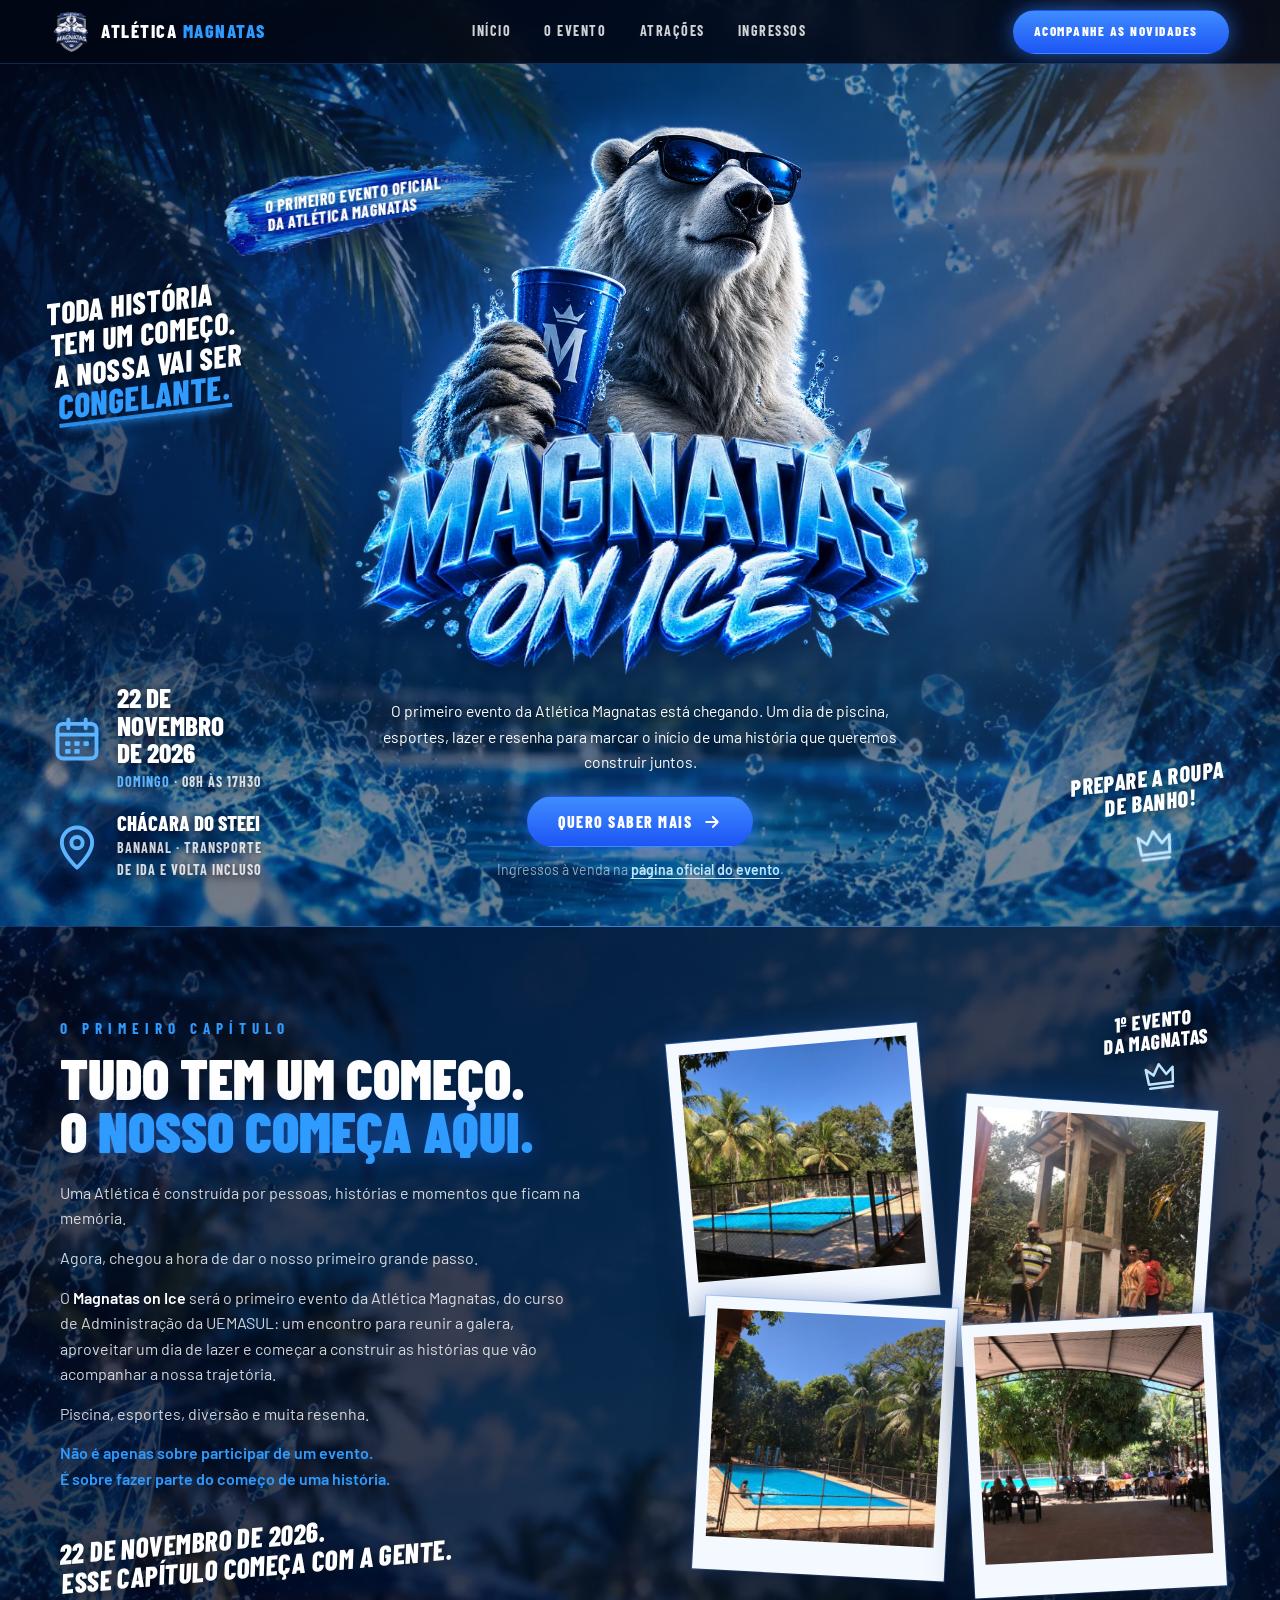
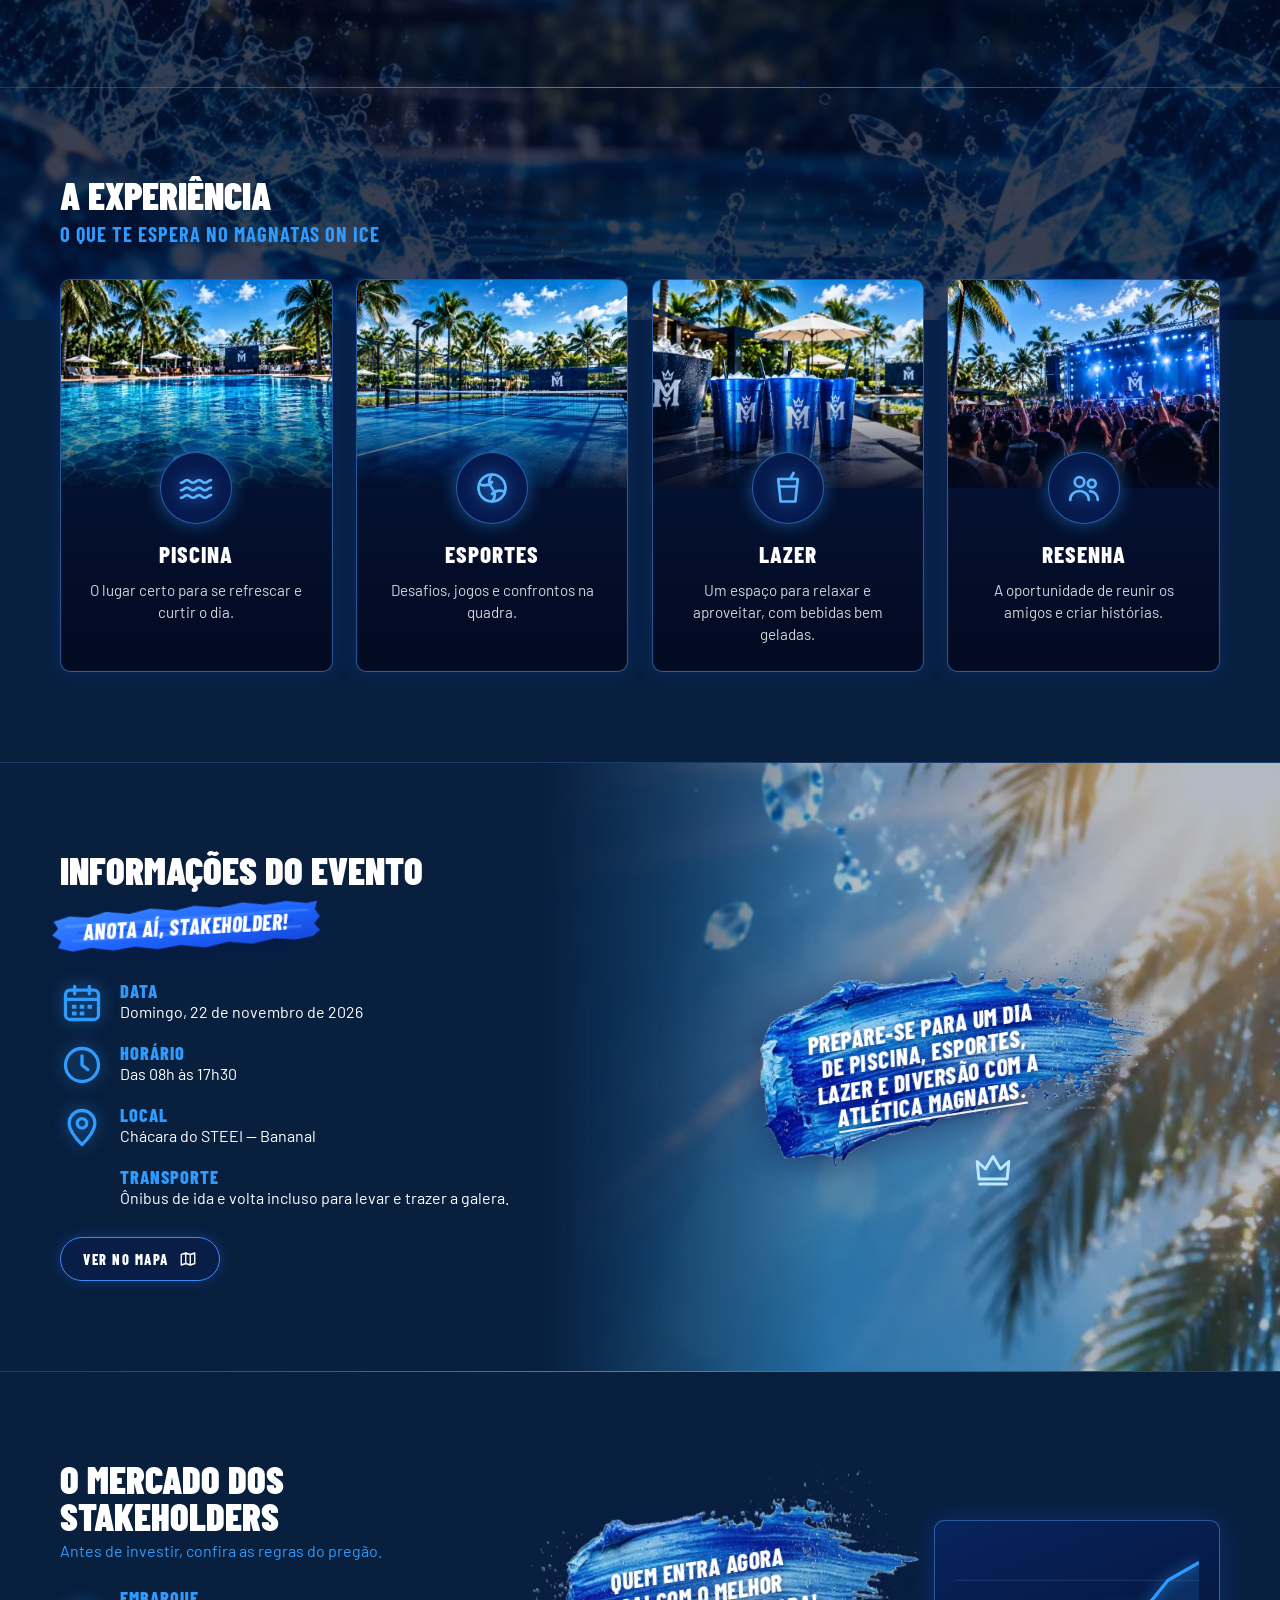
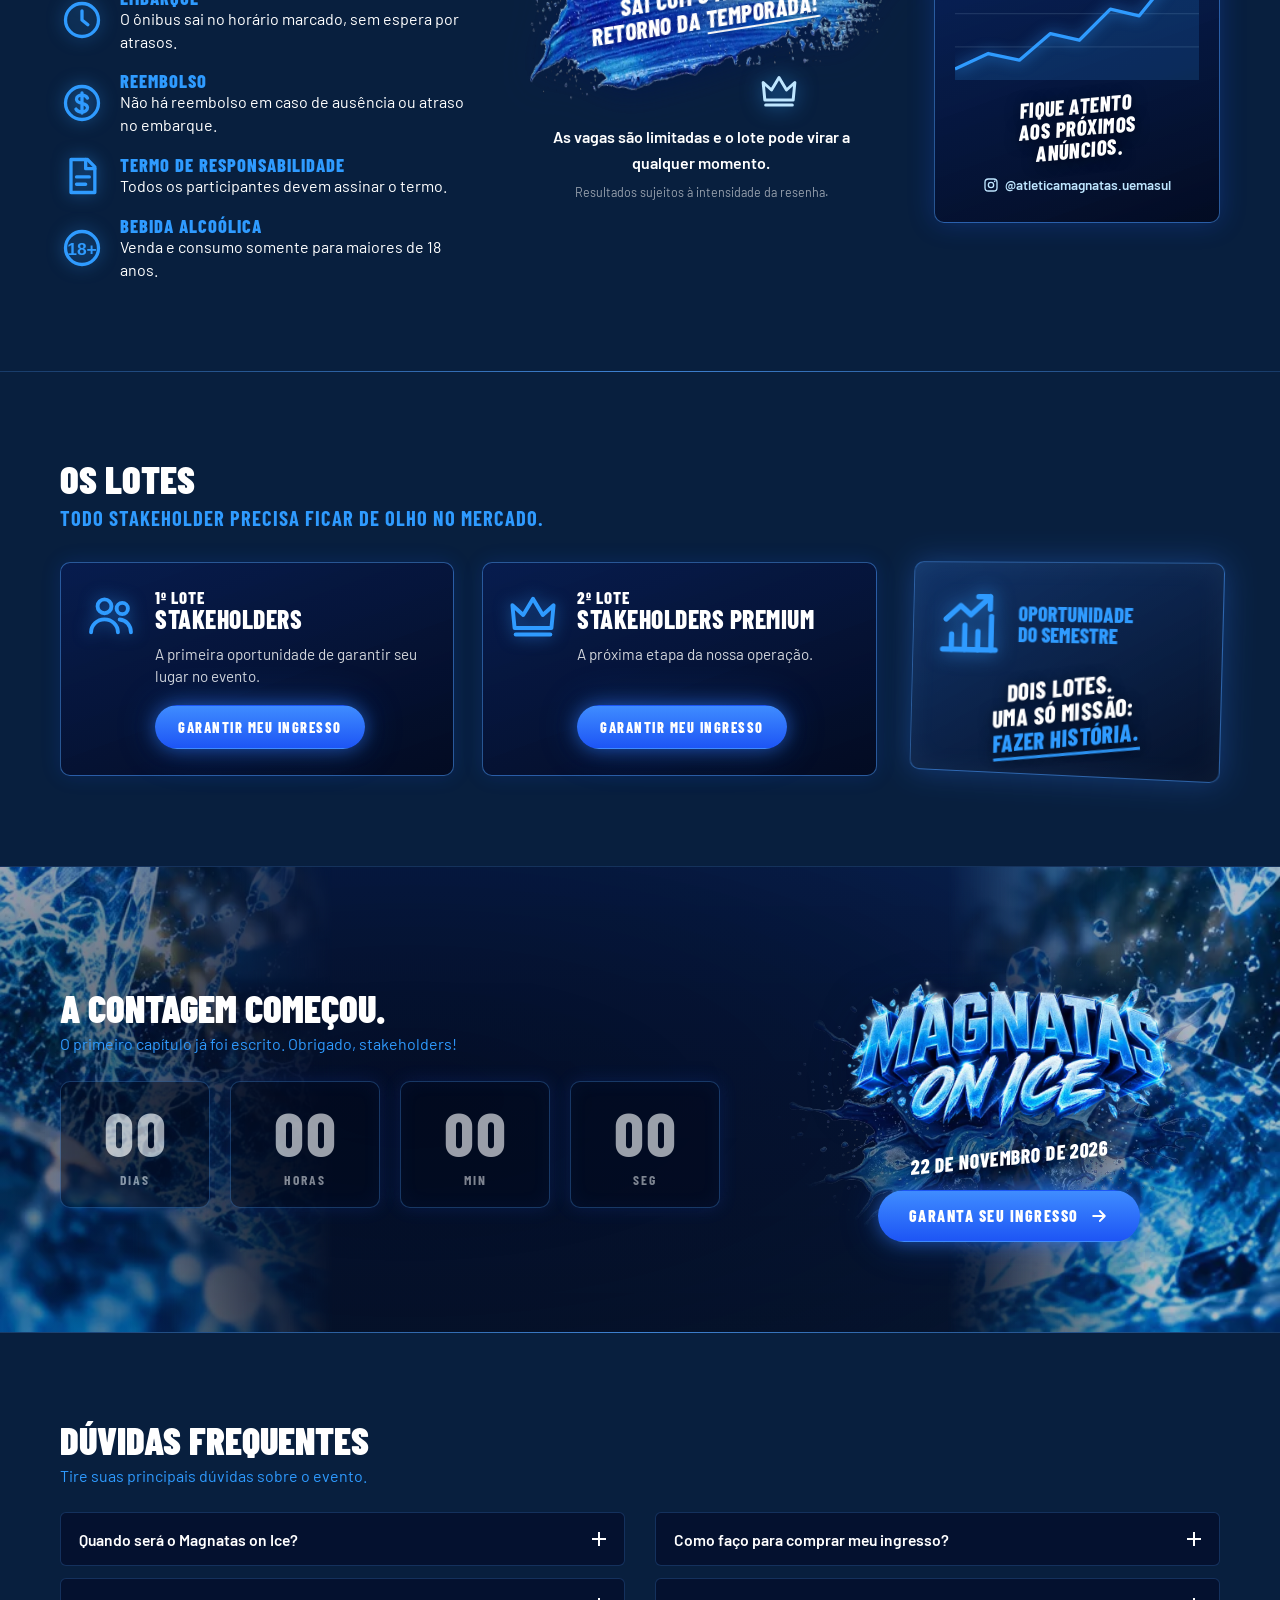
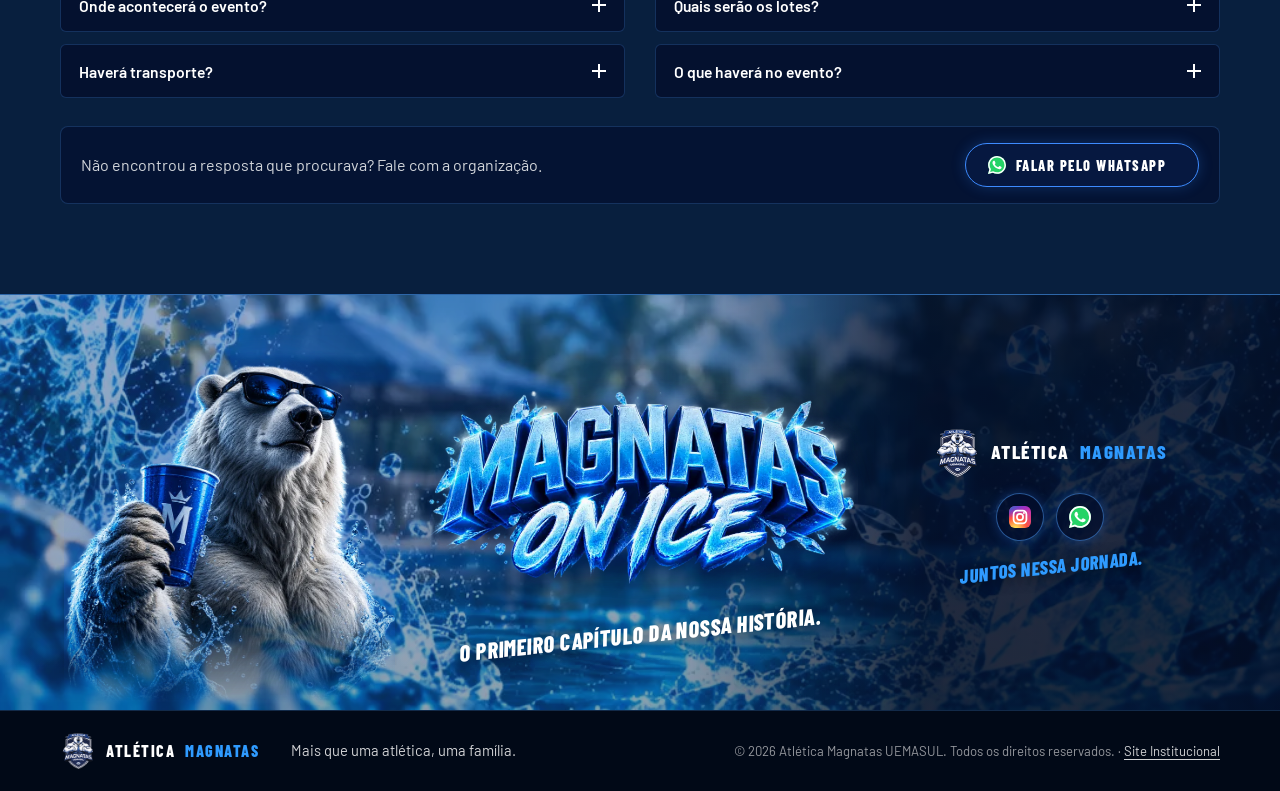
==== commit 0f9ff7b3: "Capa oficial de compartilhamento e enquadramento das frases nas pinceladas - Open Graph e Twitter/X " ====
--- a/index.html
+++ b/index.html
@@ -6,10 +6,27 @@
 <title>Magnatas on Ice — Atlética Magnatas UEMASUL</title>
 <meta name="description" content="Magnatas on Ice, o primeiro evento da Atlética Magnatas UEMASUL. Domingo, 22 de novembro de 2026, das 08h às 17h30, na Chácara do STEEI (Bananal).">
 <meta name="theme-color" content="#02040E">
+<!-- Prévia de compartilhamento (WhatsApp, Telegram, Facebook, X). URLs absolutas do domínio oficial na Vercel.
+     Capa: img/compartilhamento/capa-magnatas-on-ice.jpg (cópia otimizada do PNG original 1600x836, mesma pasta).
+     Se trocar a imagem, mude também o nome do arquivo: as plataformas guardam a prévia em cache pela URL. -->
+<link rel="canonical" href="https://magnatas-sand.vercel.app/">
 <meta property="og:type" content="website">
-<meta property="og:title" content="Magnatas on Ice">
-<meta property="og:description" content="O primeiro evento da Atlética Magnatas UEMASUL. 22 de novembro de 2026.">
-<!-- PENDENTE: og:image (1200x630) com URL absoluta do domínio final -->
+<meta property="og:locale" content="pt_BR">
+<meta property="og:site_name" content="Atlética Magnatas UEMASUL">
+<meta property="og:url" content="https://magnatas-sand.vercel.app/">
+<meta property="og:title" content="MAGNATAS ON ICE | O Verão Vai Congelar">
+<meta property="og:description" content="Prepare a roupa de banho e a disposição! Dia 22 de novembro de 2026, a Atlética Magnatas espera você para um dia de piscina, esportes, lazer e diversão.">
+<meta property="og:image" content="https://magnatas-sand.vercel.app/magnatas-on-ice/img/compartilhamento/capa-magnatas-on-ice.jpg">
+<meta property="og:image:secure_url" content="https://magnatas-sand.vercel.app/magnatas-on-ice/img/compartilhamento/capa-magnatas-on-ice.jpg">
+<meta property="og:image:type" content="image/jpeg">
+<meta property="og:image:width" content="1600">
+<meta property="og:image:height" content="836">
+<meta property="og:image:alt" content="Arte do Magnatas on Ice: urso-polar de óculos escuros com copo azul da Atlética Magnatas, logotipo do evento, data 22 de novembro de 2026 e Chácara do STEEI.">
+<meta name="twitter:card" content="summary_large_image">
+<meta name="twitter:title" content="MAGNATAS ON ICE | O Verão Vai Congelar">
+<meta name="twitter:description" content="Prepare a roupa de banho e a disposição! Dia 22 de novembro de 2026, a Atlética Magnatas espera você para um dia de piscina, esportes, lazer e diversão.">
+<meta name="twitter:image" content="https://magnatas-sand.vercel.app/magnatas-on-ice/img/compartilhamento/capa-magnatas-on-ice.jpg">
+<meta name="twitter:image:alt" content="Arte do Magnatas on Ice: urso-polar de óculos escuros com copo azul da Atlética Magnatas, logotipo do evento, data 22 de novembro de 2026 e Chácara do STEEI.">
 <link rel="icon" type="image/png" href="magnatas-on-ice/img/logo-sm.png">
 <!-- Fontes Barlow hospedadas localmente (fonts/, licença OFL). Pré-carrega só os pesos do título. -->
 <link rel="preload" as="font" type="font/woff2" href="magnatas-on-ice/fonts/barlow-condensed-800.woff2" crossorigin>
@@ -213,7 +230,7 @@
         </a>
       </div>
       <div class="info-arte" aria-hidden="true">
-        <p class="pincel pincel-citacao"><span>Prepare-se para<br>um dia de piscina,<br>esportes, lazer e diversão<br>com a <u>Atlética Magnatas.</u></span></p>
+        <p class="pincel pincel-citacao"><span>Prepare-se para um dia<br>de piscina, esportes,<br>lazer e diversão com a<br><u>Atlética Magnatas.</u></span></p>
         <svg class="coroa-solta" width="40" height="40" focusable="false"><use href="#icone-coroa"/></svg>
       </div>
     </div>
@@ -234,7 +251,7 @@
         </ul>
       </div>
       <div class="mercado-centro">
-        <p class="pincel pincel-citacao"><span>Quem entra agora sai<br>com o melhor retorno<br>da <u>temporada!</u></span></p>
+        <p class="pincel pincel-citacao"><span>Quem entra agora<br>sai com o melhor<br>retorno da <u>temporada!</u></span></p>
         <svg class="coroa-solta" width="40" height="40" aria-hidden="true" focusable="false"><use href="#icone-coroa"/></svg>
         <p class="mercado-aviso">As vagas são limitadas e o lote pode virar a qualquer momento.</p>
         <p class="mercado-letrinha">Resultados sujeitos à intensidade da resenha.</p>
--- a/magnatas-on-ice/css/style.css
+++ b/magnatas-on-ice/css/style.css
@@ -530,7 +530,10 @@
    (os respingos saem à direita, fora da área do texto) */
 .info-arte .pincel-citacao { position: relative; background: none; padding: .6em 1.3em .7em; }
 .info-arte .pincel-citacao::before {
-  content: ""; position: absolute; inset: -12% -24% -16% -7%; z-index: -1; pointer-events: none;
+  /* área útil (miolo da tinta) centrada no texto: a ponta afinada e os respingos ficam à direita, fora das letras;
+     +3° compensa a leve subida da arte e deixa o eixo da tinta paralelo às linhas */
+  content: ""; position: absolute; inset: -27% -37% -21% -8%; z-index: -1; pointer-events: none;
+  transform: rotate(3deg);
   background: url("../img/pinceladas/pincelada-horizontal.webp") 0 50% / 100% 100% no-repeat;
 }
 .info-arte .pincel-citacao > span { position: relative; text-shadow: 0 2px 6px rgba(0, 12, 60, .55); }
@@ -539,9 +542,11 @@
    inteiro mantém a inclinação de -9° da chamada. */
 .mercado-centro .pincel-citacao { position: relative; background: none; padding: .7em 1.2em .8em; }
 .mercado-centro .pincel-citacao::before {
-  content: ""; position: absolute; left: 50%; top: 56%; z-index: -1; pointer-events: none;
+  /* o corpo mais largo da tinta fica à esquerda da arte: o centro da imagem vai para a direita
+     para o miolo da pincelada coincidir com o centro do texto */
+  content: ""; position: absolute; left: 58%; top: 50%; z-index: -1; pointer-events: none;
   width: 250%; aspect-ratio: 1224 / 670;
-  transform: translate(-50%, -50%) scaleX(.52) rotate(24deg);
+  transform: translate(-50%, -50%) scaleX(.52) rotate(20deg);
   background: url("../img/pinceladas/pincelada-diagonal.webp") center / contain no-repeat;
 }
 .mercado-centro .pincel-citacao > span { position: relative; text-shadow: 0 2px 6px rgba(0, 12, 60, .55); }
@@ -614,6 +619,8 @@
   .informacoes::after { inset: 45% 0 0 0; -webkit-mask-image: linear-gradient(180deg, transparent, #000 40%); mask-image: linear-gradient(180deg, transparent, #000 40%); }
   .info-arte { min-height: 260px; }
   .mercado-grid { grid-template-columns: 1fr; }
+  /* coluna única: respiro entre as regras do pregão e os respingos da pincelada da chamada */
+  .mercado-centro .pincel-citacao { margin-top: 28px; }
   .faq-lista { grid-template-columns: 1fr; }
   .final { grid-template-columns: 1fr; justify-items: center; padding-top: 48px; text-align: center; }
   .final::after { display: none; }  /* coluna única: a marca não fica sobre o gelo lateral */
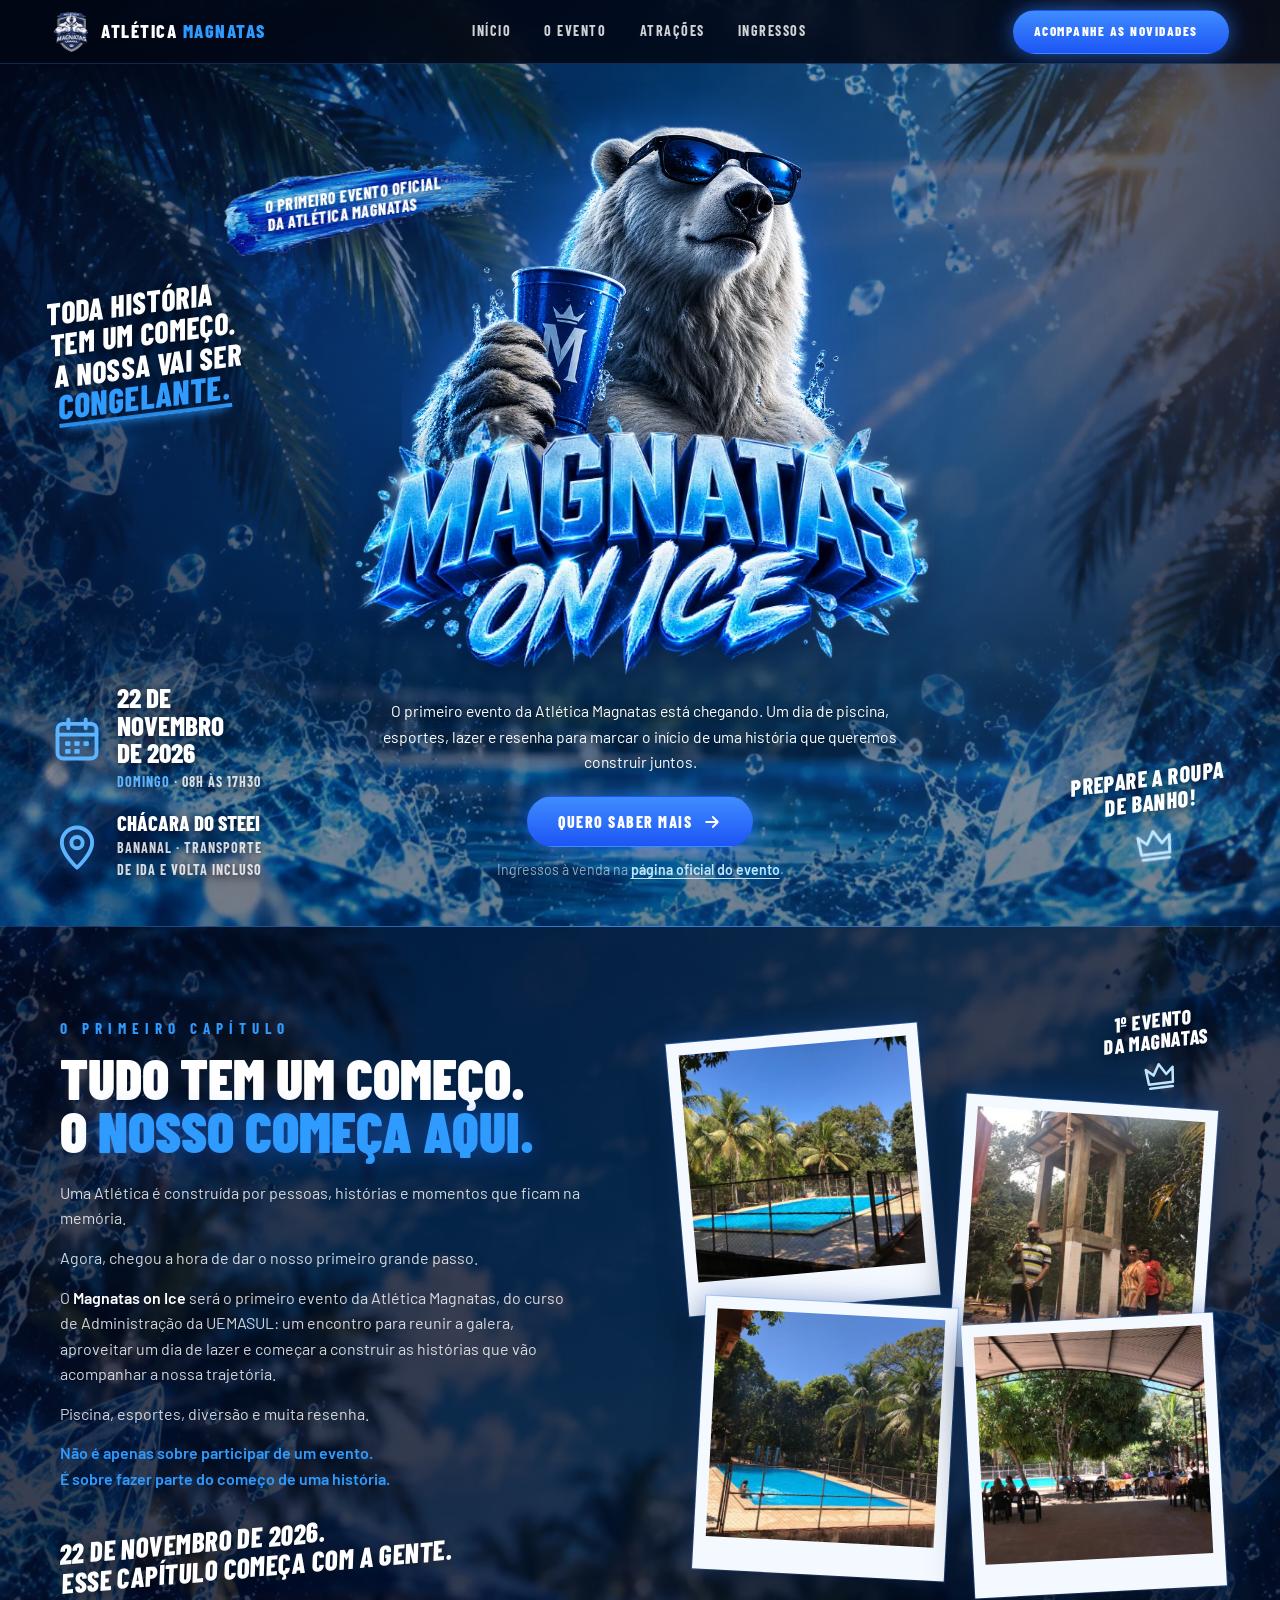
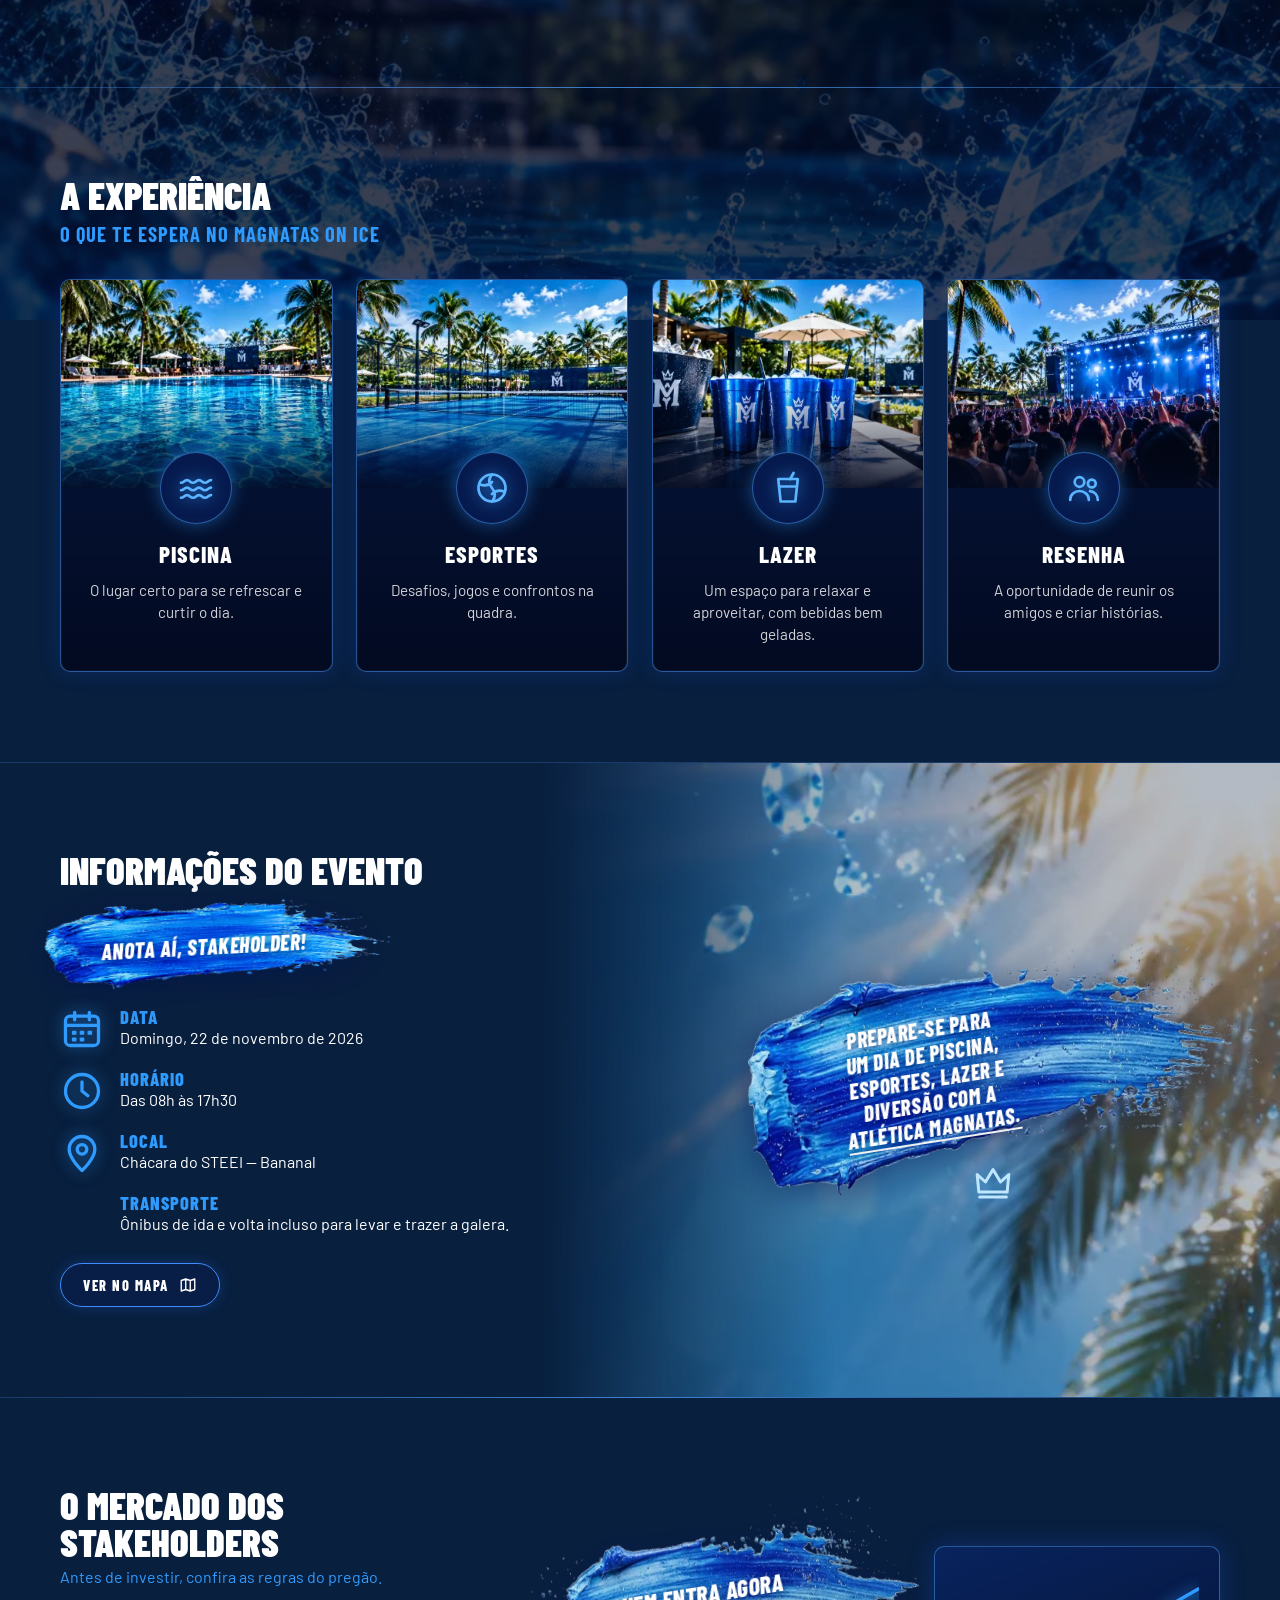
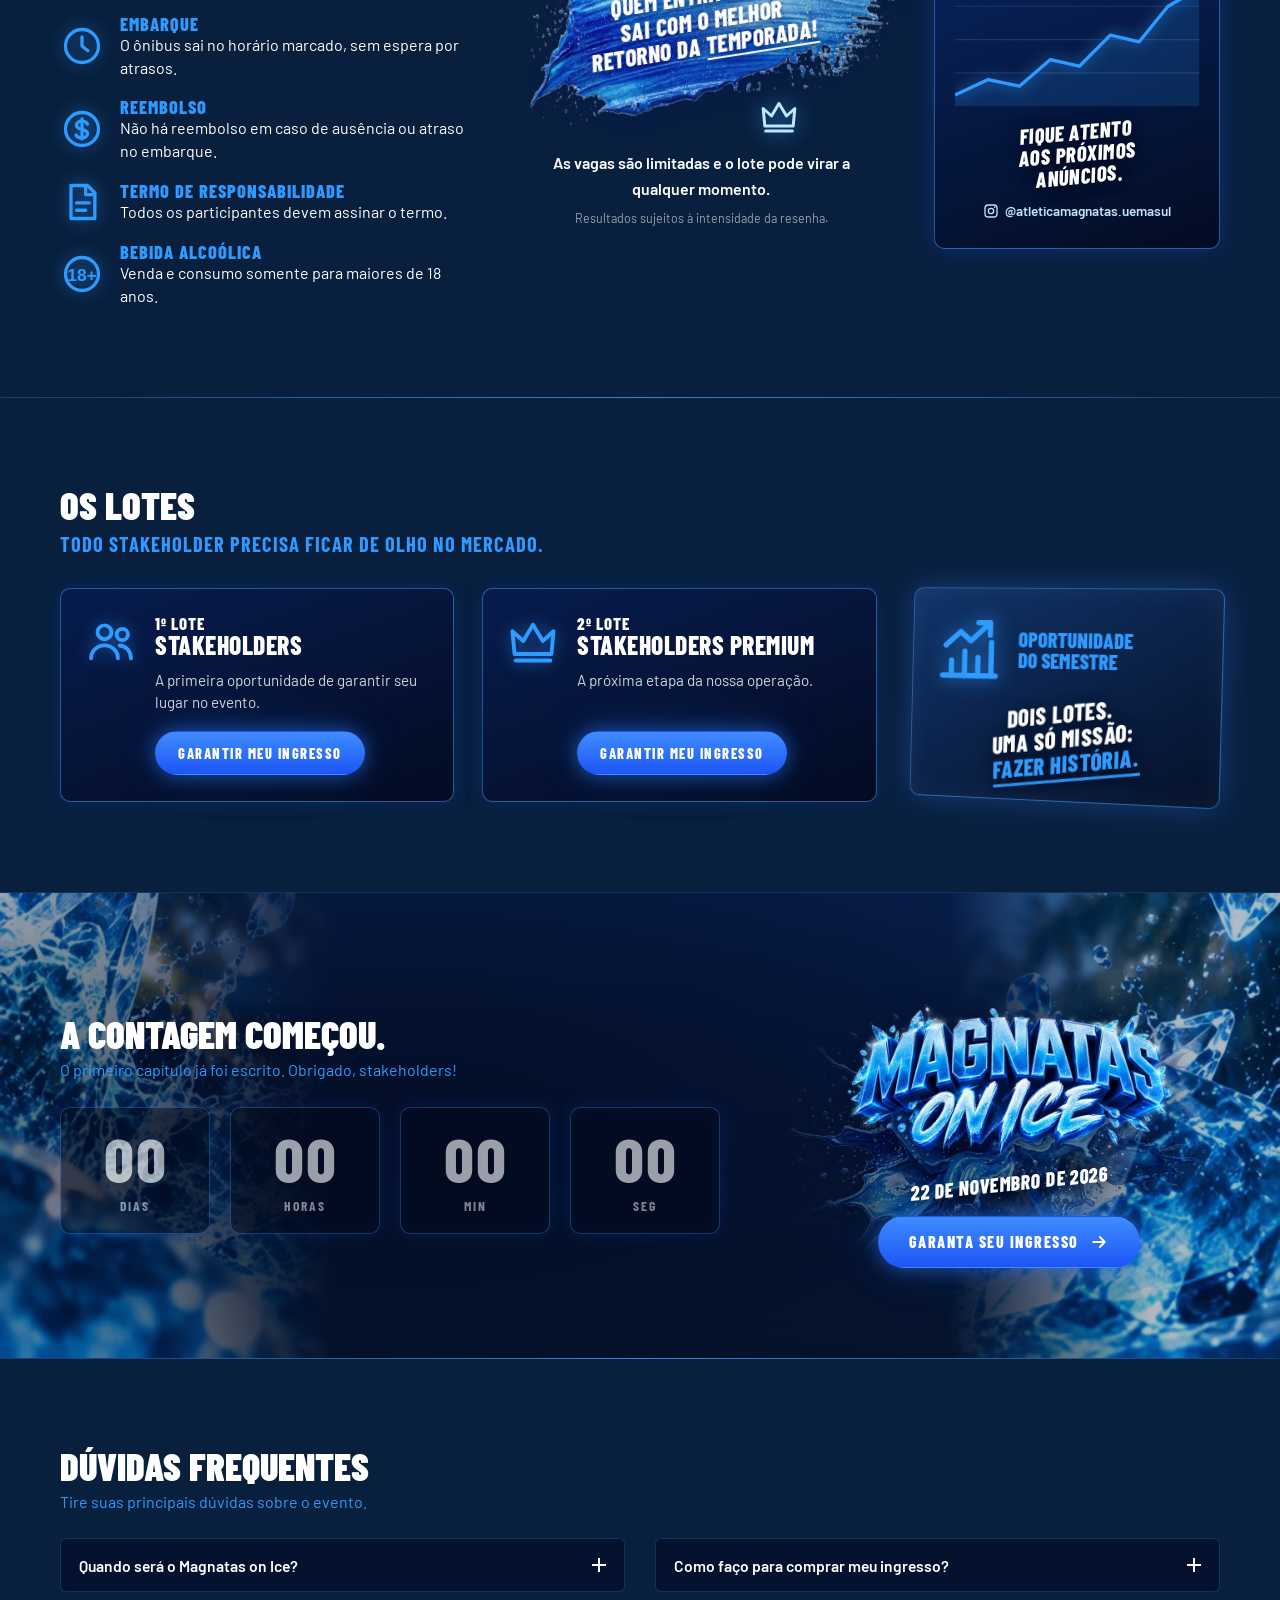
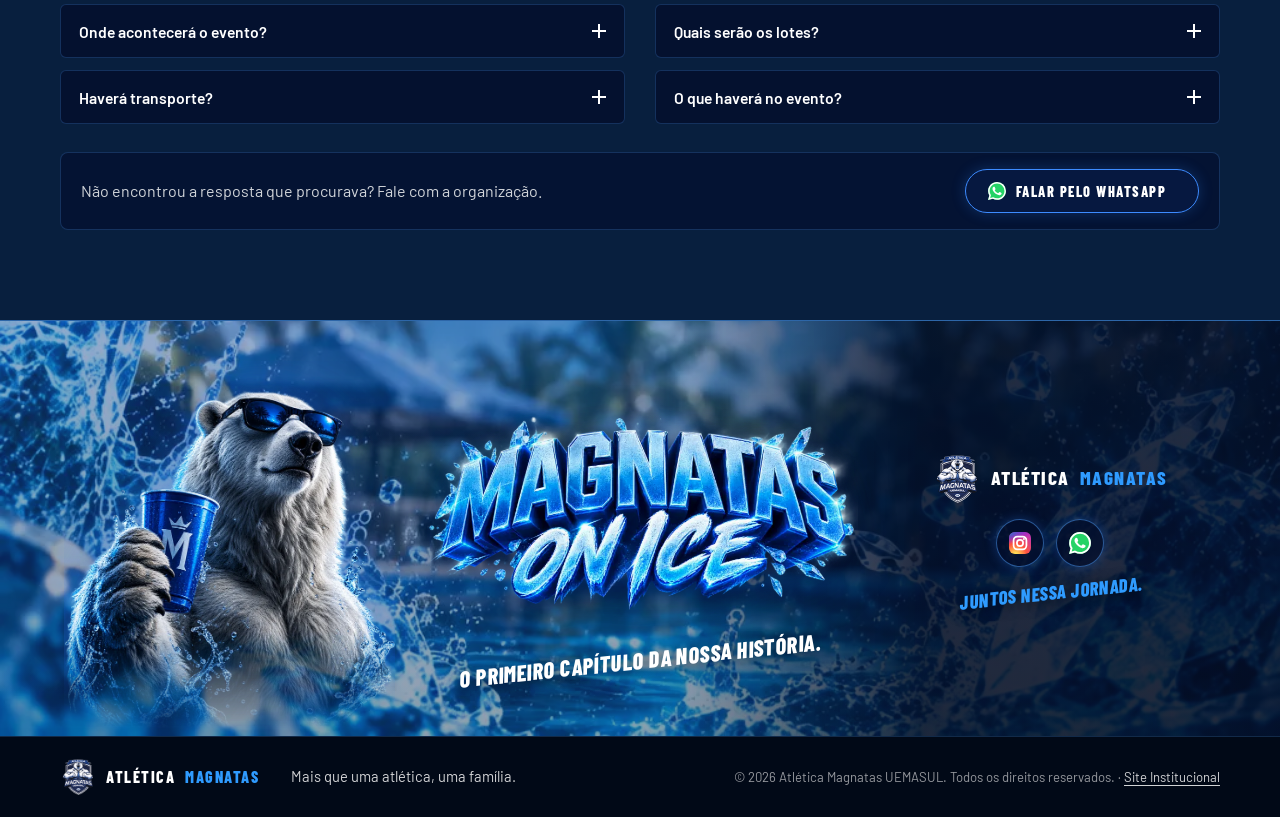
==== commit e9ef2a87: "Pincelada com respingos em "Anota aí" e frase de Informações em 5 linhas - "Anota aí, stakeholder!":" ====
--- a/index.html
+++ b/index.html
@@ -230,7 +230,7 @@
         </a>
       </div>
       <div class="info-arte" aria-hidden="true">
-        <p class="pincel pincel-citacao"><span>Prepare-se para um dia<br>de piscina, esportes,<br>lazer e diversão com a<br><u>Atlética Magnatas.</u></span></p>
+        <p class="pincel pincel-citacao"><span>Prepare-se para<br>um dia de piscina,<br>esportes, lazer e<br>diversão com a<br><u>Atlética Magnatas.</u></span></p>
         <svg class="coroa-solta" width="40" height="40" focusable="false"><use href="#icone-coroa"/></svg>
       </div>
     </div>
--- a/magnatas-on-ice/css/style.css
+++ b/magnatas-on-ice/css/style.css
@@ -526,15 +526,30 @@
   background: url("../img/pinceladas/pincelada-horizontal.webp") 0 50% / 100% 100% no-repeat;
 }
 .hero-tag > span { position: relative; text-shadow: 0 2px 6px rgba(0, 12, 60, .55); }
+/* "Anota aí, stakeholder!": pincelada azul com respingos (img/pinceladas/pincelada-respingos.*).
+   A arte é ajustada à faixa de uma linha; o miolo denso da tinta (a ponta com respingos fica à
+   direita) é alinhado ao texto, e +6° deixa o eixo da tinta paralelo à frase (-3°). */
+/* margem esquerda positiva: a tinta não passa da borda da seção em nenhuma largura */
+.pincel-sub { position: relative; background: none; margin: 30px 0 36px 8px; }
+.pincel-sub::before {
+  content: ""; position: absolute; inset: -56% -19% -52% -9%; z-index: -1; pointer-events: none;
+  transform: rotate(6deg);
+  background: url("../img/pinceladas/pincelada-respingos.webp") center / 100% 100% no-repeat;
+}
+.pincel-sub > span { position: relative; text-shadow: 0 2px 6px rgba(0, 12, 60, .55); }
 /* A. horizontal também na frase de "Informações do evento": a tinta acompanha o bloco de texto
    (os respingos saem à direita, fora da área do texto) */
-.info-arte .pincel-citacao { position: relative; background: none; padding: .6em 1.3em .7em; }
+.info-arte .pincel-citacao { position: relative; background: none; padding: .55em 1.1em .6em; font-size: clamp(1.05rem, 1.7vw, 1.45rem); }
+.info-arte .pincel-citacao > span { line-height: 1.14; }
 .info-arte .pincel-citacao::before {
-  /* área útil (miolo da tinta) centrada no texto: a ponta afinada e os respingos ficam à direita, fora das letras;
-     +3° compensa a leve subida da arte e deixa o eixo da tinta paralelo às linhas */
-  content: ""; position: absolute; inset: -27% -37% -21% -8%; z-index: -1; pointer-events: none;
-  transform: rotate(3deg);
-  background: url("../img/pinceladas/pincelada-horizontal.webp") 0 50% / 100% 100% no-repeat;
+  /* tinta dimensionada pela altura do bloco de 5 linhas, levemente compactada no sentido do traço
+     (2,3:1 em vez de 3,1:1, como na versão anterior) para envolver o texto sem se alongar pela seção.
+     O miolo mais largo da pincelada (a ponta afinada e os respingos ficam à direita) é alinhado
+     ao centro do texto; +3° deixa o eixo da tinta paralelo às linhas. Só a tinta é escalada, não as letras. */
+  content: ""; position: absolute; left: 50%; top: 50%; z-index: -1; pointer-events: none;
+  height: 152%; aspect-ratio: 2.3;
+  transform: translate(-35%, -50%) rotate(3deg);
+  background: url("../img/pinceladas/pincelada-horizontal.webp") center / 100% 100% no-repeat;
 }
 .info-arte .pincel-citacao > span { position: relative; text-shadow: 0 2px 6px rgba(0, 12, 60, .55); }
 /* B. diagonal: chamada do "Mercado dos stakeholders". A tinta é girada (+24°) para ficar paralela
@@ -675,6 +690,11 @@
   .contagem-rotulo { font-size: .75rem; letter-spacing: 1px; }
   .contato-duvidas .btn { width: 100%; }
   .barra-logo { width: 92px; }
+  /* frase de Informações no celular: fonte um pouco menor para a tinta caber na largura da tela
+     sem passar das bordas */
+  .info-arte .pincel-citacao { font-size: .95rem; }
+  .info-arte .pincel-citacao::before { height: 140%; transform: translate(-36%, -50%) rotate(3deg); }
+  .pincel-sub::before { inset: -58% -12% -50% -5%; }
   /* explosão um pouco menor no celular */
   .contagem-assinatura::before { width: 115%; opacity: .45; }
 }
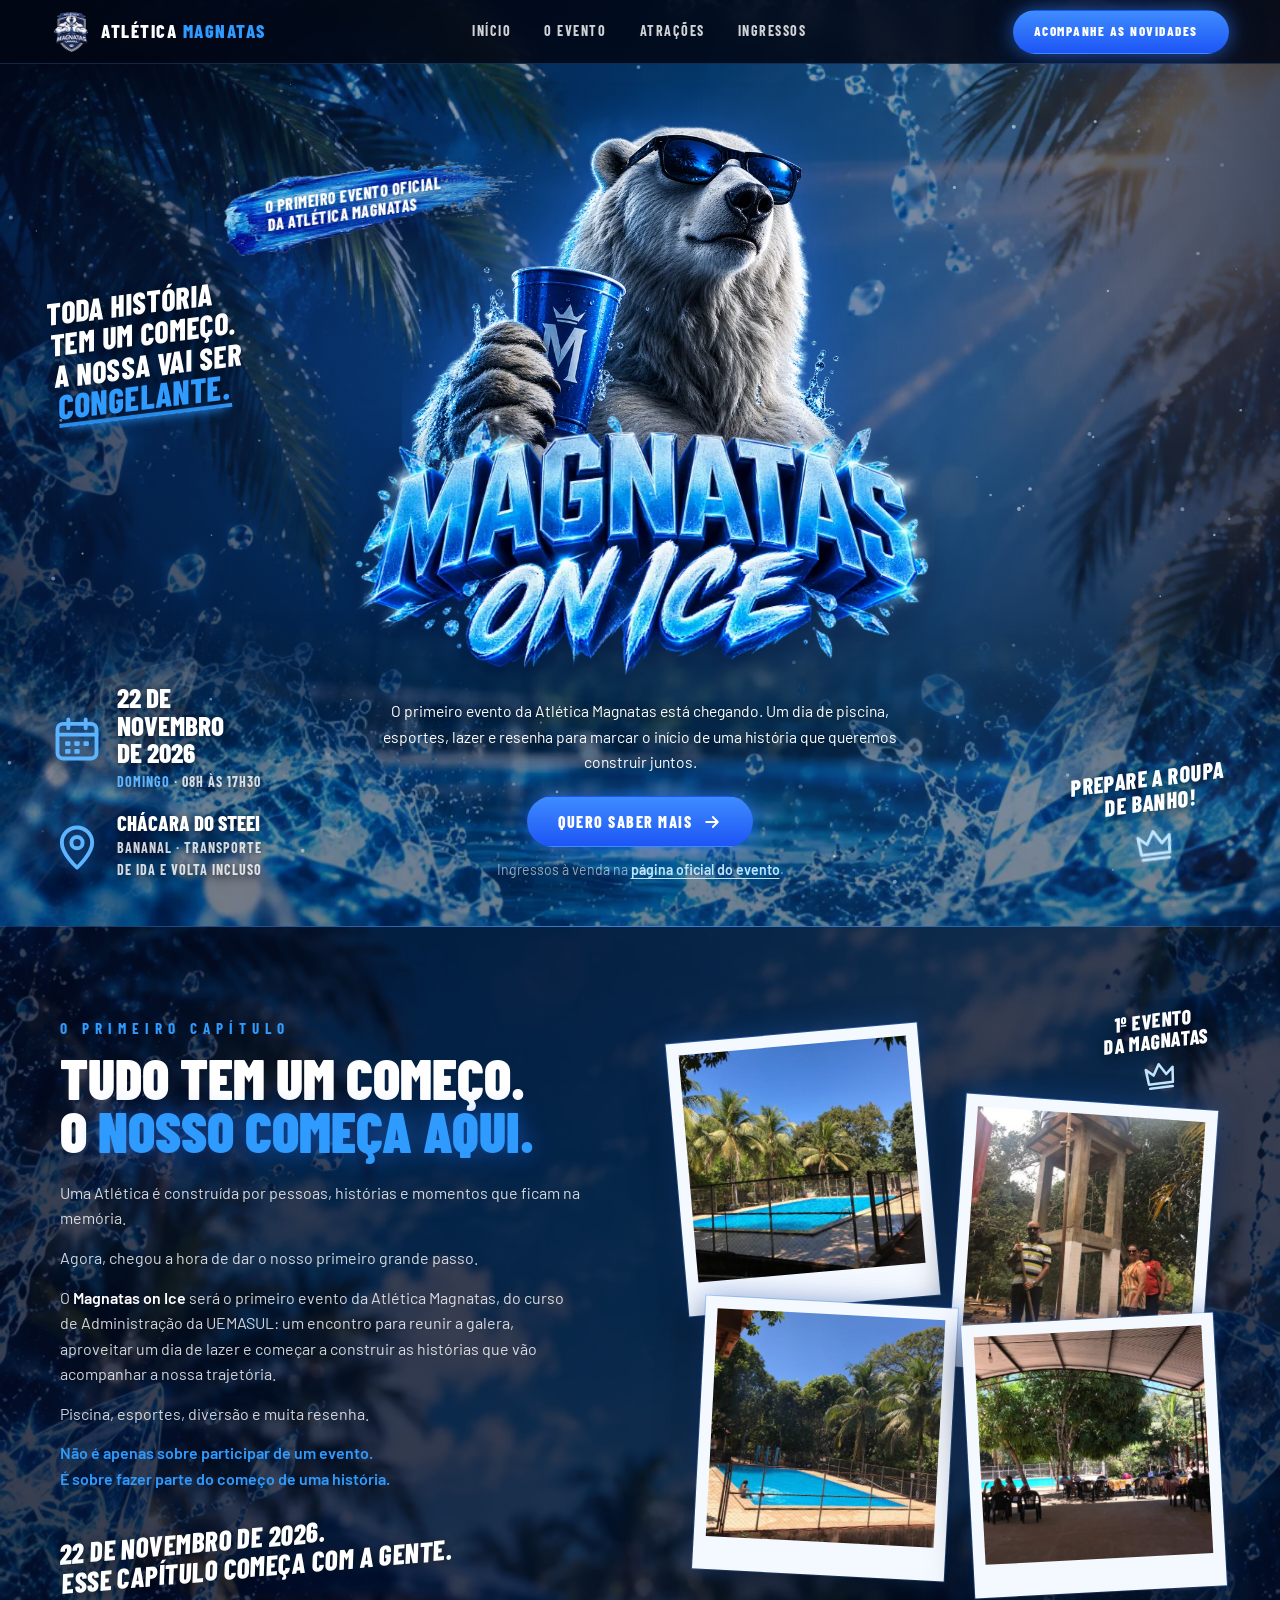
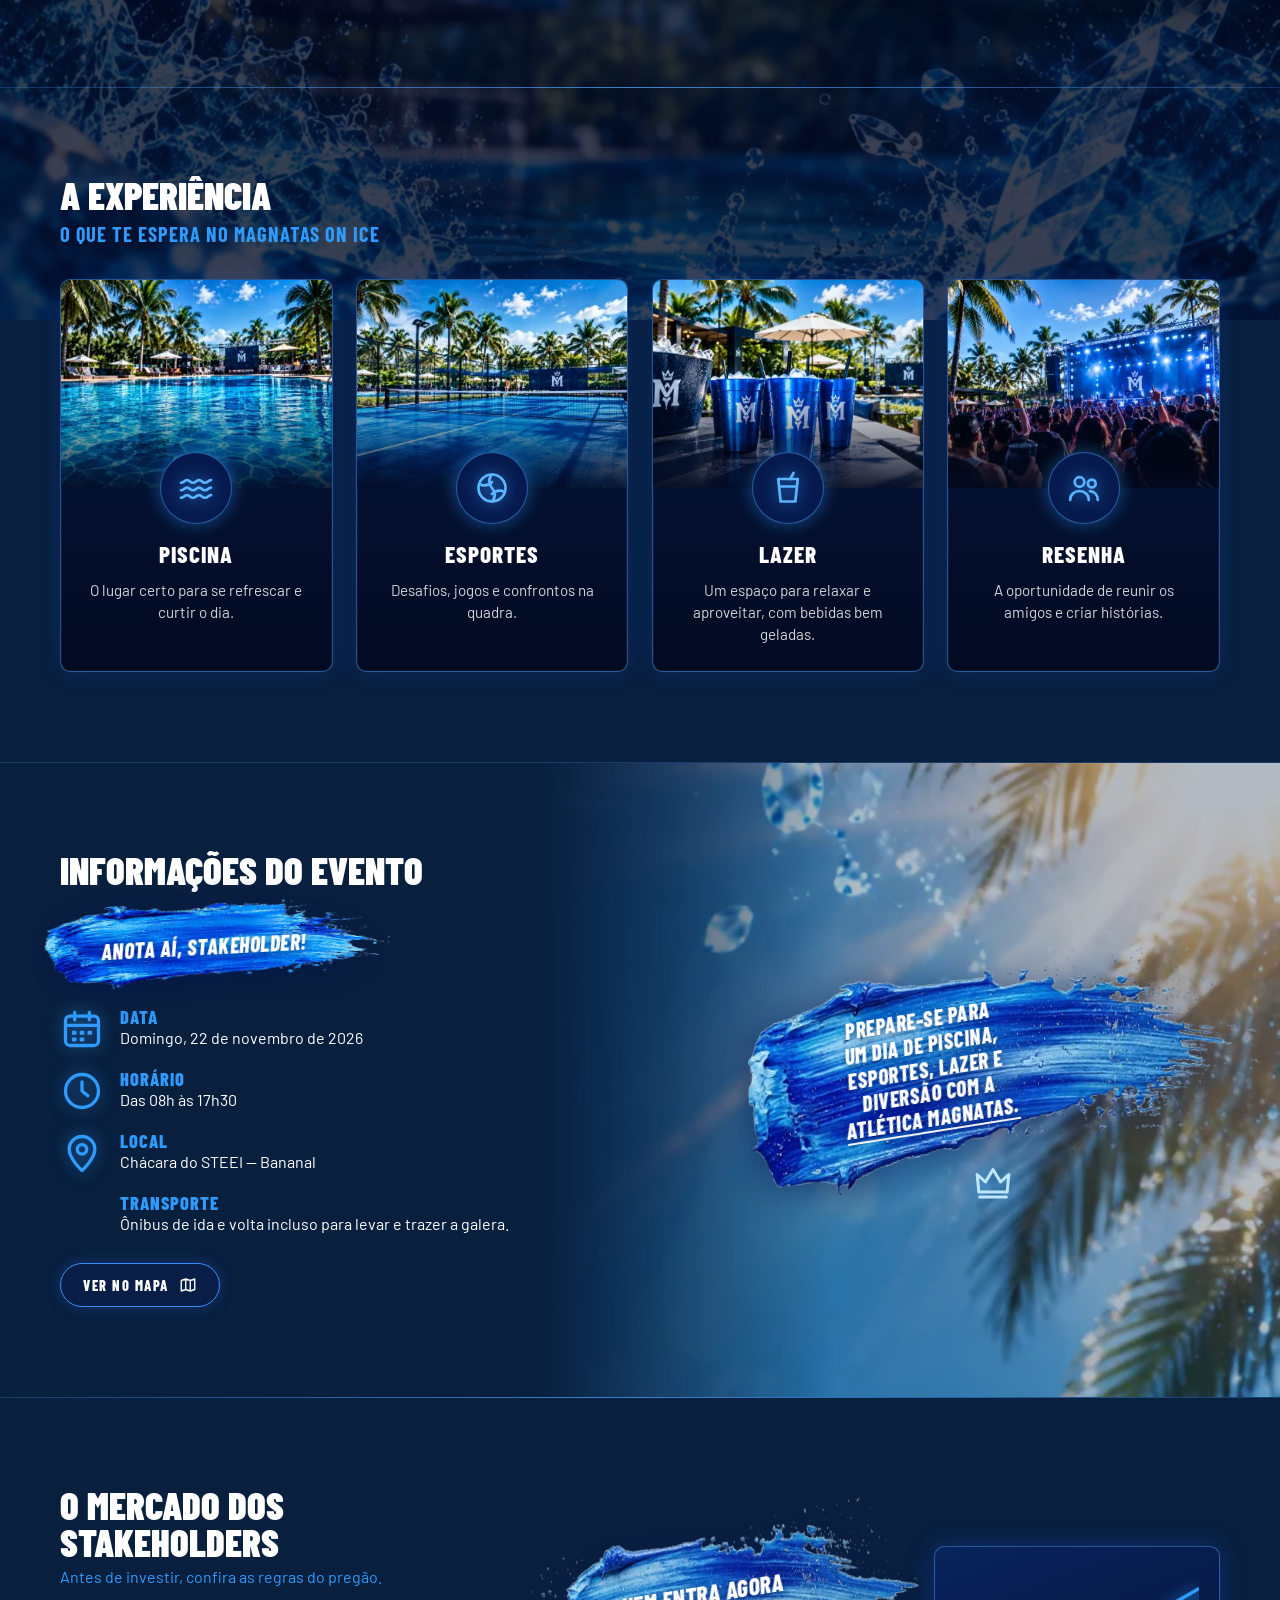
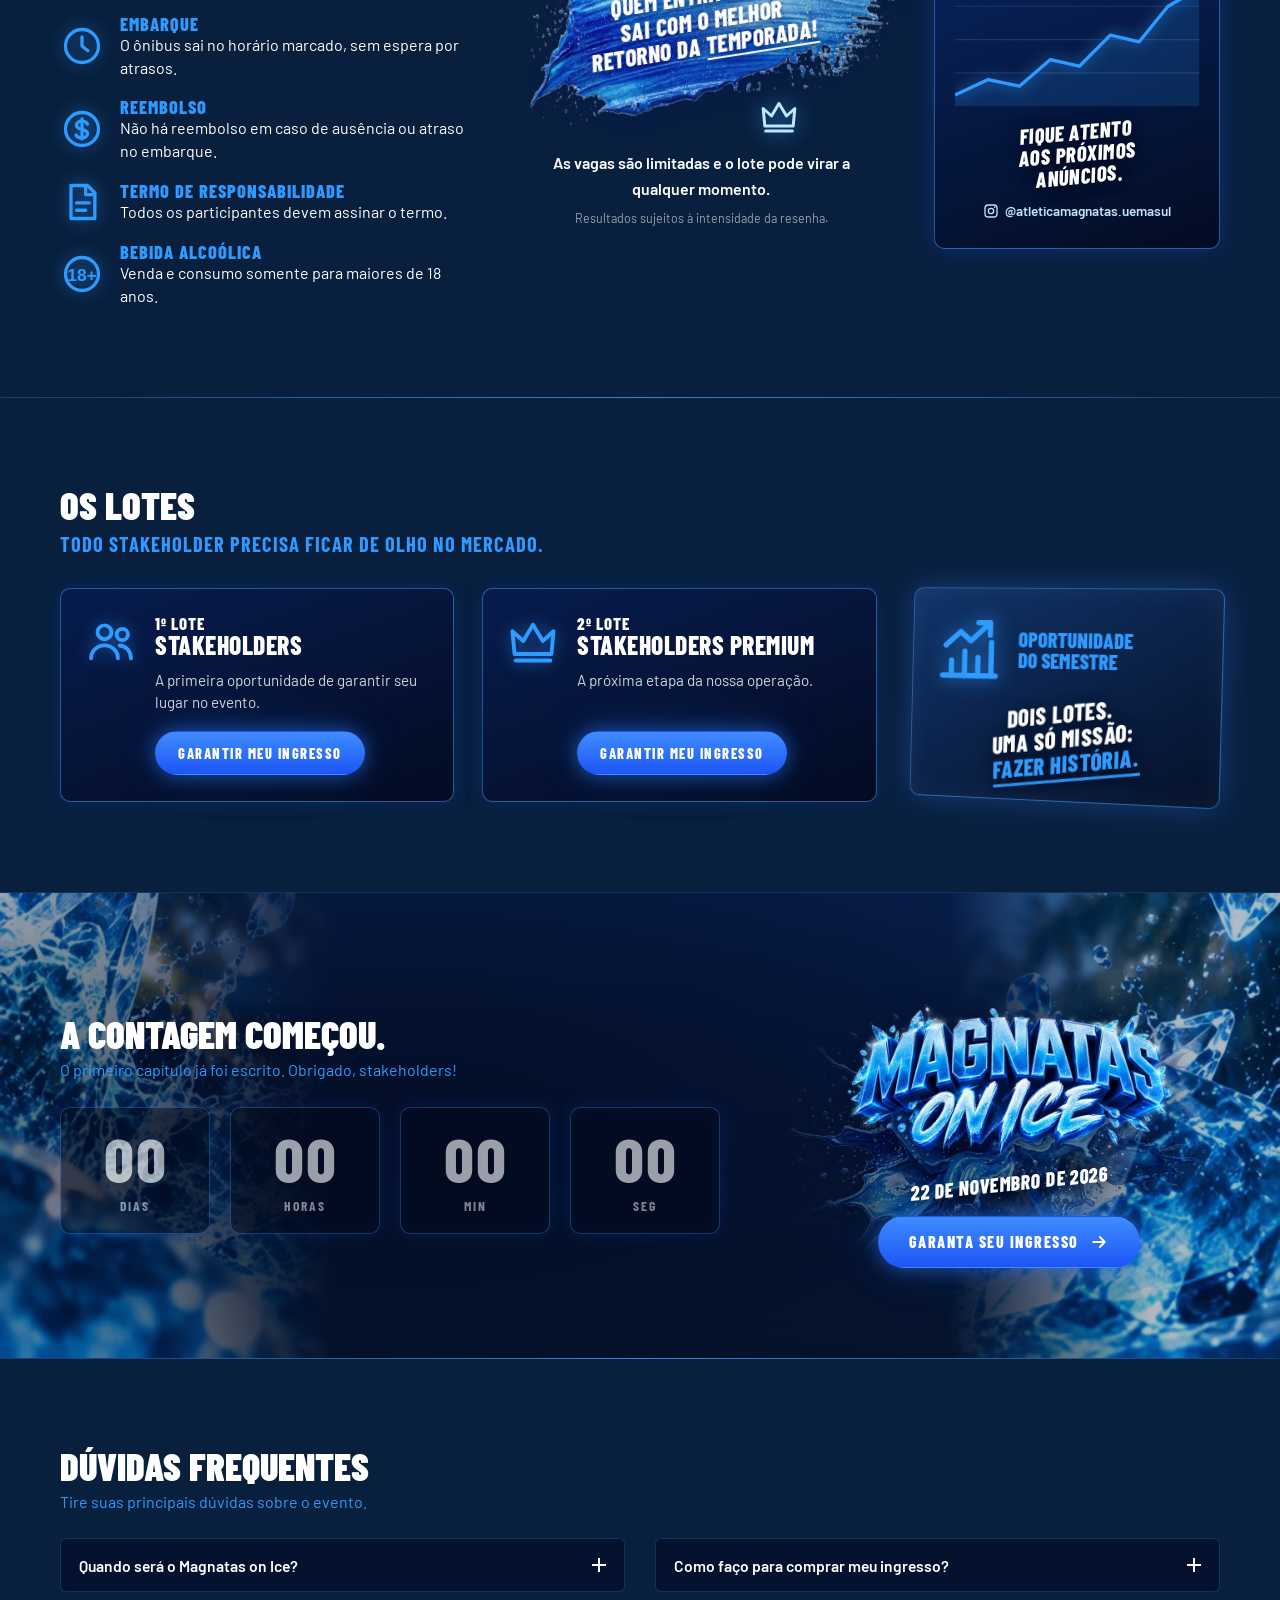
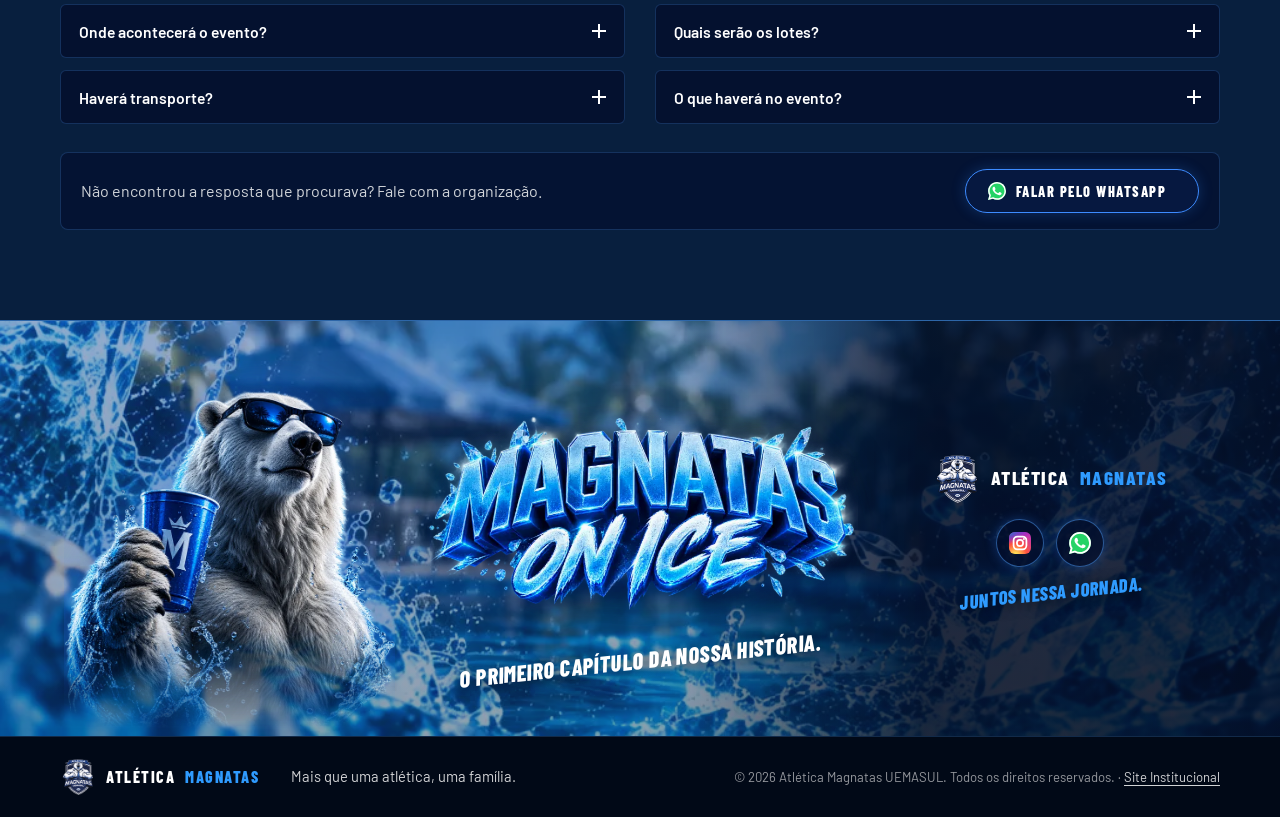
==== commit c44fa058: "Neve em toda a página: canvas único fixo do tamanho da tela - O canvas sai do hero e vira uma camada" ====
--- a/index.html
+++ b/index.html
@@ -61,6 +61,8 @@
   <symbol id="icone-idade" viewBox="0 0 24 24"><circle cx="12" cy="12" r="9" fill="none" stroke="currentColor" stroke-width="1.8"/><text x="12" y="15.6" text-anchor="middle" font-family="Arial, sans-serif" font-size="9.5" font-weight="700" fill="currentColor">18+</text></symbol>
 </svg>
 
+<!-- Neve: uma única camada fixa do tamanho da tela, sobre todas as seções (decorativa, sem receber cliques) -->
+<canvas class="neve" aria-hidden="true"></canvas>
 <a class="skip-link" href="#conteudo">Pular para o conteúdo</a>
 
 <!-- ═══ MENU ═══ -->
@@ -94,7 +96,6 @@
   <!-- O fundo oficial é global (css: body::before); .hero-fundo só reforça a leitura -->
   <section class="hero" id="inicio" aria-labelledby="hero-titulo">
     <div class="hero-fundo" aria-hidden="true"></div>
-    <canvas class="neve" aria-hidden="true"></canvas>
     <div class="hero-gelo" aria-hidden="true"></div>
 
     <div class="hero-palco">
--- a/magnatas-on-ice/css/style.css
+++ b/magnatas-on-ice/css/style.css
@@ -216,7 +216,9 @@
     linear-gradient(90deg, rgba(1, 8, 30, .62), rgba(1, 8, 30, .18) 32%, rgba(1, 8, 30, .18) 68%, rgba(1, 8, 30, .62)),
     linear-gradient(180deg, rgba(1, 8, 30, .25) 0%, rgba(1, 8, 30, .45) 60%, rgba(1, 8, 30, .85) 100%);
 }
-.neve { position: absolute; inset: 0; width: 100%; height: 100%; z-index: -2; pointer-events: none; }
+/* Neve: camada fixa do tamanho da tela, sobre o conteúdo de todas as seções e abaixo do menu (50)
+   e da barra do celular (40). Não recebe cliques nem toques; opacidade discreta para não atrapalhar a leitura. */
+.neve { position: fixed; inset: 0; width: 100%; height: 100%; z-index: 30; pointer-events: none; opacity: .8; }
 /* água congelada na base do hero: recorte do gelo da base da arte oficial */
 .hero-gelo {
   position: absolute; left: 0; right: 0; bottom: 0; height: 34%; z-index: -1; pointer-events: none;
@@ -540,7 +542,8 @@
 /* A. horizontal também na frase de "Informações do evento": a tinta acompanha o bloco de texto
    (os respingos saem à direita, fora da área do texto) */
 .info-arte .pincel-citacao { position: relative; background: none; padding: .55em 1.1em .6em; font-size: clamp(1.05rem, 1.7vw, 1.45rem); }
-.info-arte .pincel-citacao > span { line-height: 1.14; }
+/* top: sobe só o texto dentro da tinta (o ::before da pincelada fica no <p> e não se move) */
+.info-arte .pincel-citacao > span { line-height: 1.14; top: -10px; }
 .info-arte .pincel-citacao::before {
   /* tinta dimensionada pela altura do bloco de 5 linhas, levemente compactada no sentido do traço
      (2,3:1 em vez de 3,1:1, como na versão anterior) para envolver o texto sem se alongar pela seção.
@@ -693,6 +696,7 @@
   /* frase de Informações no celular: fonte um pouco menor para a tinta caber na largura da tela
      sem passar das bordas */
   .info-arte .pincel-citacao { font-size: .95rem; }
+  .info-arte .pincel-citacao > span { top: -7px; }
   .info-arte .pincel-citacao::before { height: 140%; transform: translate(-36%, -50%) rotate(3deg); }
   .pincel-sub::before { inset: -58% -12% -50% -5%; }
   /* explosão um pouco menor no celular */
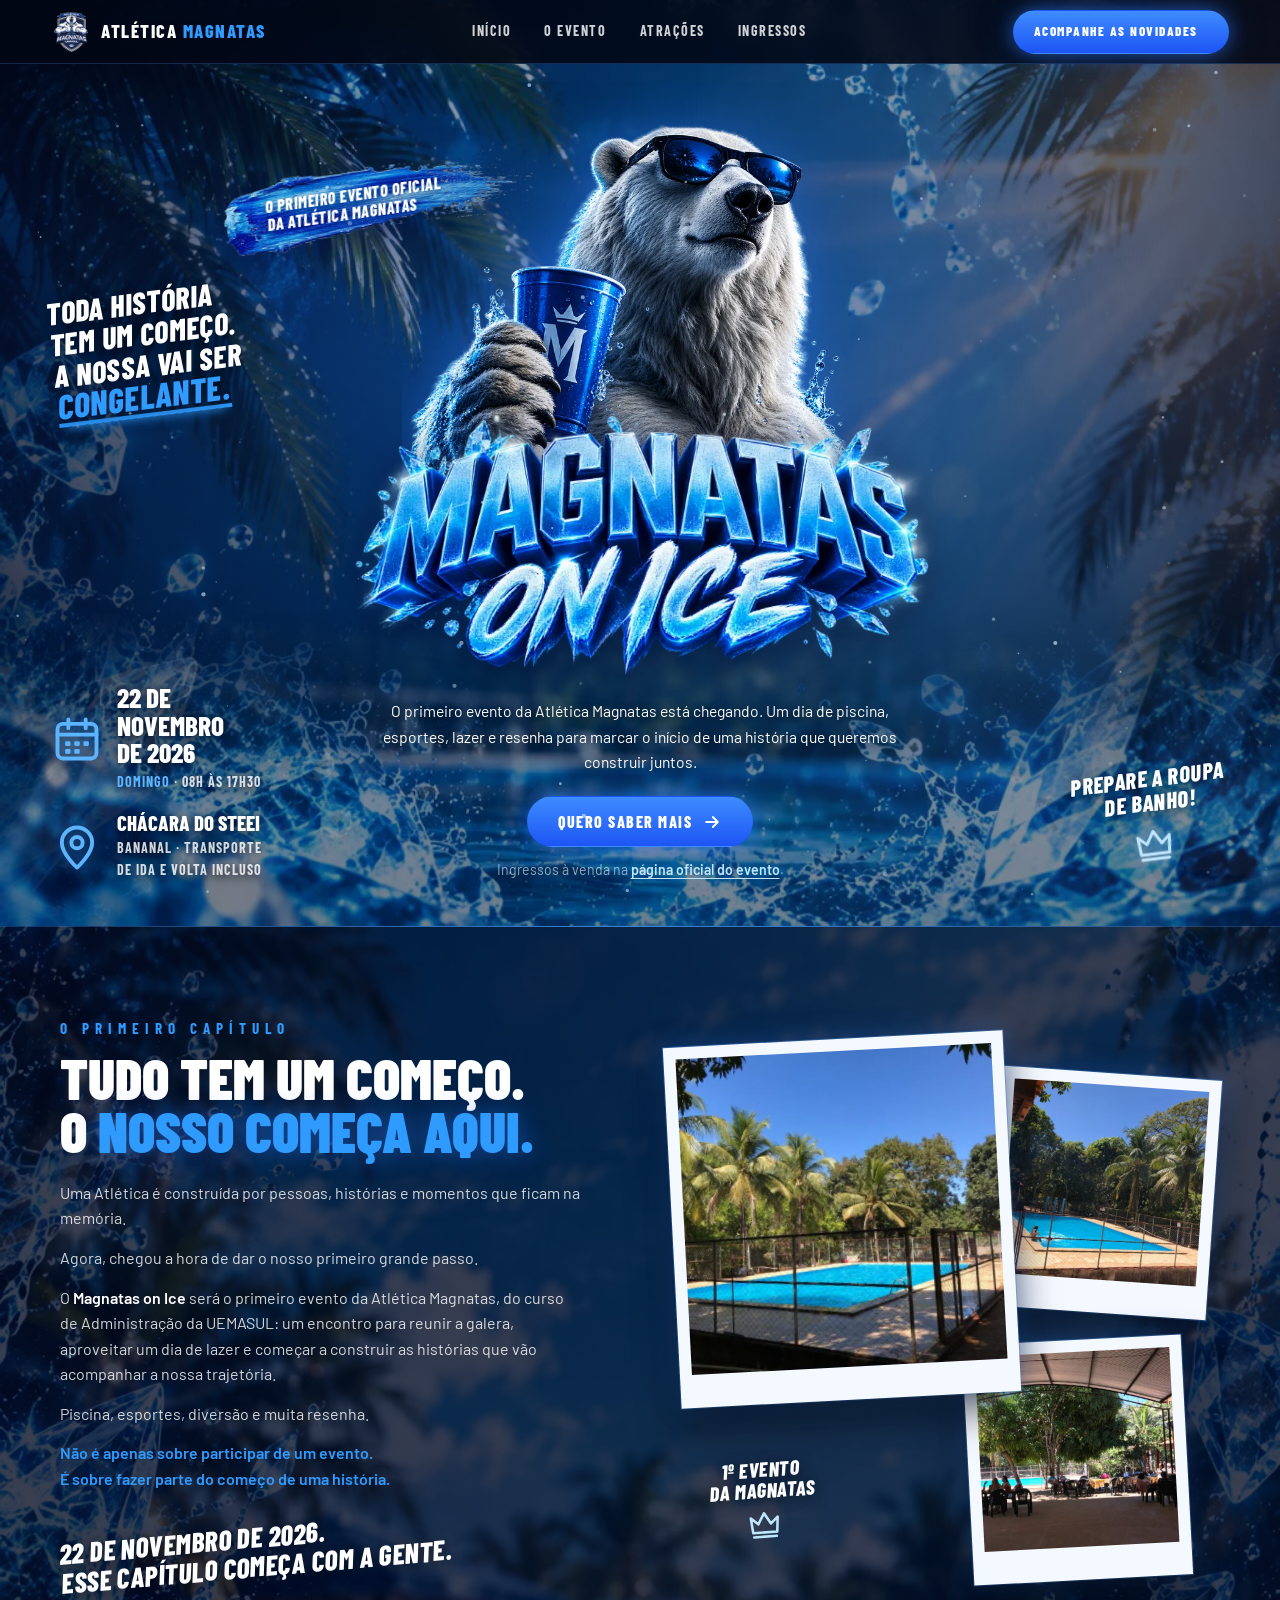
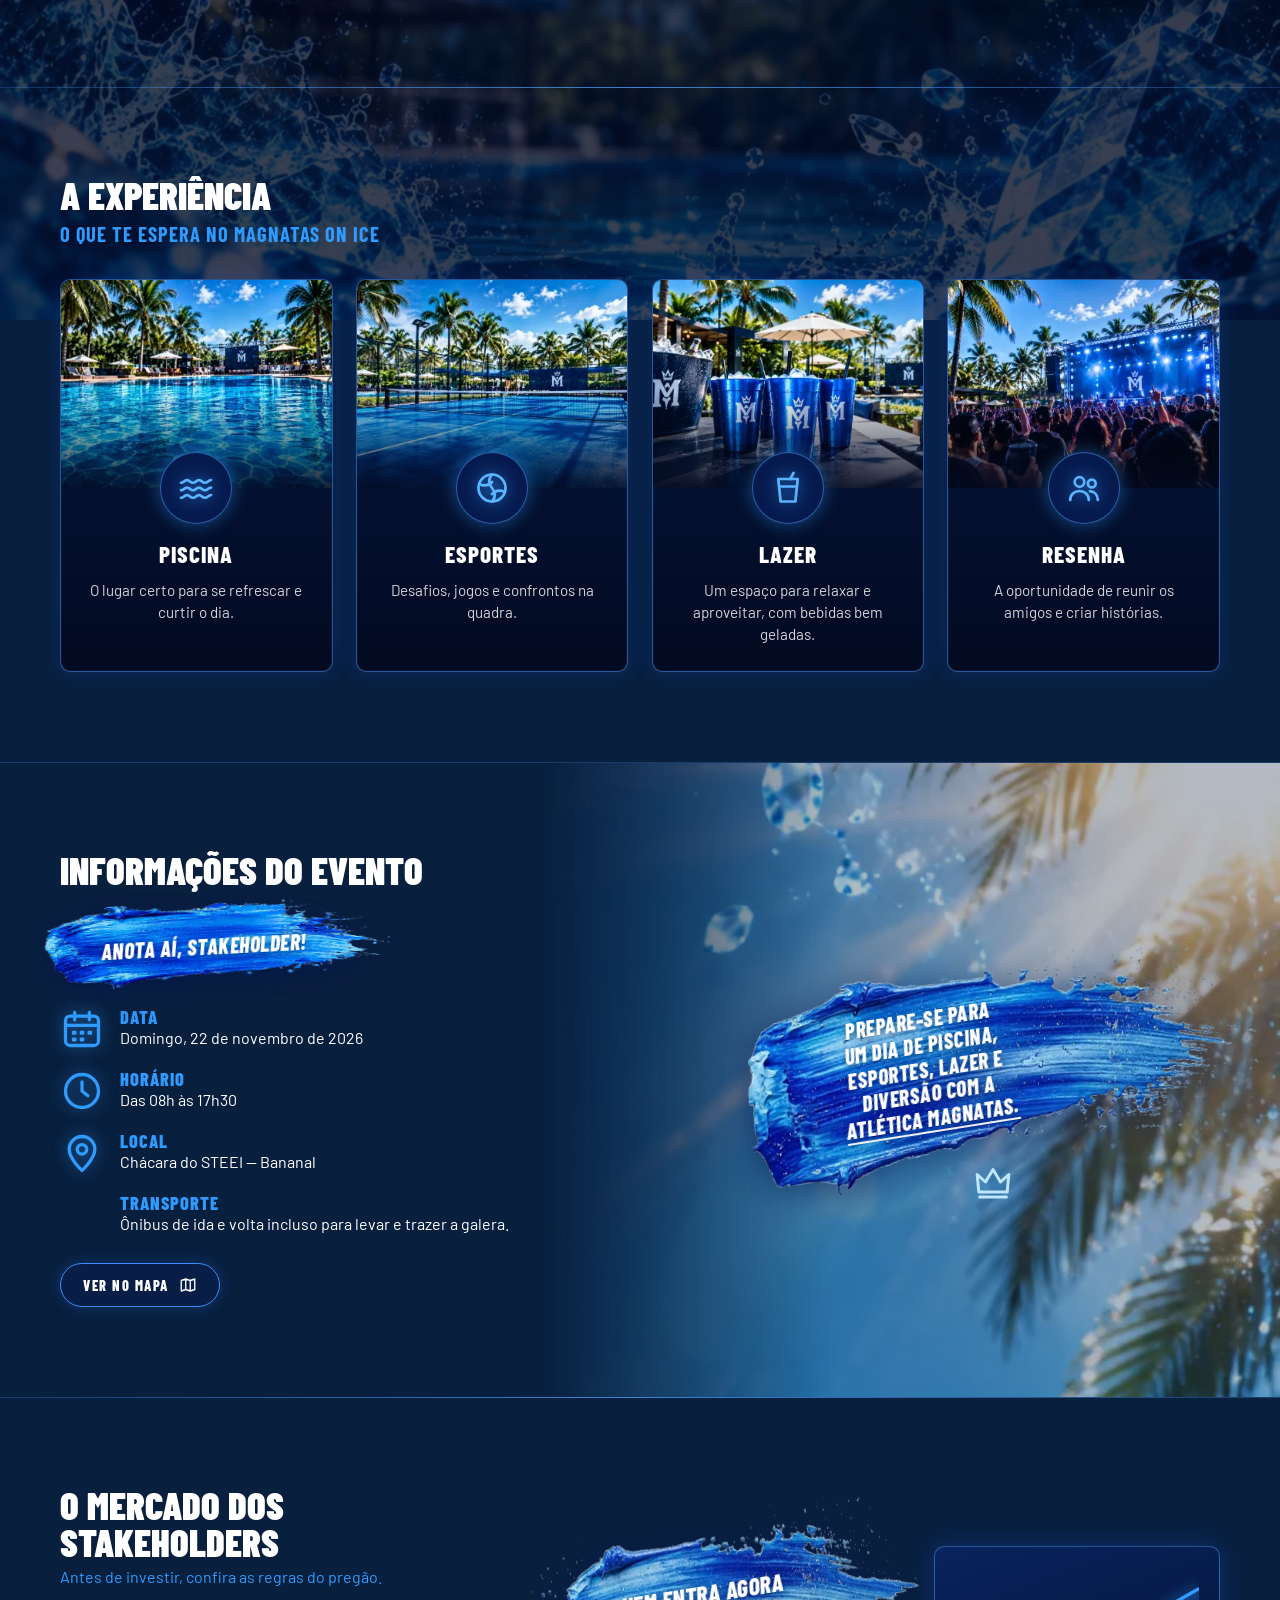
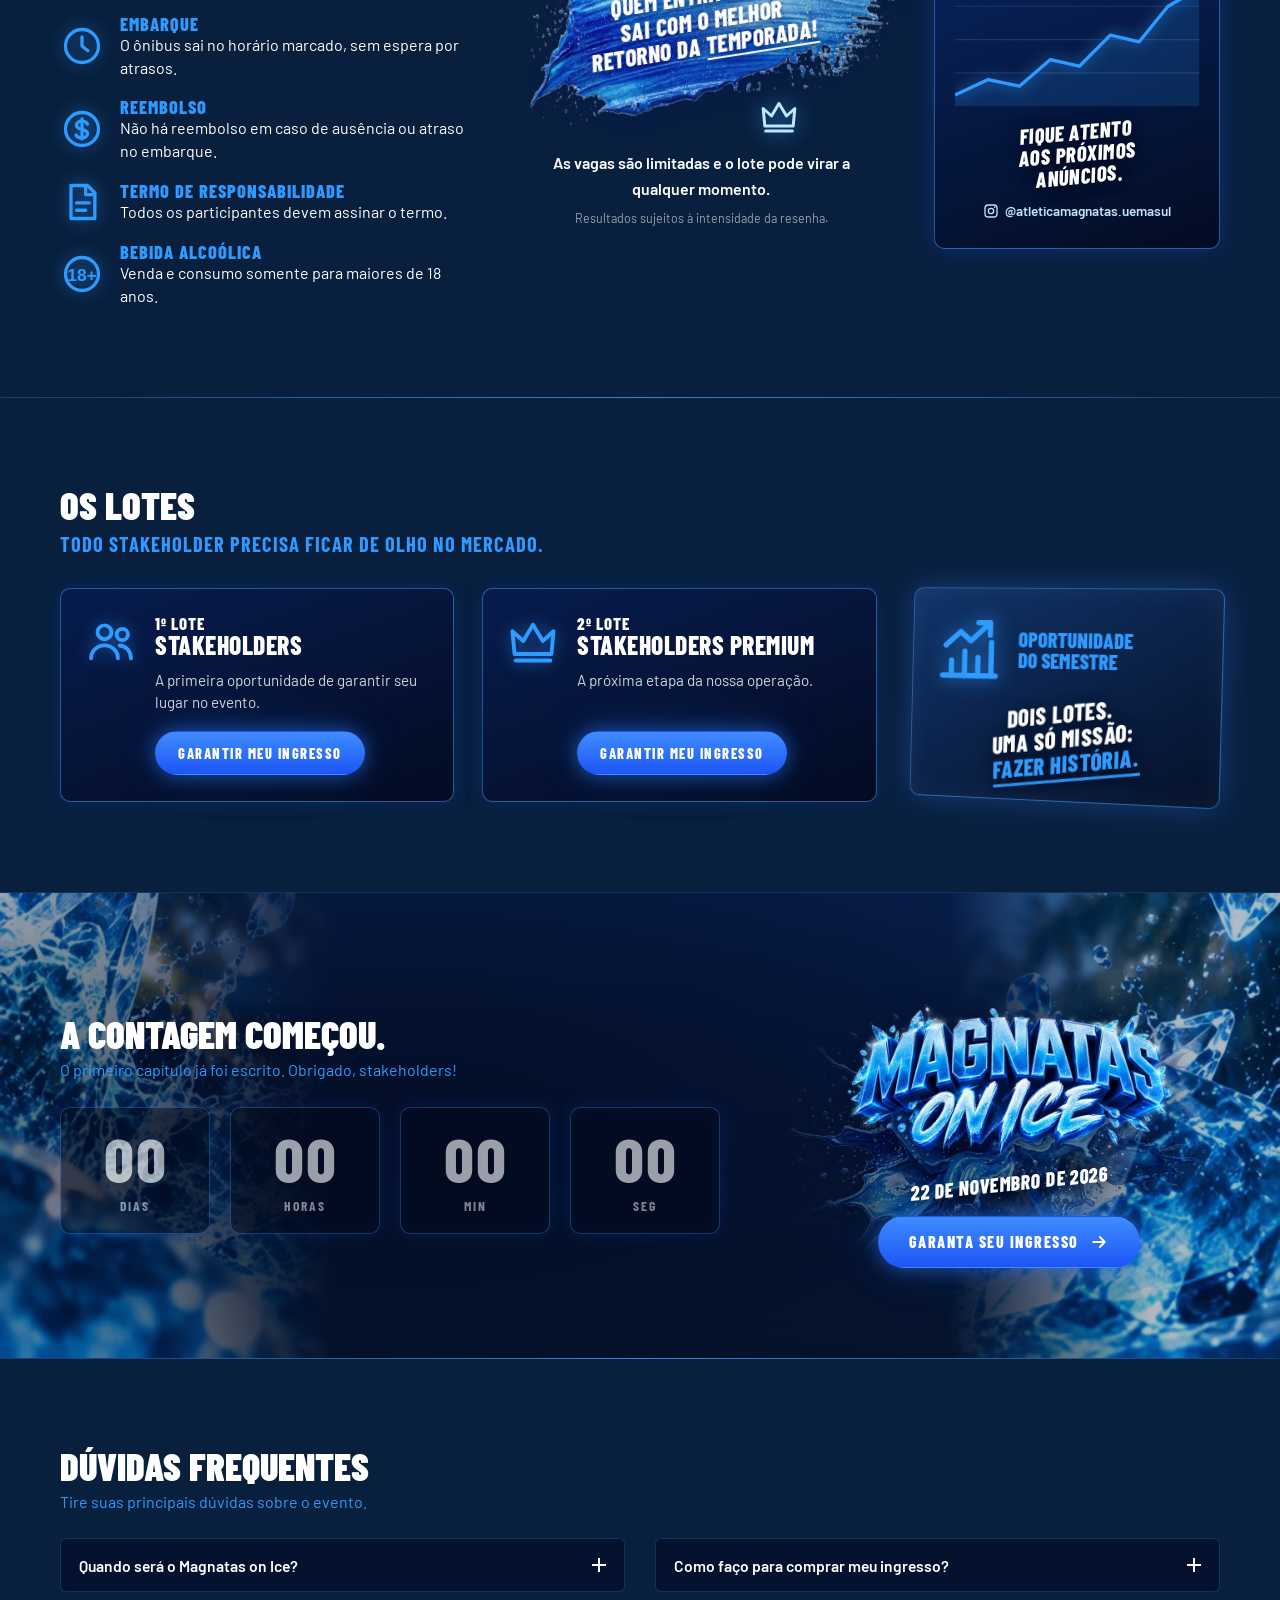
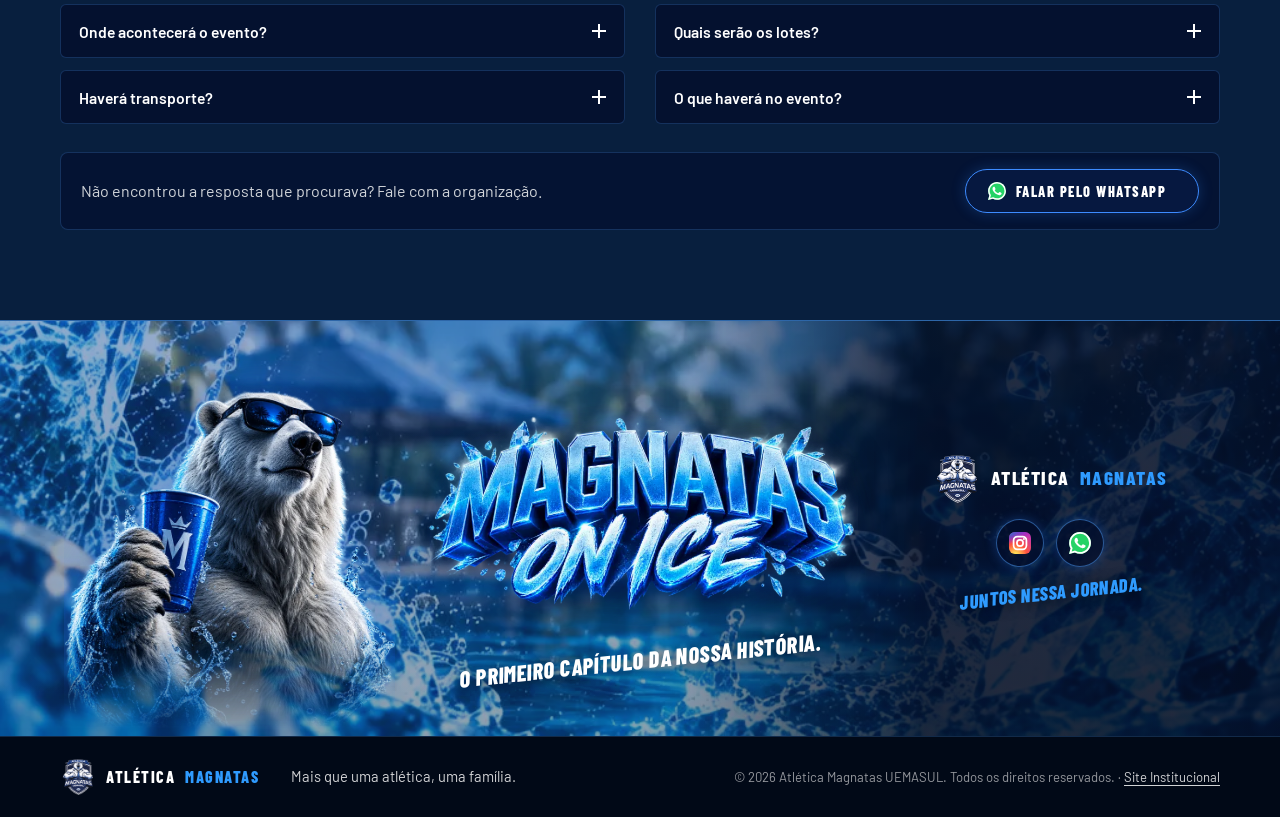
==== commit 2517d48a: "Primeiro capítulo: remove foto com três pessoas e reorganiza as polaroids A piscina vista de frente " ====
--- a/index.html
+++ b/index.html
@@ -168,10 +168,9 @@
       <!-- Fotos reais do local do evento (Chácara do STEEI). Recortes da montagem original "local do evento.png",
            sem tratamento, em img/local/. -->
       <div class="capitulo-fotos">
-        <figure class="polaroid polaroid-1"><img src="magnatas-on-ice/img/local/local-magnatas-piscina-01.png" alt="Piscina do local do evento vista de frente, cercada por palmeiras" width="283" height="283" loading="lazy" decoding="async"></figure>
-        <figure class="polaroid polaroid-2"><img src="magnatas-on-ice/img/local/local-magnatas-estrutura-02.png" alt="Área externa do local do evento, com estrutura de madeira e árvores" width="283" height="283" loading="lazy" decoding="async"></figure>
-        <figure class="polaroid polaroid-3"><img src="magnatas-on-ice/img/local/local-magnatas-piscina-03.png" alt="Piscina do local do evento vista de outro ângulo, com coqueiros ao fundo" width="283" height="283" loading="lazy" decoding="async"></figure>
-        <figure class="polaroid polaroid-4"><img src="magnatas-on-ice/img/local/local-magnatas-area-coberta-04.png" alt="Área coberta do local do evento, com mesas e cadeiras de frente para a piscina" width="283" height="283" loading="lazy" decoding="async"></figure>
+        <figure class="polaroid polaroid-principal"><img src="magnatas-on-ice/img/local/local-magnatas-piscina-01.png" alt="Piscina do local do evento vista de frente, cercada por palmeiras" width="283" height="283" loading="lazy" decoding="async"></figure>
+        <figure class="polaroid polaroid-apoio-1"><img src="magnatas-on-ice/img/local/local-magnatas-piscina-03.png" alt="Piscina do local do evento vista de outro ângulo, com coqueiros ao fundo" width="283" height="283" loading="lazy" decoding="async"></figure>
+        <figure class="polaroid polaroid-apoio-2"><img src="magnatas-on-ice/img/local/local-magnatas-area-coberta-04.png" alt="Área coberta do local do evento, com mesas e cadeiras de frente para a piscina" width="283" height="283" loading="lazy" decoding="async"></figure>
         <p class="capitulo-selo manuscrito" aria-hidden="true">1º evento<br>da Magnatas <svg width="34" height="34" focusable="false"><use href="#icone-coroa"/></svg></p>
       </div>
     </div>
--- a/magnatas-on-ice/css/style.css
+++ b/magnatas-on-ice/css/style.css
@@ -302,19 +302,19 @@
 .capitulo-texto > p.capitulo-destaque { color: var(--azul-vivo); font-weight: 600; }
 .capitulo-texto > p.capitulo-assinatura { margin-top: 48px; color: var(--branco); font-size: clamp(1.35rem, 2.2vw, 1.85rem); transform: rotate(-5deg); transform-origin: left; }
 
-/* Galeria: 4 fotos reais do local em polaroids inclinadas, numa grade 2x2 desalinhada.
-   As fotos são quadradas (283x283): aspect-ratio 1 mostra cada uma inteira, sem corte nem distorção. */
+/* Galeria: 3 fotos reais do local em polaroids inclinadas. A piscina vista de frente é a foto
+   principal (maior e por cima); as outras duas descem em diagonal à direita e o selo ocupa o canto
+   inferior esquerdo. As fotos são quadradas (283x283): aspect-ratio 1 mostra cada uma inteira. */
 .capitulo-fotos { position: relative; aspect-ratio: 1 / 1.04; max-width: 560px; justify-self: center; width: 100%; }
 .polaroid {
-  position: absolute; width: 46%; margin: 0; background: #F4F8FF; padding: 2.2% 2.2% 6%;
+  position: absolute; width: 40%; margin: 0; background: #F4F8FF; padding: 2.2% 2.2% 6%;
   box-shadow: 0 18px 40px rgba(0, 0, 0, .55), 0 0 0 1px rgba(79, 160, 255, .35), 0 0 26px rgba(47, 123, 255, .35);
 }
 .polaroid img { width: 100%; height: auto; aspect-ratio: 1; object-fit: cover; }
-.polaroid-1 { left: 1%; top: 2%; transform: rotate(-5deg); z-index: 1; }
-.polaroid-2 { right: 2%; top: 14%; transform: rotate(4deg); z-index: 2; }
-.polaroid-3 { left: 5%; bottom: 3%; transform: rotate(3deg); z-index: 3; }
-.polaroid-4 { right: 0; bottom: 0; transform: rotate(-3deg); z-index: 4; }
-.capitulo-selo { position: absolute; right: 2%; top: -2%; z-index: 5; font-size: clamp(1.1rem, 1.6vw, 1.45rem); text-align: center; }
+.polaroid-principal { width: 62%; left: 0; top: 3%; transform: rotate(-3deg); z-index: 3; }
+.polaroid-apoio-1 { right: 1%; top: 9%; transform: rotate(4deg); z-index: 1; }
+.polaroid-apoio-2 { right: 6%; bottom: 2%; transform: rotate(-3deg); z-index: 2; }
+.capitulo-selo { position: absolute; left: 7%; bottom: 9%; z-index: 4; font-size: clamp(1.1rem, 1.6vw, 1.45rem); text-align: center; transform: rotate(-4deg); }
 .capitulo-selo svg { display: block; margin: 6px auto 0; color: var(--gelo); }
 
 /* A experiência */
@@ -675,11 +675,14 @@
   .hero-dados { justify-self: center; }
   .hero-roupa { justify-self: center; display: none; }
   .hero-acoes .btn { width: 100%; }
-  /* galeria: fotos maiores (≈51% da largura) e selo acima delas, sem cobrir nenhuma foto */
-  .capitulo-fotos { aspect-ratio: 1 / 1.2; margin-top: 70px; }
-  .polaroid { width: 51%; padding: 7px 7px 22px; }
-  .polaroid-2 { top: 9%; }
-  .capitulo-selo { top: -66px; right: 4%; }
+  /* galeria no celular: grade simples, com a principal em cima e as duas complementares lado a
+     lado embaixo, sem sobreposição; o selo fica acima das fotos, sem cobrir nenhuma */
+  .capitulo-fotos { aspect-ratio: auto; display: grid; grid-template-columns: minmax(0, 1fr) minmax(0, 1fr); gap: 18px 7%; margin-top: 96px; padding: 0 2%; }
+  .polaroid { position: relative; width: auto; inset: auto; padding: 7px 7px 22px; }
+  .polaroid-principal { grid-column: 1 / -1; width: 84%; justify-self: center; transform: rotate(-2deg); }
+  .polaroid-apoio-1 { transform: rotate(-3deg); }
+  .polaroid-apoio-2 { transform: rotate(3deg); }
+  .capitulo-selo { top: -92px; right: 4%; left: auto; bottom: auto; }
   .cards-experiencia { gap: 12px; }
   .card-exp { padding: 0 12px 20px; }
   .card-midia { width: calc(100% + 24px); margin: 0 -12px; }
